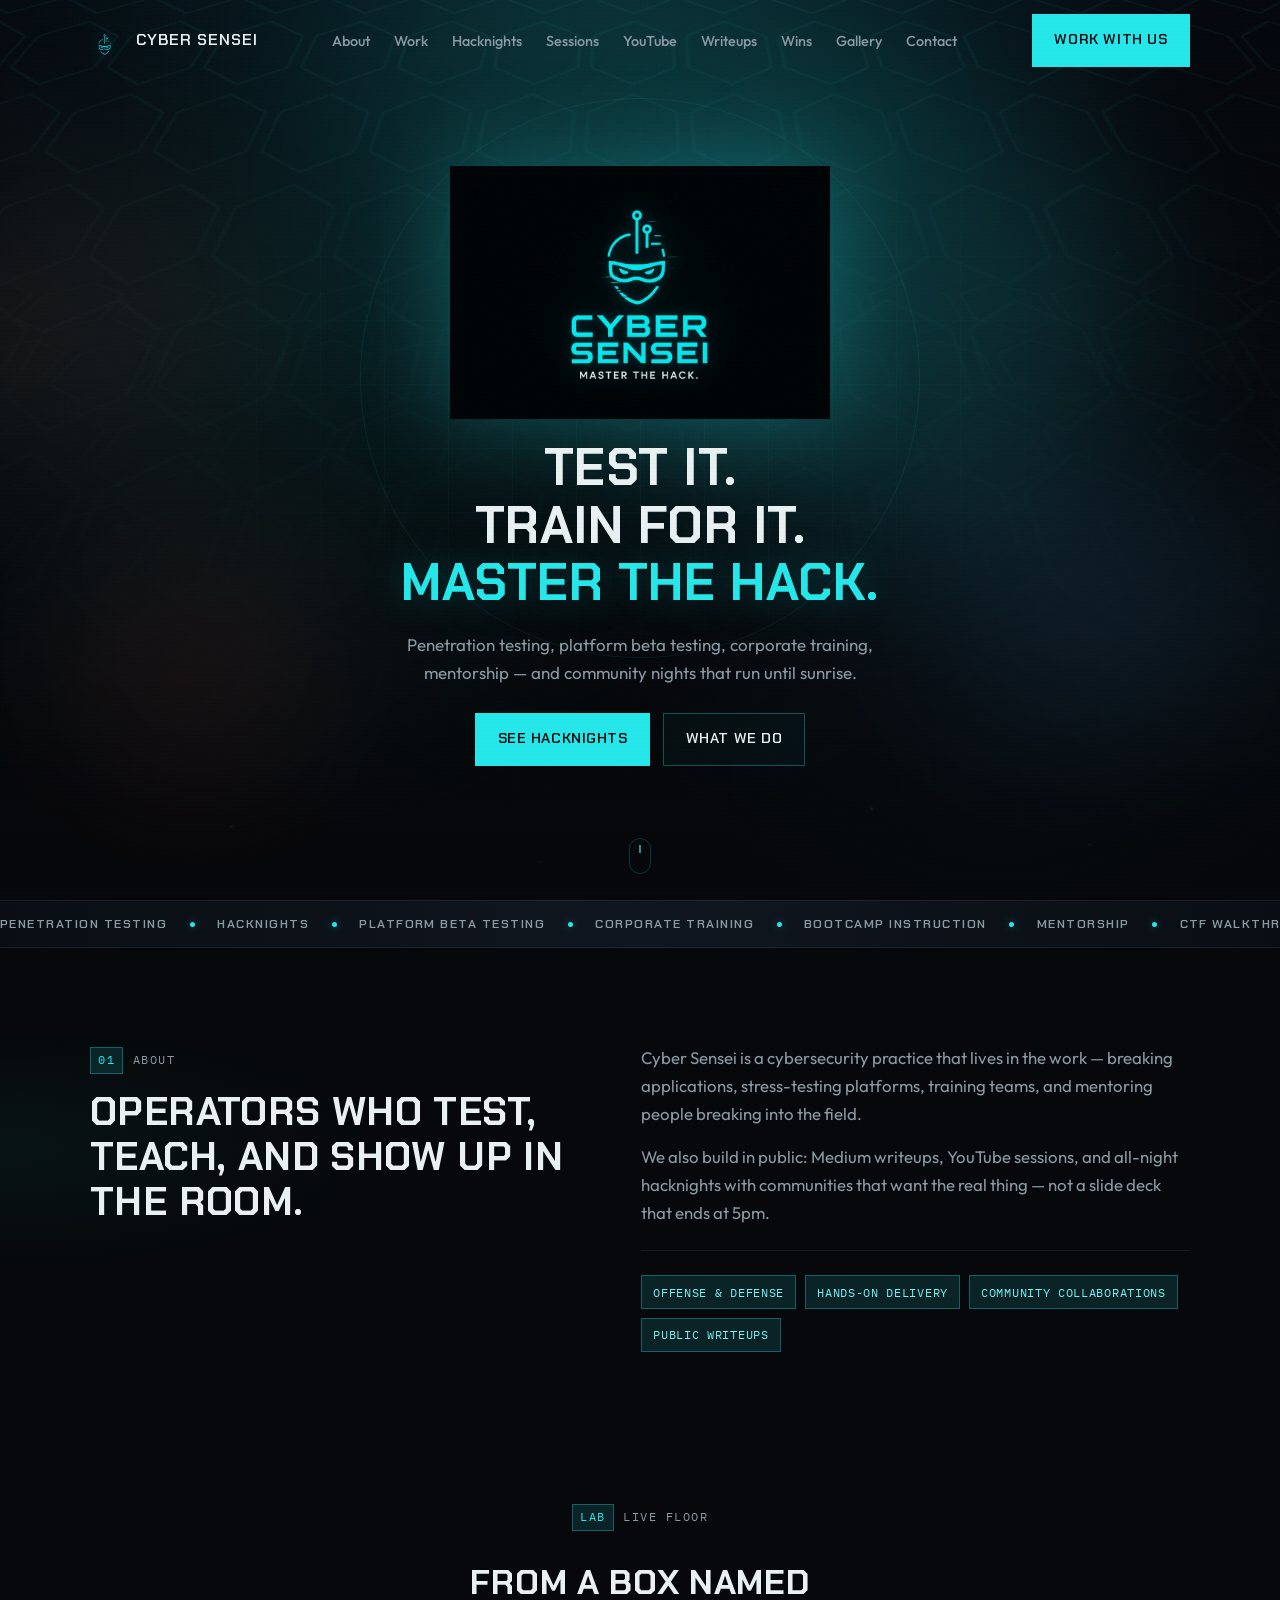
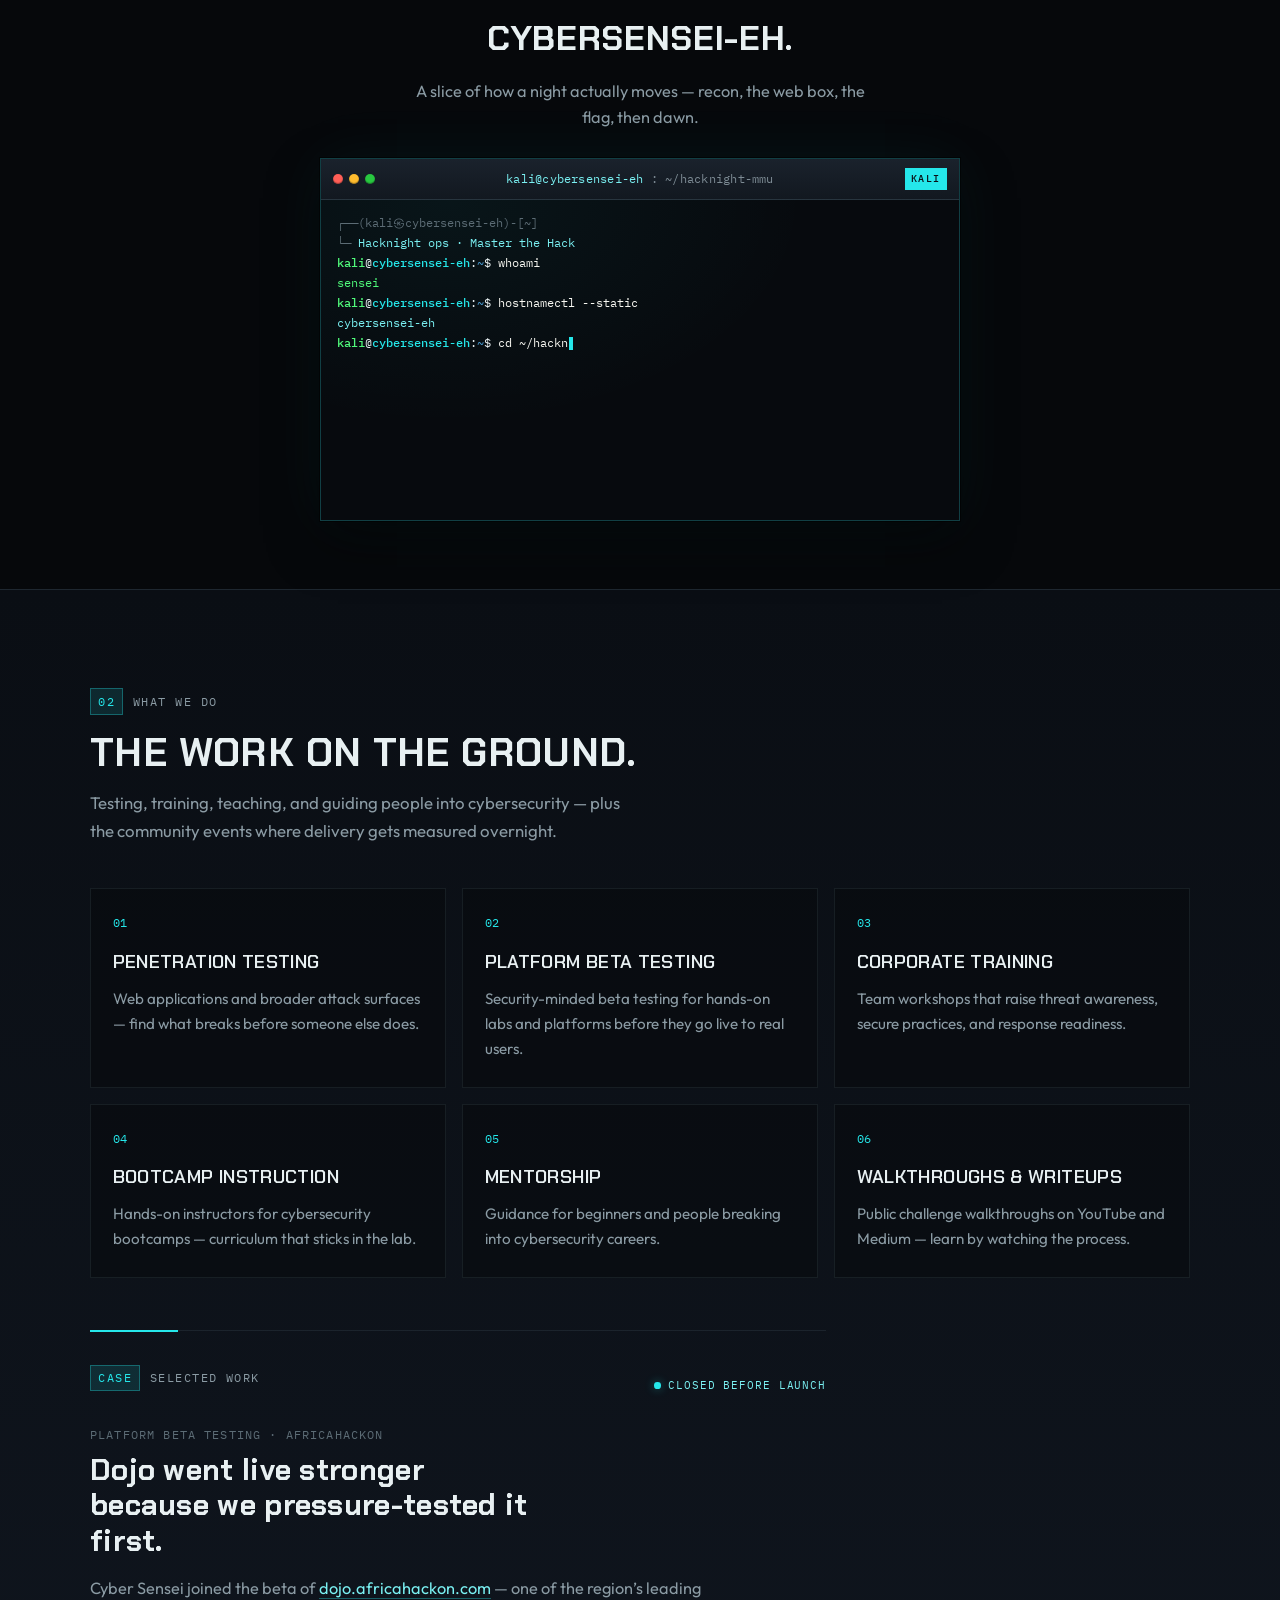
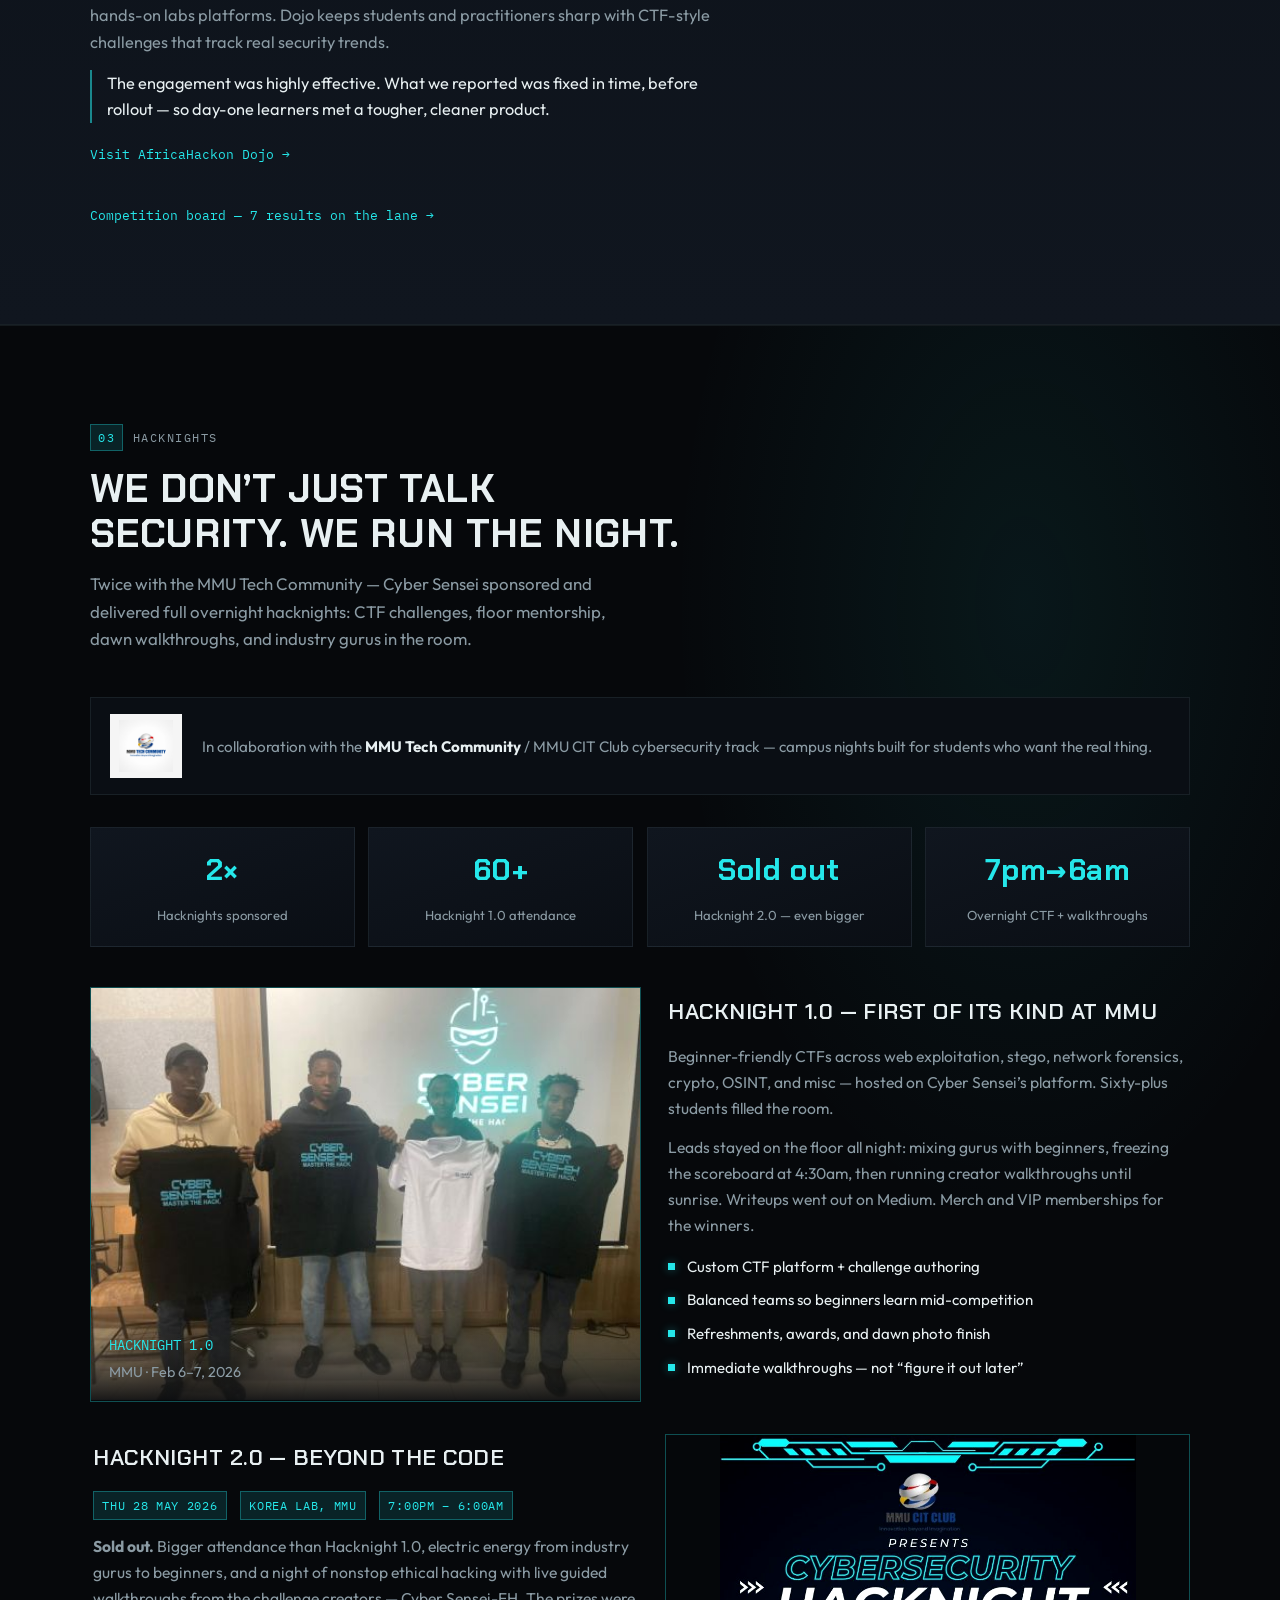
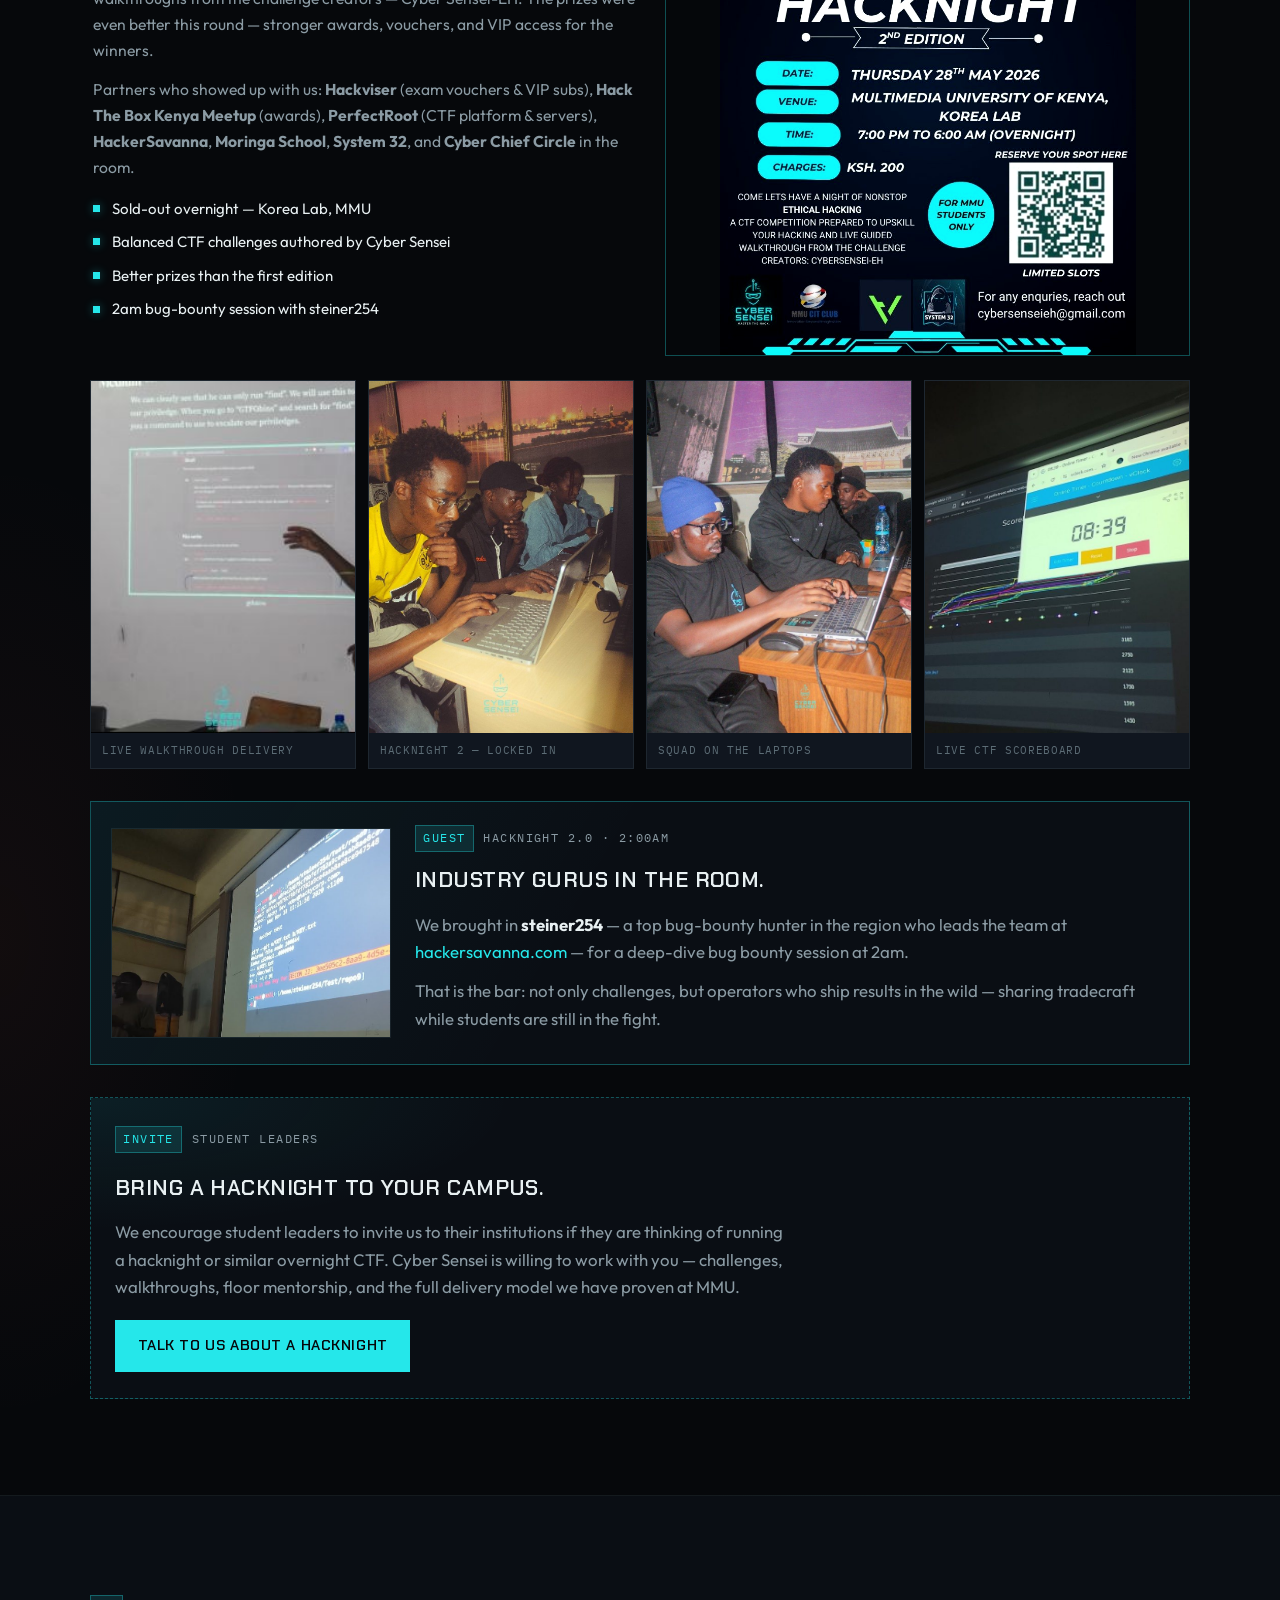
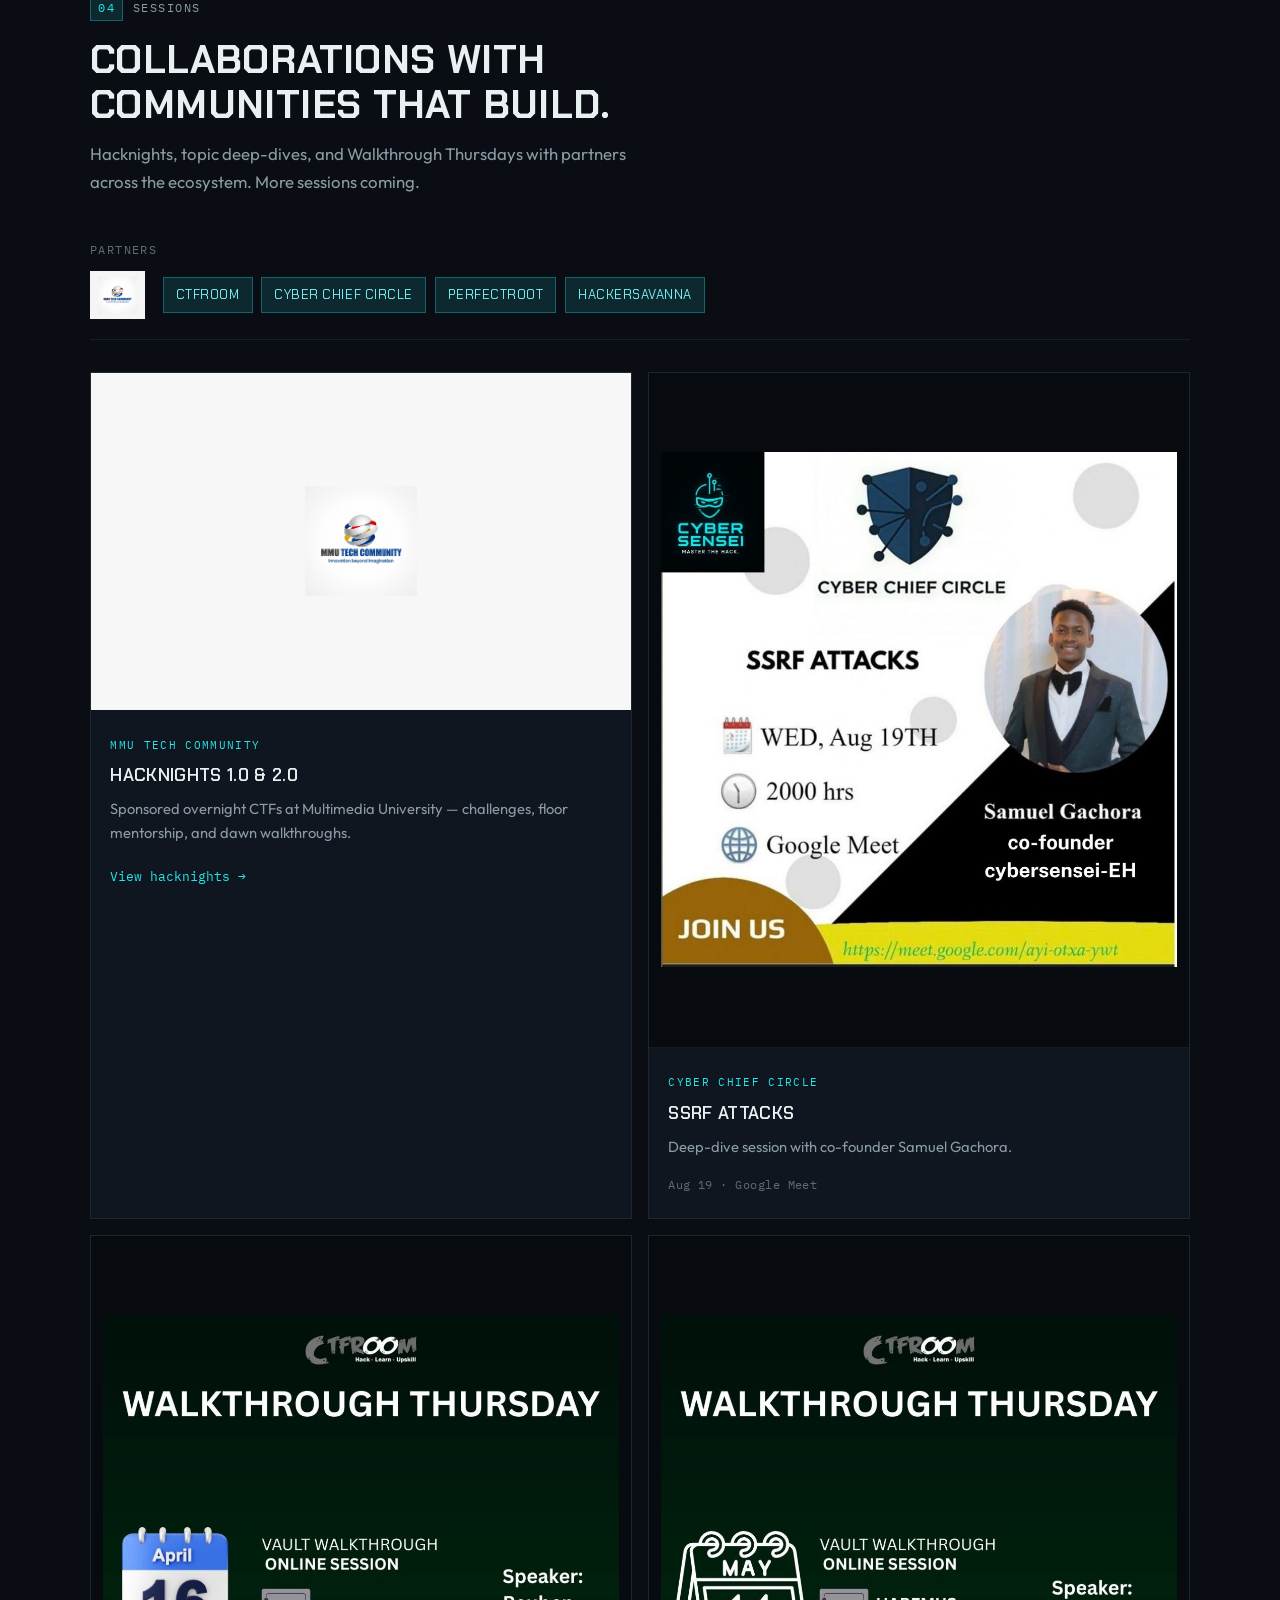
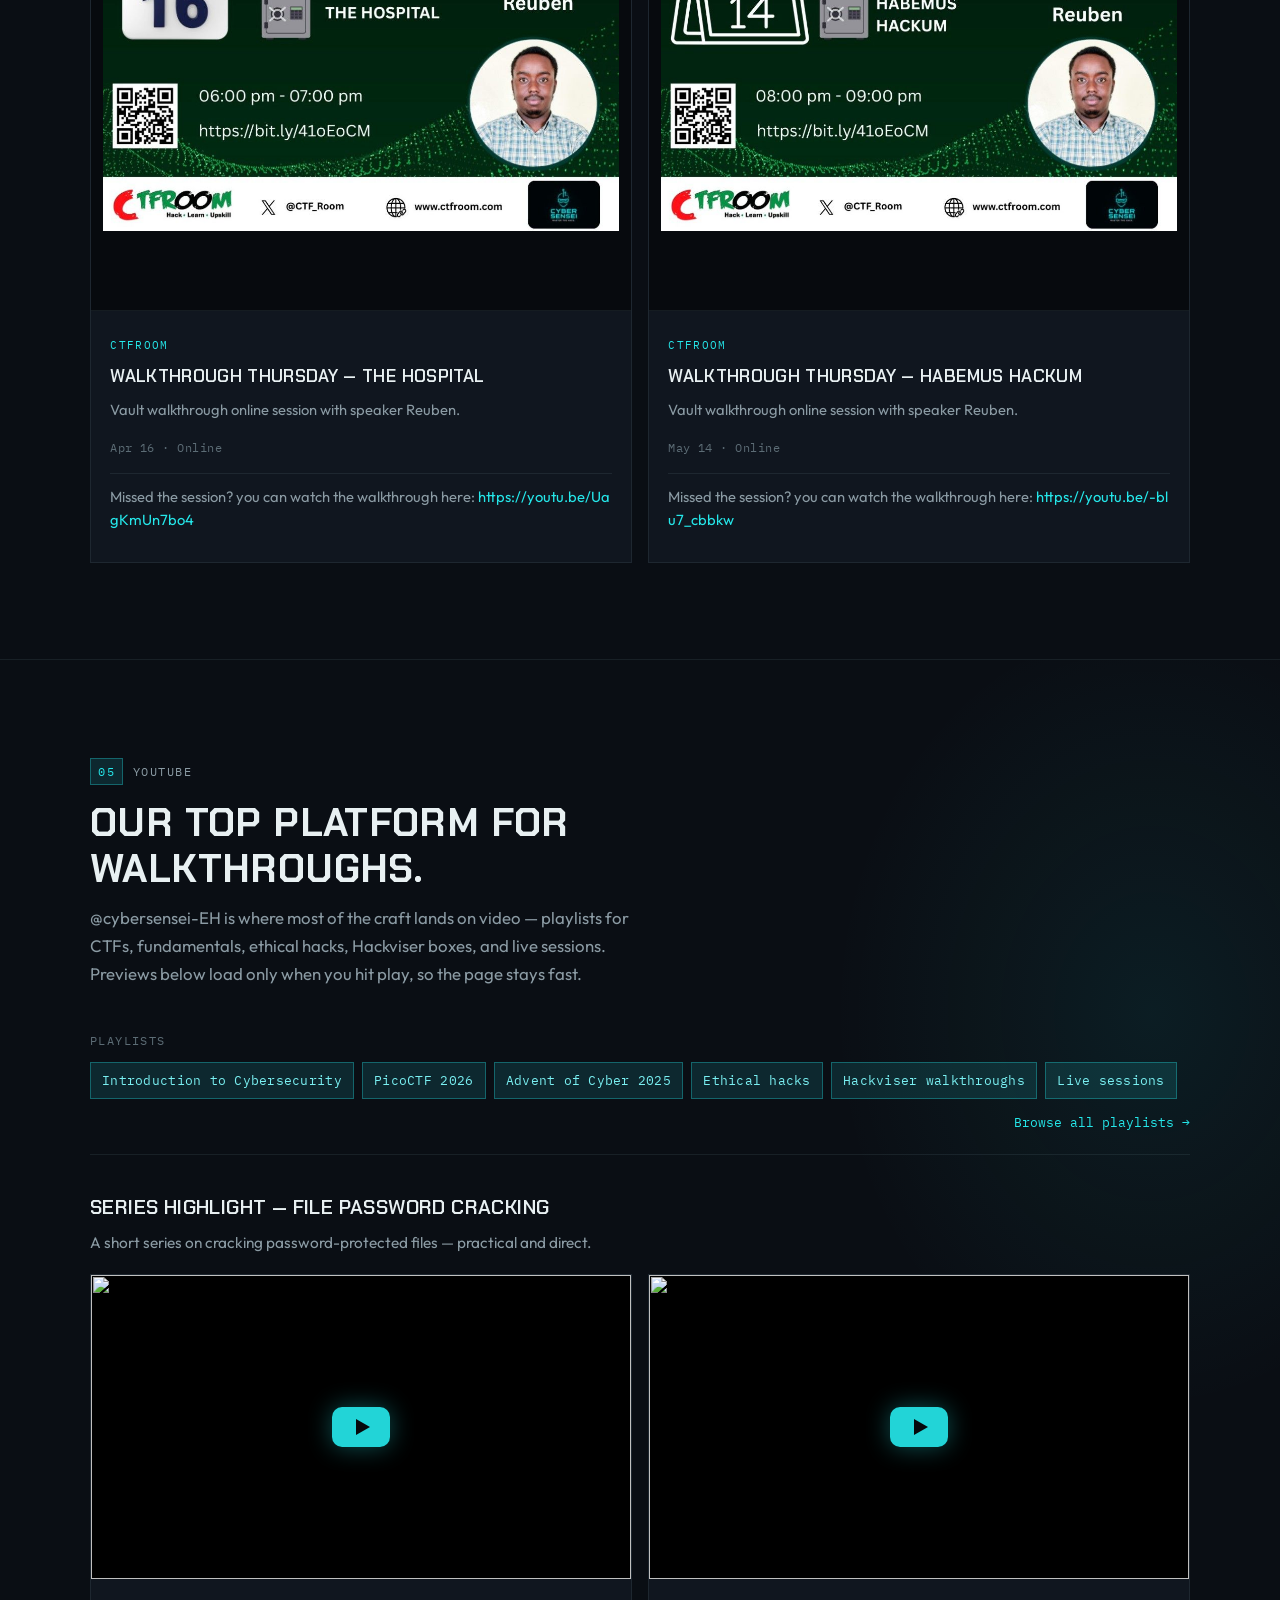
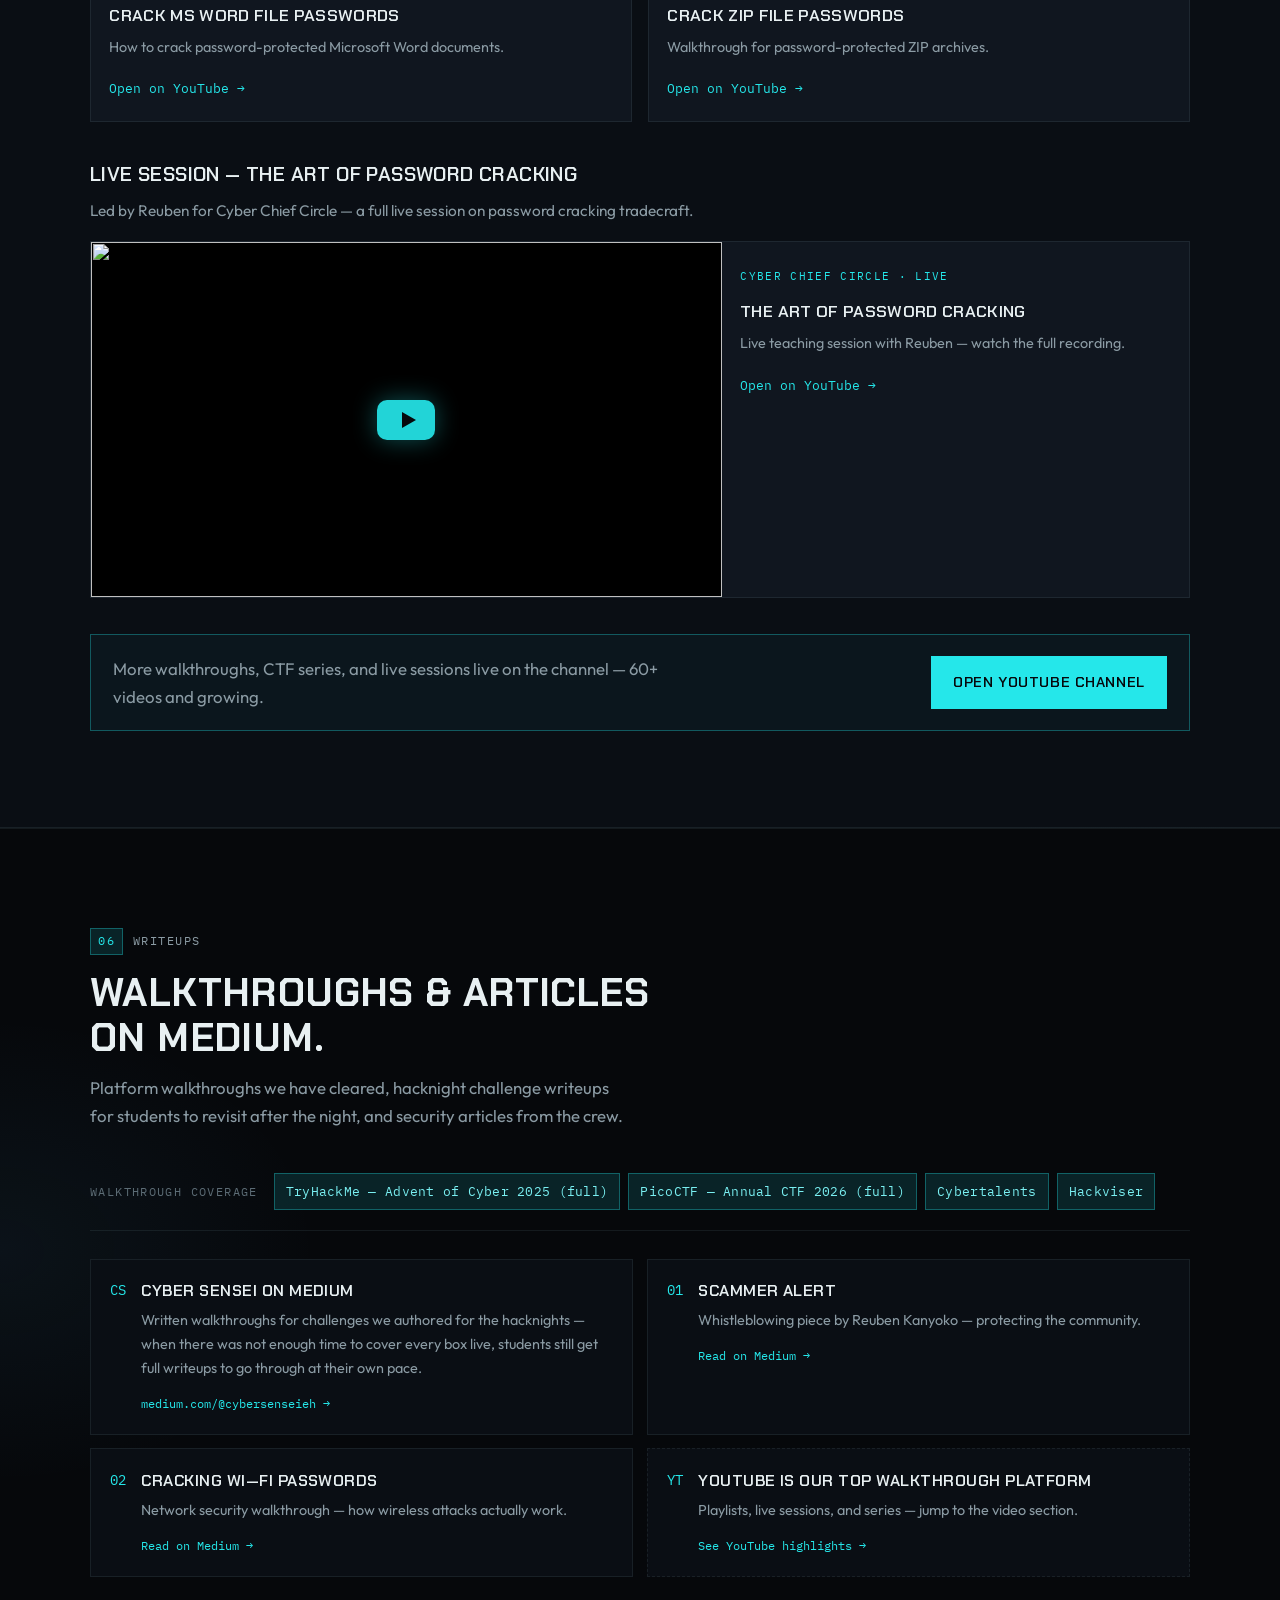
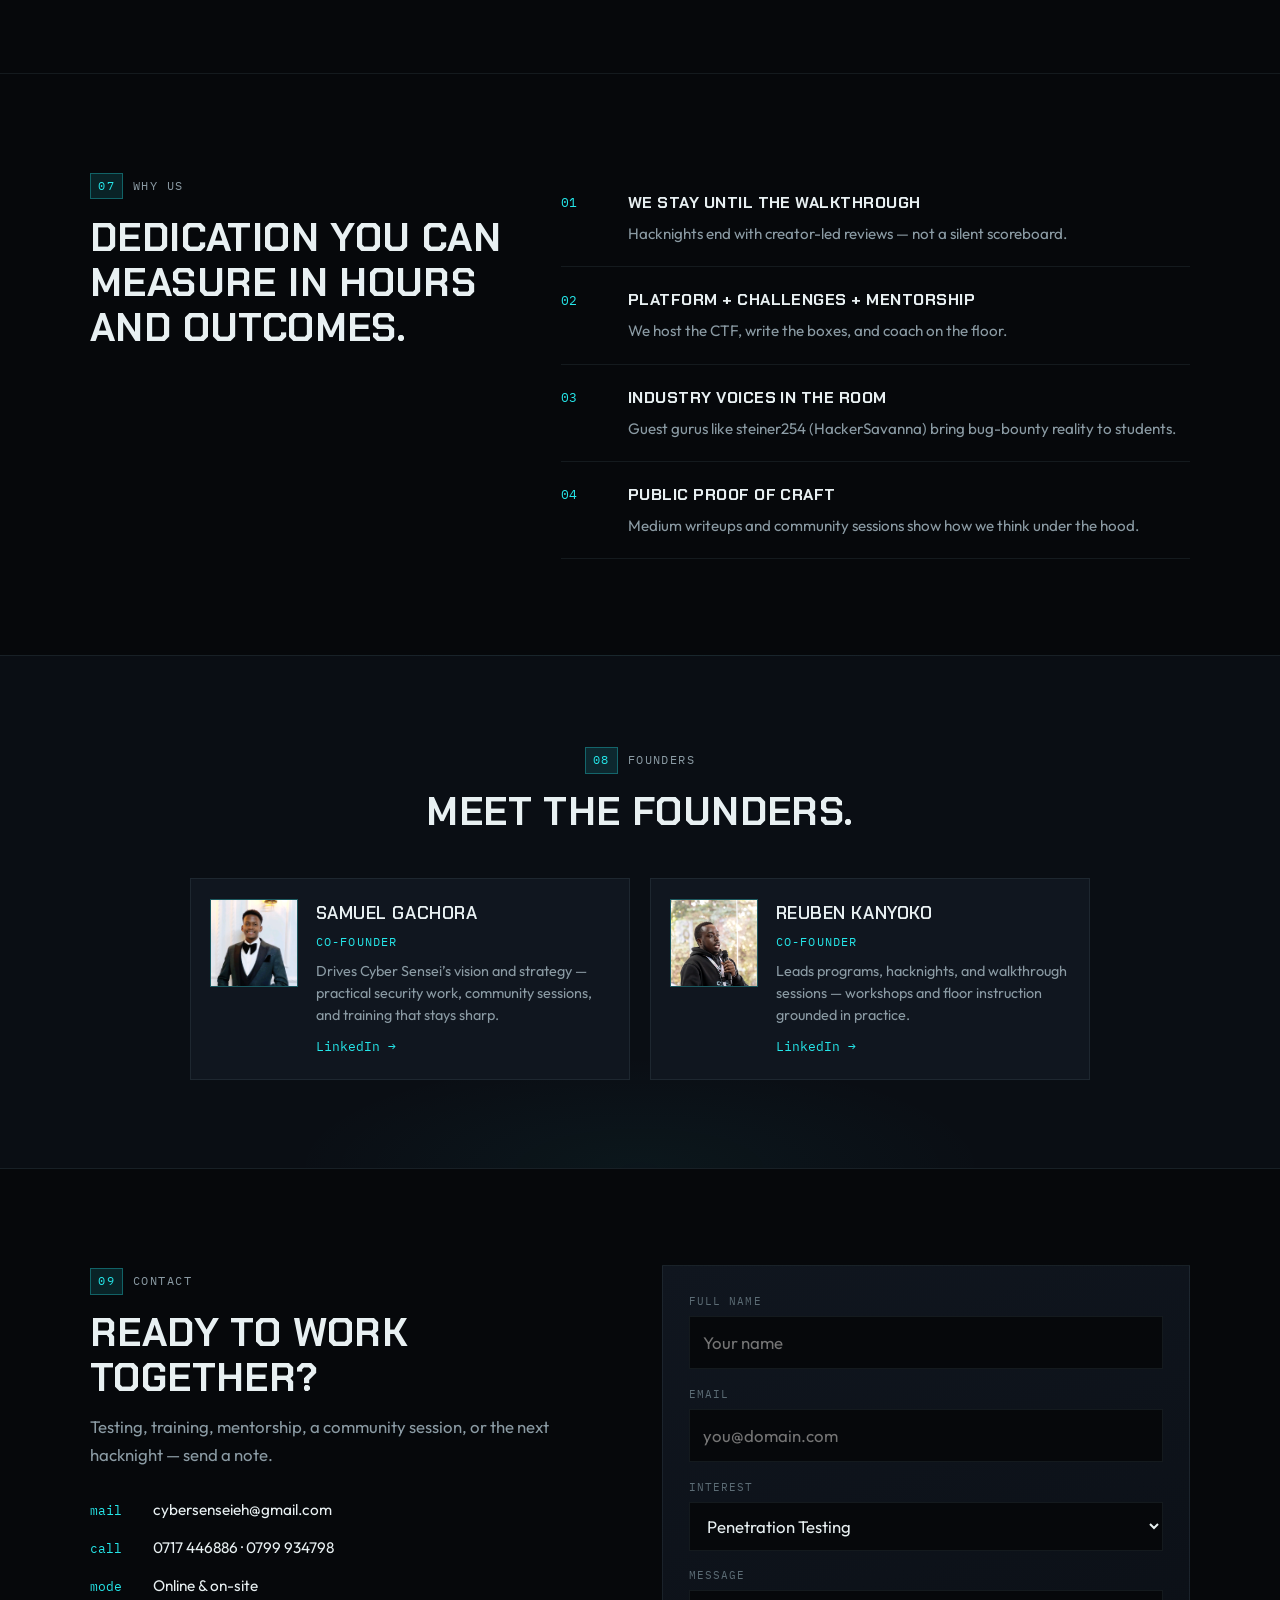
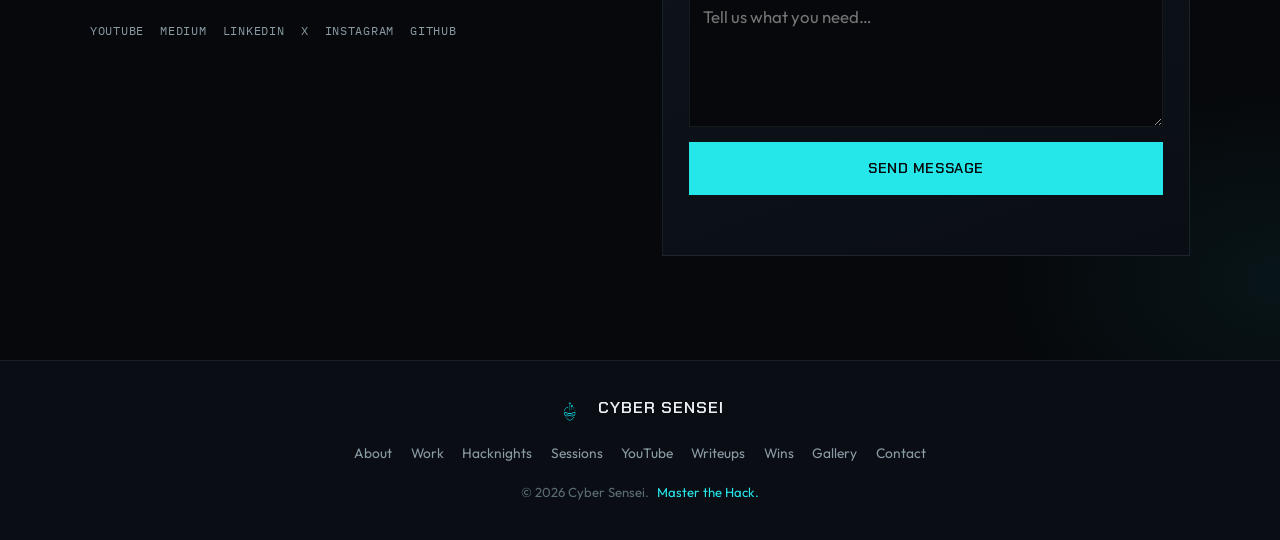
==== index.html @ 5b865dd4 "Add a scroll-lane Wins page for competition results. Ship seven CTF podiums as a vertical board with" ====
<!DOCTYPE html>
<html lang="en">
<head>
  <meta charset="UTF-8">
  <meta name="viewport" content="width=device-width, initial-scale=1.0">
  <title>Cyber Sensei | Master the Hack</title>
  <meta name="description" content="Cyber Sensei — penetration testing, platform beta testing, corporate training, mentorship, community hacknights, and public walkthroughs.">
  <link rel="icon" type="image/svg+xml" href="assets/favicon.svg">
  <link rel="preconnect" href="https://fonts.googleapis.com">
  <link rel="preconnect" href="https://fonts.gstatic.com" crossorigin>
  <link href="https://fonts.googleapis.com/css2?family=Chakra+Petch:wght@500;600;700&family=IBM+Plex+Mono:wght@400;500&family=Outfit:wght@400;500;600;700&display=swap" rel="stylesheet">
  <link rel="stylesheet" href="css/styles.css?v=wins-1">
</head>
<body>

  <div class="scanlines" aria-hidden="true"></div>
  <div class="page-glow" aria-hidden="true"></div>
  <div class="atmosphere" aria-hidden="true">
    <div class="hex-mesh"></div>
    <div class="hex-mesh hex-mesh--soft"></div>
    <span class="glow-blob glow-blob--cyan"></span>
    <span class="glow-blob glow-blob--warm"></span>
    <span class="glow-blob glow-blob--steel"></span>
    <span class="hex-ring hex-ring--1"></span>
    <span class="hex-ring hex-ring--2"></span>
    <span class="hex-ring hex-ring--3"></span>
    <span class="spark spark--1"></span>
    <span class="spark spark--2"></span>
    <span class="spark spark--3"></span>
    <span class="spark spark--4"></span>
  </div>

  <header class="site-header" id="siteHeader">
    <div class="shell header-inner">
      <a href="#home" class="brand">
        <img src="assets/logo-mark.png" alt="" class="brand-mark" width="40" height="40">
        <span class="brand-word">Cyber Sensei</span>
      </a>

      <nav class="main-nav" id="mainNav" aria-label="Primary">
        <ul>
          <li><a href="#about">About</a></li>
          <li><a href="#work">Work</a></li>
          <li><a href="#hacknights">Hacknights</a></li>
          <li><a href="#sessions">Sessions</a></li>
          <li><a href="#youtube">YouTube</a></li>
          <li><a href="#writeups">Writeups</a></li>
          <li><a href="wins.html">Wins</a></li>
          <li><a href="gallery.html">Gallery</a></li>
          <li><a href="#contact">Contact</a></li>
        </ul>
      </nav>

      <div class="header-actions">
        <a href="#contact" class="btn btn-solid">Work With Us</a>
        <button class="nav-toggle" id="navToggle" aria-label="Open menu" aria-expanded="false">
          <span></span><span></span>
        </button>
      </div>
    </div>
  </header>

  <main>

    <!-- HERO -->
    <section class="hero" id="home">
      <div class="hero-atmosphere" aria-hidden="true">
        <div class="hero-mesh"></div>
        <div class="hero-grid"></div>
        <div class="hero-orb hero-orb--cyan"></div>
        <div class="hero-orb hero-orb--red"></div>
        <div class="hero-orb hero-orb--blue"></div>
        <div class="hero-ring"></div>
      </div>

      <div class="shell hero-stage">
        <img src="assets/logo.png" alt="Cyber Sensei" class="hero-logo" width="520" height="280">

        <h1 class="hero-headline">
          Test it.<br>
          Train for it.<br>
          <em>Master the hack.</em>
        </h1>

        <p class="hero-lede">
          Penetration testing, platform beta testing, corporate training, mentorship —
          and community nights that run until sunrise.
        </p>

        <div class="hero-cta">
          <a href="#hacknights" class="btn btn-solid">See Hacknights</a>
          <a href="#work" class="btn btn-ghost">What We Do</a>
        </div>
      </div>

      <a href="#about" class="scroll-hint" aria-label="Scroll to about">
        <span class="scroll-hint-line"></span>
      </a>
    </section>

    <div class="ticker" aria-hidden="true">
      <div class="ticker-track">
        <span>Penetration Testing</span><i></i>
        <span>Hacknights</span><i></i>
        <span>Platform Beta Testing</span><i></i>
        <span>Corporate Training</span><i></i>
        <span>Bootcamp Instruction</span><i></i>
        <span>Mentorship</span><i></i>
        <span>CTF Walkthroughs</span><i></i>
        <span>Community Sessions</span><i></i>
        <span>Penetration Testing</span><i></i>
        <span>Hacknights</span><i></i>
        <span>Platform Beta Testing</span><i></i>
        <span>Corporate Training</span><i></i>
        <span>Bootcamp Instruction</span><i></i>
        <span>Mentorship</span><i></i>
        <span>CTF Walkthroughs</span><i></i>
        <span>Community Sessions</span><i></i>
      </div>
    </div>

    <!-- ABOUT -->
    <section class="about" id="about">
      <div class="shell about-layout">
        <div class="about-intro" data-reveal>
          <p class="eyebrow"><span class="eyebrow-code">01</span> About</p>
          <h2>Operators who test, teach, and show up in the room.</h2>
        </div>
        <div class="about-body" data-reveal>
          <p>
            Cyber Sensei is a cybersecurity practice that lives in the work —
            breaking applications, stress-testing platforms, training teams, and
            mentoring people breaking into the field.
          </p>
          <p>
            We also build in public: Medium writeups, YouTube sessions, and
            all-night hacknights with communities that want the real thing —
            not a slide deck that ends at 5pm.
          </p>
          <ul class="about-pills">
            <li>Offense &amp; defense</li>
            <li>Hands-on delivery</li>
            <li>Community collaborations</li>
            <li>Public writeups</li>
          </ul>
        </div>
      </div>
    </section>

    <!-- LAB TERMINAL -->
    <section class="lab-term" id="lab" aria-label="Simulated Kali lab session">
      <div class="shell lab-term-shell" data-reveal>
        <p class="eyebrow"><span class="eyebrow-code">lab</span> Live floor</p>
        <h2 class="lab-term-title">From a box named cybersensei-eh.</h2>
        <p class="lab-term-lede">
          A slice of how a night actually moves — recon, the web box, the flag, then dawn.
        </p>

        <div class="kali-window" id="kaliWindow">
          <div class="kali-titlebar">
            <div class="kali-traffic" aria-hidden="true">
              <span class="kali-dot kali-dot--close"></span>
              <span class="kali-dot kali-dot--min"></span>
              <span class="kali-dot kali-dot--max"></span>
            </div>
            <div class="kali-title">
              <span class="kali-host">kali@cybersensei-eh</span>
              <span class="kali-path">: ~/hacknight-mmu</span>
            </div>
            <div class="kali-badge" aria-hidden="true">KALI</div>
          </div>
          <div class="kali-screen" id="kaliScreen" role="log" aria-live="polite" aria-relevant="additions">
            <noscript>
              <pre class="kali-static">kali@cybersensei-eh:~$ whoami
sensei
kali@cybersensei-eh:~$ echo "Master the Hack."
Master the Hack.</pre>
            </noscript>
          </div>
        </div>
      </div>
    </section>

    <!-- WHAT WE DO -->
    <section class="work" id="work">
      <div class="shell">
        <header class="section-head" data-reveal>
          <p class="eyebrow"><span class="eyebrow-code">02</span> What we do</p>
          <h2>The work on the ground.</h2>
          <p class="section-lede">
            Testing, training, teaching, and guiding people into cybersecurity —
            plus the community events where delivery gets measured overnight.
          </p>
        </header>

        <div class="work-grid">
          <article class="work-item" data-reveal>
            <span class="work-index">01</span>
            <h3>Penetration testing</h3>
            <p>Web applications and broader attack surfaces — find what breaks before someone else does.</p>
          </article>
          <article class="work-item" data-reveal>
            <span class="work-index">02</span>
            <h3>Platform beta testing</h3>
            <p>Security-minded beta testing for hands-on labs and platforms before they go live to real users.</p>
          </article>
          <article class="work-item" data-reveal>
            <span class="work-index">03</span>
            <h3>Corporate training</h3>
            <p>Team workshops that raise threat awareness, secure practices, and response readiness.</p>
          </article>
          <article class="work-item" data-reveal>
            <span class="work-index">04</span>
            <h3>Bootcamp instruction</h3>
            <p>Hands-on instructors for cybersecurity bootcamps — curriculum that sticks in the lab.</p>
          </article>
          <article class="work-item" data-reveal>
            <span class="work-index">05</span>
            <h3>Mentorship</h3>
            <p>Guidance for beginners and people breaking into cybersecurity careers.</p>
          </article>
          <article class="work-item" data-reveal>
            <span class="work-index">06</span>
            <h3>Walkthroughs &amp; writeups</h3>
            <p>Public challenge walkthroughs on YouTube and Medium — learn by watching the process.</p>
          </article>
        </div>

        <aside class="work-proof" data-reveal aria-labelledby="work-proof-title">
          <div class="work-proof-top">
            <p class="eyebrow"><span class="eyebrow-code">case</span> Selected work</p>
            <p class="work-proof-status">
              <span class="work-proof-dot" aria-hidden="true"></span>
              Closed before launch
            </p>
          </div>

          <p class="work-proof-kicker">Platform beta testing · AfricaHackon</p>
          <h3 id="work-proof-title">Dojo went live stronger because we pressure-tested it first.</h3>

          <div class="work-proof-body">
            <p>
              Cyber Sensei joined the beta of
              <a href="https://dojo.africahackon.com" target="_blank" rel="noopener noreferrer">dojo.africahackon.com</a>
              — one of the region’s leading hands-on labs platforms. Dojo keeps
              students and practitioners sharp with CTF-style challenges that track
              real security trends.
            </p>
            <p class="work-proof-outcome">
              The engagement was highly effective. What we reported was fixed in time,
              before rollout — so day-one learners met a tougher, cleaner product.
            </p>
          </div>

          <a
            class="text-link"
            href="https://dojo.africahackon.com"
            target="_blank"
            rel="noopener noreferrer"
          >Visit AfricaHackon Dojo →</a>
        </aside>

        <p class="work-wins-jump" data-reveal>
          <a class="text-link" href="wins.html">Competition board — 7 results on the lane →</a>
        </p>
      </div>
    </section>

    <!-- HACKNIGHTS -->
    <section class="hacknights" id="hacknights">
      <div class="shell">
        <header class="section-head" data-reveal>
          <p class="eyebrow"><span class="eyebrow-code">03</span> Hacknights</p>
          <h2>We don’t just talk security. We run the night.</h2>
          <p class="section-lede">
            Twice with the MMU Tech Community — Cyber Sensei sponsored and delivered
            full overnight hacknights: CTF challenges, floor mentorship, dawn walkthroughs,
            and industry gurus in the room.
          </p>
        </header>

        <div class="hn-collab" data-reveal>
          <img src="assets/partners/mmu-tech.png" alt="MMU Tech Community" class="hn-collab-logo" width="160" height="80">
          <p>
            In collaboration with the <strong>MMU Tech Community</strong> /
            MMU CIT Club cybersecurity track — campus nights built for students
            who want the real thing.
          </p>
        </div>

        <div class="hn-stats" data-reveal>
          <div class="hn-stat">
            <strong>2×</strong>
            <span>Hacknights sponsored</span>
          </div>
          <div class="hn-stat">
            <strong>60+</strong>
            <span>Hacknight 1.0 attendance</span>
          </div>
          <div class="hn-stat">
            <strong>Sold out</strong>
            <span>Hacknight 2.0 — even bigger</span>
          </div>
          <div class="hn-stat">
            <strong>7pm→6am</strong>
            <span>Overnight CTF + walkthroughs</span>
          </div>
        </div>

        <!-- Hacknight 1 -->
        <div class="hn-feature" data-reveal>
          <div class="hn-feature-media">
            <img src="assets/hacknight/merch-winners.jpg" alt="Hacknight winners with Cyber Sensei merch" loading="lazy" class="img-focus-top">
            <div class="hn-feature-overlay">
              <span class="mono">HACKNIGHT 1.0</span>
              <p>MMU · Feb 6–7, 2026</p>
            </div>
          </div>
          <div class="hn-feature-copy">
            <h3>Hacknight 1.0 — first of its kind at MMU</h3>
            <p>
              Beginner-friendly CTFs across web exploitation, stego, network forensics,
              crypto, OSINT, and misc — hosted on Cyber Sensei’s platform. Sixty-plus
              students filled the room.
            </p>
            <p>
              Leads stayed on the floor all night: mixing gurus with beginners,
              freezing the scoreboard at 4:30am, then running creator walkthroughs
              until sunrise. Writeups went out on Medium. Merch and VIP memberships
              for the winners.
            </p>
            <ul class="hn-checklist">
              <li>Custom CTF platform + challenge authoring</li>
              <li>Balanced teams so beginners learn mid-competition</li>
              <li>Refreshments, awards, and dawn photo finish</li>
              <li>Immediate walkthroughs — not “figure it out later”</li>
            </ul>
          </div>
        </div>

        <!-- Hacknight 2 -->
        <div class="hn-feature hn-feature--flip" data-reveal>
          <div class="hn-feature-media hn-feature-media--poster">
            <img src="assets/events/hacknight2-poster.jpg" alt="Cybersecurity Hacknight 2nd Edition poster" loading="lazy" class="img-contain">
          </div>
          <div class="hn-feature-copy">
            <h3>Hacknight 2.0 — Beyond the Code</h3>
            <p class="hn-meta-line">
              <span>Thu 28 May 2026</span>
              <span>Korea Lab, MMU</span>
              <span>7:00pm – 6:00am</span>
            </p>
            <p>
              <strong>Sold out.</strong> Bigger attendance than Hacknight 1.0, electric
              energy from industry gurus to beginners, and a night of nonstop ethical
              hacking with live guided walkthroughs from the challenge creators —
              Cyber Sensei-EH. The prizes were even better this round — stronger awards,
              vouchers, and VIP access for the winners.
            </p>
            <p>
              Partners who showed up with us: <strong>Hackviser</strong> (exam vouchers
              &amp; VIP subs), <strong>Hack The Box Kenya Meetup</strong> (awards),
              <strong>PerfectRoot</strong> (CTF platform &amp; servers),
              <strong>HackerSavanna</strong>, <strong>Moringa School</strong>,
              <strong>System 32</strong>, and <strong>Cyber Chief Circle</strong> in the room.
            </p>
            <ul class="hn-checklist">
              <li>Sold-out overnight — Korea Lab, MMU</li>
              <li>Balanced CTF challenges authored by Cyber Sensei</li>
              <li>Better prizes than the first edition</li>
              <li>2am bug-bounty session with steiner254</li>
            </ul>
          </div>
        </div>

        <div class="hn-gallery" data-reveal>
          <figure>
            <img src="assets/hacknight/teaching-session.jpg" alt="Live walkthrough delivery" loading="lazy" class="img-focus-top">
            <figcaption>Live walkthrough delivery</figcaption>
          </figure>
          <figure>
            <img src="assets/hacknight/hn2-focus.jpg" alt="Students focused during Hacknight 2" loading="lazy" class="img-focus-top">
            <figcaption>Hacknight 2 — locked in</figcaption>
          </figure>
          <figure>
            <img src="assets/hacknight/hn2-crew-laptops.jpg" alt="Squad hacking during Hacknight 2" loading="lazy" class="img-focus-top">
            <figcaption>Squad on the laptops</figcaption>
          </figure>
          <figure>
            <img src="assets/hacknight/hn2-scoreboard.jpg" alt="Hacknight MMU CTF live scoreboard" loading="lazy" class="img-focus-center">
            <figcaption>Live CTF scoreboard</figcaption>
          </figure>
        </div>

        <article class="hn-guest" data-reveal>
          <div class="hn-guest-media">
            <img src="assets/hacknight/hn2-steiner-terminal.jpg" alt="steiner254 live bug bounty session at Hacknight 2" loading="lazy" class="img-focus-top">
          </div>
          <div class="hn-guest-copy">
            <p class="eyebrow"><span class="eyebrow-code">GUEST</span> Hacknight 2.0 · 2:00am</p>
            <h3>Industry gurus in the room.</h3>
            <p>
              We brought in <strong>steiner254</strong> — a top bug-bounty hunter in the
              region who leads the team at
              <a href="https://hackersavanna.com" target="_blank" rel="noopener noreferrer">hackersavanna.com</a> —
              for a deep-dive bug bounty session at 2am.
            </p>
            <p>
              That is the bar: not only challenges, but operators who ship results in
              the wild — sharing tradecraft while students are still in the fight.
            </p>
          </div>
        </article>

        <aside class="hn-invite" data-reveal>
          <p class="eyebrow"><span class="eyebrow-code">INVITE</span> Student leaders</p>
          <h3>Bring a hacknight to your campus.</h3>
          <p>
            We encourage student leaders to invite us to their institutions if they are
            thinking of running a hacknight or similar overnight CTF. Cyber Sensei is
            willing to work with you — challenges, walkthroughs, floor mentorship, and
            the full delivery model we have proven at MMU.
          </p>
          <a href="#contact" class="btn btn-solid">Talk to us about a hacknight</a>
        </aside>
      </div>
    </section>

    <!-- SESSIONS / COLLABORATIONS -->
    <section class="sessions" id="sessions">
      <div class="shell">
        <header class="section-head" data-reveal>
          <p class="eyebrow"><span class="eyebrow-code">04</span> Sessions</p>
          <h2>Collaborations with communities that build.</h2>
          <p class="section-lede">
            Hacknights, topic deep-dives, and Walkthrough Thursdays with partners
            across the ecosystem. More sessions coming.
          </p>
        </header>

        <div class="partners" data-reveal>
          <span class="partners-label">Partners</span>
          <div class="partners-row">
            <img src="assets/partners/mmu-tech.png" alt="MMU Tech Community" class="partner-logo" width="120" height="60">
            <ul class="partners-list">
              <li>CTFROOM</li>
              <li>Cyber Chief Circle</li>
              <li>PerfectRoot</li>
              <li>HackerSavanna</li>
            </ul>
          </div>
        </div>

        <div class="session-grid">
          <article class="session-card session-card--mmu" data-reveal>
            <div class="session-card-media session-card-media--logo">
              <img src="assets/partners/mmu-tech.png" alt="MMU Tech Community logo" loading="lazy" class="img-contain">
            </div>
            <div class="session-card-body">
              <span class="session-partner">MMU Tech Community</span>
              <h3>Hacknights 1.0 &amp; 2.0</h3>
              <p>
                Sponsored overnight CTFs at Multimedia University — challenges,
                floor mentorship, and dawn walkthroughs.
              </p>
              <a href="#hacknights" class="text-link">View hacknights →</a>
            </div>
          </article>

          <article class="session-card" data-reveal>
            <div class="session-card-media session-card-media--poster">
              <img src="assets/events/cyber-chief-ssrf.jpg" alt="Cyber Chief Circle SSRF Attacks session" loading="lazy" class="img-contain">
            </div>
            <div class="session-card-body">
              <span class="session-partner">Cyber Chief Circle</span>
              <h3>SSRF Attacks</h3>
              <p>Deep-dive session with co-founder Samuel Gachora.</p>
              <span class="session-meta">Aug 19 · Google Meet</span>
            </div>
          </article>

          <article class="session-card" data-reveal>
            <div class="session-card-media session-card-media--poster">
              <img src="assets/events/ctfroom-hospital.jpg" alt="CTFROOM Walkthrough Thursday — The Hospital" loading="lazy" class="img-contain">
            </div>
            <div class="session-card-body">
              <span class="session-partner">CTFROOM</span>
              <h3>Walkthrough Thursday — The Hospital</h3>
              <p>Vault walkthrough online session with speaker Reuben.</p>
              <span class="session-meta">Apr 16 · Online</span>
              <p class="session-recording">
                Missed the session? you can watch the walkthrough here:
                <a href="https://youtu.be/UagKmUn7bo4" target="_blank" rel="noopener noreferrer">https://youtu.be/UagKmUn7bo4</a>
              </p>
            </div>
          </article>

          <article class="session-card" data-reveal>
            <div class="session-card-media session-card-media--poster">
              <img src="assets/events/ctfroom-habemus.jpg" alt="CTFROOM Walkthrough Thursday — Habemus Hackum" loading="lazy" class="img-contain">
            </div>
            <div class="session-card-body">
              <span class="session-partner">CTFROOM</span>
              <h3>Walkthrough Thursday — Habemus Hackum</h3>
              <p>Vault walkthrough online session with speaker Reuben.</p>
              <span class="session-meta">May 14 · Online</span>
              <p class="session-recording">
                Missed the session? you can watch the walkthrough here:
                <a href="https://youtu.be/-blu7_cbbkw" target="_blank" rel="noopener noreferrer">https://youtu.be/-blu7_cbbkw</a>
              </p>
            </div>
          </article>
        </div>
      </div>
    </section>

    <!-- YOUTUBE -->
    <section class="youtube" id="youtube">
      <div class="shell">
        <header class="section-head" data-reveal>
          <p class="eyebrow"><span class="eyebrow-code">05</span> YouTube</p>
          <h2>Our top platform for walkthroughs.</h2>
          <p class="section-lede">
            @cybersensei-EH is where most of the craft lands on video — playlists for
            CTFs, fundamentals, ethical hacks, Hackviser boxes, and live sessions.
            Previews below load only when you hit play, so the page stays fast.
          </p>
        </header>

        <div class="yt-playlists" data-reveal>
          <span class="platforms-label">Playlists</span>
          <ul class="platforms-list">
            <li>Introduction to Cybersecurity</li>
            <li>PicoCTF 2026</li>
            <li>Advent of Cyber 2025</li>
            <li>Ethical hacks</li>
            <li>Hackviser walkthroughs</li>
            <li>Live sessions</li>
          </ul>
          <a
            class="text-link"
            href="https://www.youtube.com/@cybersensei-EH/playlists"
            target="_blank"
            rel="noopener noreferrer"
          >Browse all playlists →</a>
        </div>

        <div class="yt-block" data-reveal>
          <div class="yt-block-head">
            <h3>Series highlight — File password cracking</h3>
            <p>A short series on cracking password-protected files — practical and direct.</p>
          </div>
          <div class="yt-grid">
            <article class="yt-card">
              <button
                class="yt-lite"
                type="button"
                data-youtube-id="UB5RFbyEYLM"
                aria-label="Play: Crack password-protected Microsoft Word files"
              >
                <img
                  src="https://i.ytimg.com/vi/UB5RFbyEYLM/hqdefault.jpg"
                  alt=""
                  loading="lazy"
                  width="480"
                  height="360"
                >
                <span class="yt-play" aria-hidden="true"></span>
              </button>
              <div class="yt-card-body">
                <h4>Crack MS Word file passwords</h4>
                <p>How to crack password-protected Microsoft Word documents.</p>
                <a href="https://youtu.be/UB5RFbyEYLM" target="_blank" rel="noopener noreferrer" class="text-link">Open on YouTube →</a>
              </div>
            </article>

            <article class="yt-card">
              <button
                class="yt-lite"
                type="button"
                data-youtube-id="1i8pJdpX-V4"
                aria-label="Play: Crack password-protected ZIP files"
              >
                <img
                  src="https://i.ytimg.com/vi/1i8pJdpX-V4/hqdefault.jpg"
                  alt=""
                  loading="lazy"
                  width="480"
                  height="360"
                >
                <span class="yt-play" aria-hidden="true"></span>
              </button>
              <div class="yt-card-body">
                <h4>Crack ZIP file passwords</h4>
                <p>Walkthrough for password-protected ZIP archives.</p>
                <a href="https://youtu.be/1i8pJdpX-V4" target="_blank" rel="noopener noreferrer" class="text-link">Open on YouTube →</a>
              </div>
            </article>
          </div>
        </div>

        <div class="yt-block yt-block--feature" data-reveal>
          <div class="yt-block-head">
            <h3>Live session — The Art of Password Cracking</h3>
            <p>
              Led by Reuben for Cyber Chief Circle — a full live session on password
              cracking tradecraft.
            </p>
          </div>
          <article class="yt-card yt-card--wide">
            <button
              class="yt-lite"
              type="button"
              data-youtube-id="q7dEu8C4dwE"
              aria-label="Play: The Art of Password Cracking — live session"
            >
              <img
                src="https://i.ytimg.com/vi/q7dEu8C4dwE/hqdefault.jpg"
                alt=""
                loading="lazy"
                width="480"
                height="360"
              >
              <span class="yt-play" aria-hidden="true"></span>
            </button>
            <div class="yt-card-body">
              <span class="session-partner">Cyber Chief Circle · Live</span>
              <h4>The Art of Password Cracking</h4>
              <p>Live teaching session with Reuben — watch the full recording.</p>
              <a href="https://youtu.be/q7dEu8C4dwE" target="_blank" rel="noopener noreferrer" class="text-link">Open on YouTube →</a>
            </div>
          </article>
        </div>

        <div class="yt-cta" data-reveal>
          <p>
            More walkthroughs, CTF series, and live sessions live on the channel —
            60+ videos and growing.
          </p>
          <a
            href="https://www.youtube.com/@cybersensei-EH"
            class="btn btn-solid"
            target="_blank"
            rel="noopener noreferrer"
          >Open YouTube channel</a>
        </div>
      </div>
    </section>

    <!-- WRITEUPS / MEDIUM -->
    <section class="writeups" id="writeups">
      <div class="shell">
        <header class="section-head" data-reveal>
          <p class="eyebrow"><span class="eyebrow-code">06</span> Writeups</p>
          <h2>Walkthroughs &amp; articles on Medium.</h2>
          <p class="section-lede">
            Platform walkthroughs we have cleared, hacknight challenge writeups for
            students to revisit after the night, and security articles from the crew.
          </p>
        </header>

        <div class="platforms" data-reveal>
          <span class="platforms-label">Walkthrough coverage</span>
          <ul class="platforms-list">
            <li>TryHackMe — Advent of Cyber 2025 (full)</li>
            <li>PicoCTF — Annual CTF 2026 (full)</li>
            <li>Cybertalents</li>
            <li>Hackviser</li>
          </ul>
        </div>

        <div class="writeups-grid" data-reveal>
          <a class="writeup-card" href="https://medium.com/@cybersenseieh" target="_blank" rel="noopener noreferrer">
            <span class="mono">CS</span>
            <div>
              <h4>Cyber Sensei on Medium</h4>
              <p>
                Written walkthroughs for challenges we authored for the hacknights —
                when there was not enough time to cover every box live, students still
                get full writeups to go through at their own pace.
              </p>
              <span class="writeup-link">medium.com/@cybersenseieh →</span>
            </div>
          </a>

          <a class="writeup-card" href="https://medium.com/@itskanyoko/scammer-alert-698570601c22" target="_blank" rel="noopener noreferrer">
            <span class="mono">01</span>
            <div>
              <h4>Scammer Alert</h4>
              <p>Whistleblowing piece by Reuben Kanyoko — protecting the community.</p>
              <span class="writeup-link">Read on Medium →</span>
            </div>
          </a>

          <a class="writeup-card" href="https://medium.com/@itskanyoko/network-security-cracking-wifi-password-6815639e65ac" target="_blank" rel="noopener noreferrer">
            <span class="mono">02</span>
            <div>
              <h4>Cracking Wi‑Fi Passwords</h4>
              <p>Network security walkthrough — how wireless attacks actually work.</p>
              <span class="writeup-link">Read on Medium →</span>
            </div>
          </a>

          <a class="writeup-card writeup-card--note" href="#youtube">
            <span class="mono">YT</span>
            <div>
              <h4>YouTube is our top walkthrough platform</h4>
              <p>Playlists, live sessions, and series — jump to the video section.</p>
              <span class="writeup-link">See YouTube highlights →</span>
            </div>
          </a>
        </div>
      </div>
    </section>

    <!-- WHY -->
    <section class="why" id="why">
      <div class="shell why-layout">
        <div class="why-intro" data-reveal>
          <p class="eyebrow"><span class="eyebrow-code">07</span> Why us</p>
          <h2>Dedication you can measure in hours and outcomes.</h2>
        </div>
        <ol class="why-list">
          <li data-reveal>
            <strong>We stay until the walkthrough</strong>
            <span>Hacknights end with creator-led reviews — not a silent scoreboard.</span>
          </li>
          <li data-reveal>
            <strong>Platform + challenges + mentorship</strong>
            <span>We host the CTF, write the boxes, and coach on the floor.</span>
          </li>
          <li data-reveal>
            <strong>Industry voices in the room</strong>
            <span>Guest gurus like steiner254 (HackerSavanna) bring bug-bounty reality to students.</span>
          </li>
          <li data-reveal>
            <strong>Public proof of craft</strong>
            <span>Medium writeups and community sessions show how we think under the hood.</span>
          </li>
        </ol>
      </div>
    </section>

    <!-- FOUNDERS -->
    <section class="founders" id="founders">
      <div class="shell">
        <header class="section-head section-head--center" data-reveal>
          <p class="eyebrow"><span class="eyebrow-code">08</span> Founders</p>
          <h2>Meet the founders.</h2>
        </header>

        <div class="founders-row">
          <article class="founder" data-reveal>
            <img class="founder-photo" src="assets/founder-samuel.jpg" alt="Samuel Gachora" loading="lazy" width="112" height="112">
            <div class="founder-copy">
              <h3>Samuel Gachora</h3>
              <p class="founder-role">Co-Founder</p>
              <p>
                Drives Cyber Sensei’s vision and strategy — practical security work,
                community sessions, and training that stays sharp.
              </p>
              <a href="https://www.linkedin.com/in/samuel-gachora-5426922b9/" class="text-link" target="_blank" rel="noopener noreferrer">LinkedIn →</a>
            </div>
          </article>

          <article class="founder" data-reveal>
            <img class="founder-photo" src="assets/founder-reuben.jpg" alt="Reuben Kanyoko" loading="lazy" width="112" height="112">
            <div class="founder-copy">
              <h3>Reuben Kanyoko</h3>
              <p class="founder-role">Co-Founder</p>
              <p>
                Leads programs, hacknights, and walkthrough sessions — workshops and
                floor instruction grounded in practice.
              </p>
              <a href="https://www.linkedin.com/in/reuben-kanyoko-wahome/" class="text-link" target="_blank" rel="noopener noreferrer">LinkedIn →</a>
            </div>
          </article>
        </div>
      </div>
    </section>

    <!-- CONTACT -->
    <section class="contact" id="contact">
      <div class="shell contact-layout">
        <div class="contact-copy" data-reveal>
          <p class="eyebrow"><span class="eyebrow-code">09</span> Contact</p>
          <h2>Ready to work together?</h2>
          <p class="section-lede">
            Testing, training, mentorship, a community session, or the next hacknight —
            send a note.
          </p>

          <ul class="contact-meta">
            <li>
              <span class="mono">mail</span>
              <a href="mailto:cybersenseieh@gmail.com">cybersenseieh@gmail.com</a>
            </li>
            <li>
              <span class="mono">call</span>
              <span>
                <a href="tel:+254717446886">0717 446886</a>
                ·
                <a href="tel:+254799934798">0799 934798</a>
              </span>
            </li>
            <li>
              <span class="mono">mode</span>
              <span>Online &amp; on-site</span>
            </li>
          </ul>

          <div class="social-row">
            <a href="https://www.youtube.com/@cybersensei-EH" target="_blank" rel="noopener noreferrer">YouTube</a>
            <a href="https://medium.com/@cybersenseieh" target="_blank" rel="noopener noreferrer">Medium</a>
            <a href="https://www.linkedin.com/company/cybersensei-eh/" target="_blank" rel="noopener noreferrer">LinkedIn</a>
            <a href="https://x.com/cyber_sensei_EH" target="_blank" rel="noopener noreferrer">X</a>
            <a href="https://www.instagram.com/cybersensei_eh/" target="_blank" rel="noopener noreferrer">Instagram</a>
            <a href="https://github.com/cybersensei-EH" target="_blank" rel="noopener noreferrer">GitHub</a>
          </div>
        </div>

        <form class="contact-form" id="contactForm" data-reveal>
          <label>
            <span>Full name</span>
            <input type="text" name="name" placeholder="Your name" required autocomplete="name">
          </label>
          <label>
            <span>Email</span>
            <input type="email" name="email" placeholder="you@domain.com" required autocomplete="email">
          </label>
          <label>
            <span>Interest</span>
            <select name="interest">
              <option>Penetration Testing</option>
              <option>Platform Beta Testing</option>
              <option>Corporate Training</option>
              <option>Bootcamp Instruction</option>
              <option>Mentorship</option>
              <option>Hacknight / Community Session</option>
              <option>Writeups / Collaboration</option>
              <option>Other</option>
            </select>
          </label>
          <label>
            <span>Message</span>
            <textarea name="message" rows="4" placeholder="Tell us what you need…" required></textarea>
          </label>
          <button type="submit" class="btn btn-solid btn-block">Send message</button>
          <p class="form-note" id="formNote" role="status"></p>
        </form>
      </div>
    </section>

  </main>

  <footer class="site-footer">
    <div class="shell footer-inner">
      <a href="#home" class="footer-brand">
        <img src="assets/logo-mark.png" alt="" width="36" height="36">
        <span>Cyber Sensei</span>
      </a>
      <nav class="footer-nav" aria-label="Footer">
        <a href="#about">About</a>
        <a href="#work">Work</a>
        <a href="#hacknights">Hacknights</a>
        <a href="#sessions">Sessions</a>
        <a href="#youtube">YouTube</a>
        <a href="#writeups">Writeups</a>
        <a href="wins.html">Wins</a>
        <a href="gallery.html">Gallery</a>
        <a href="#contact">Contact</a>
      </nav>
      <p class="footer-copy">
        © <span id="year"></span> Cyber Sensei.
        <span class="footer-tag">Master the Hack.</span>
      </p>
    </div>
  </footer>

  <button class="to-top" id="toTop" aria-label="Back to top">↑</button>
  <script src="js/script.js?v=wins-1"></script>
</body>
</html>
---- css/styles.css ----
/* Cyber Sensei — Redesign v2
   Brand cyan from logo. Cleaner atmosphere. Compact founders.
   ============================================================ */

:root {
  --ink: #06080b;
  --ink-2: #0a0e14;
  --ink-3: #10161f;
  --ink-4: #161e29;
  --line: rgba(170, 210, 220, 0.09);
  --line-strong: rgba(37, 231, 234, 0.32);

  --cyan: #25e7ea;
  --cyan-soft: #7af0f2;
  --cyan-dim: rgba(37, 231, 234, 0.12);
  --cyan-glow: rgba(37, 231, 234, 0.4);

  --signal: #e85a4a;
  --signal-dim: rgba(232, 90, 74, 0.1);
  --steel: #4a9fd8;
  --steel-dim: rgba(74, 159, 216, 0.1);

  --text: #e8f0f2;
  --muted: #8b9ba4;
  --faint: #5c6c75;

  --shell: 1100px;
  --ease: cubic-bezier(0.22, 0.85, 0.28, 1);

  --font-display: "Chakra Petch", sans-serif;
  --font-body: "Outfit", sans-serif;
  --font-mono: "IBM Plex Mono", monospace;
}

*, *::before, *::after { box-sizing: border-box; }
html { scroll-behavior: smooth; }
body, h1, h2, h3, h4, p, ul, ol, figure { margin: 0; }
ul, ol { padding: 0; list-style: none; }
a { color: inherit; text-decoration: none; }
img { max-width: 100%; display: block; }
button, input, textarea, select { font: inherit; color: inherit; }
button { cursor: pointer; border: 0; background: none; }

body {
  background: var(--ink);
  color: var(--text);
  font-family: var(--font-body);
  font-size: 1.05rem;
  line-height: 1.65;
  -webkit-font-smoothing: antialiased;
  overflow-x: hidden;
}

::selection {
  background: var(--cyan);
  color: var(--ink);
}

.shell {
  width: min(100% - 2.5rem, var(--shell));
  margin-inline: auto;
}

.mono {
  font-family: var(--font-mono);
  font-size: 0.85em;
  color: var(--cyan);
}

/* Fixed overlays */
.scanlines {
  pointer-events: none;
  position: fixed;
  inset: 0;
  z-index: 1000;
  opacity: 0.03;
  background: repeating-linear-gradient(
    to bottom,
    transparent 0,
    transparent 3px,
    rgba(0, 0, 0, 0.4) 4px
  );
}

.page-glow {
  pointer-events: none;
  position: fixed;
  inset: 0;
  z-index: -2;
  background:
    radial-gradient(ellipse 90% 55% at 50% -5%, rgba(37, 231, 234, 0.09), transparent 55%),
    radial-gradient(ellipse 45% 35% at 0% 40%, rgba(232, 90, 74, 0.06), transparent 55%),
    radial-gradient(ellipse 40% 40% at 100% 70%, rgba(74, 159, 216, 0.07), transparent 50%),
    linear-gradient(180deg, #060910 0%, #07090c 40%, #05070a 100%);
}

/* Atmosphere inspired by summit / savanna / cyberpro energy —
   hex terrain, dual glows, floating rings — in Cyber Sensei cyan */
.atmosphere {
  pointer-events: none;
  position: fixed;
  inset: 0;
  z-index: -1;
  overflow: hidden;
}

.hex-mesh {
  position: absolute;
  inset: -10% -5% auto;
  height: 72vh;
  opacity: 0.28;
  background-image: url("data:image/svg+xml,%3Csvg xmlns='http://www.w3.org/2000/svg' width='56' height='64' viewBox='0 0 56 64'%3E%3Cpath fill='none' stroke='%2325e7ea' stroke-opacity='0.45' stroke-width='1' d='M28 2 L52 16 V44 L28 58 L4 44 V16 Z'/%3E%3C/svg%3E");
  background-size: 56px 64px;
  transform: perspective(900px) rotateX(58deg) scale(1.35);
  transform-origin: center top;
  mask-image: linear-gradient(to bottom, black 10%, transparent 85%);
  -webkit-mask-image: linear-gradient(to bottom, black 10%, transparent 85%);
  animation: mesh-pulse 14s ease-in-out infinite;
}

.hex-mesh--soft {
  opacity: 0.12;
  top: 28%;
  height: 55vh;
  transform: perspective(900px) rotateX(62deg) scale(1.5) translateY(8%);
  animation-duration: 20s;
  animation-delay: -4s;
  filter: blur(0.4px);
}

@keyframes mesh-pulse {
  0%, 100% { opacity: 0.22; }
  50% { opacity: 0.34; }
}

.glow-blob {
  position: absolute;
  border-radius: 50%;
  filter: blur(90px);
  animation: blob-drift 24s ease-in-out infinite;
}

.glow-blob--cyan {
  width: min(48vw, 520px);
  height: min(48vw, 520px);
  background: #25e7ea;
  top: -8%;
  left: 28%;
  opacity: 0.14;
}

.glow-blob--warm {
  width: 320px;
  height: 320px;
  background: #e85a4a;
  top: 18%;
  left: -6%;
  opacity: 0.1;
  animation-duration: 28s;
  animation-delay: -6s;
}

.glow-blob--steel {
  width: 280px;
  height: 280px;
  background: #4a9fd8;
  bottom: 12%;
  right: -4%;
  opacity: 0.12;
  animation-duration: 26s;
  animation-delay: -11s;
}

@keyframes blob-drift {
  0%, 100% { transform: translate(0, 0) scale(1); }
  50% { transform: translate(18px, -28px) scale(1.08); }
}

.hex-ring {
  position: absolute;
  width: 160px;
  height: 160px;
  border: 1px solid rgba(37, 231, 234, 0.22);
  clip-path: polygon(50% 0%, 93% 25%, 93% 75%, 50% 100%, 7% 75%, 7% 25%);
  background: transparent;
  box-shadow: inset 0 0 24px rgba(37, 231, 234, 0.06);
  animation: ring-float 18s ease-in-out infinite;
}

.hex-ring::after {
  content: "";
  position: absolute;
  inset: 14px;
  clip-path: polygon(50% 0%, 93% 25%, 93% 75%, 50% 100%, 7% 75%, 7% 25%);
  border: 1px solid rgba(37, 231, 234, 0.12);
}

.hex-ring--1 { top: 28%; right: 8%; width: 120px; height: 120px; }
.hex-ring--2 { top: 58%; left: 6%; width: 90px; height: 90px; animation-delay: -5s; animation-duration: 22s; border-color: rgba(74, 159, 216, 0.25); }
.hex-ring--3 { bottom: 18%; right: 22%; width: 70px; height: 70px; animation-delay: -9s; opacity: 0.7; }

@keyframes ring-float {
  0%, 100% { transform: translateY(0) rotate(0deg); opacity: 0.55; }
  50% { transform: translateY(-22px) rotate(8deg); opacity: 0.9; }
}

.spark {
  position: absolute;
  width: 3px;
  height: 3px;
  border-radius: 50%;
  background: #25e7ea;
  box-shadow: 0 0 10px rgba(37, 231, 234, 0.8);
  animation: spark-rise 12s linear infinite;
}

.spark--1 { left: 18%; bottom: 8%; animation-delay: 0s; }
.spark--2 { left: 42%; bottom: 4%; animation-delay: -3s; animation-duration: 15s; }
.spark--3 { left: 68%; bottom: 10%; animation-delay: -7s; animation-duration: 13s; }
.spark--4 { left: 85%; bottom: 6%; animation-delay: -10s; animation-duration: 16s; }

@keyframes spark-rise {
  0% { transform: translateY(0) scale(1); opacity: 0; }
  15% { opacity: 0.9; }
  100% { transform: translateY(-70vh) scale(0.4); opacity: 0; }
}

/* legacy aliases if any remain */
.float-field { display: none; }

/* ---------- Header ---------- */
.site-header {
  position: fixed;
  inset: 0 0 auto;
  z-index: 100;
  padding: 0.85rem 0;
  transition: background 0.3s var(--ease), border-color 0.3s, backdrop-filter 0.3s;
  border-bottom: 1px solid transparent;
}

.site-header.is-scrolled {
  background: rgba(6, 8, 11, 0.88);
  backdrop-filter: blur(16px);
  border-bottom-color: var(--line);
}

.header-inner {
  display: flex;
  align-items: center;
  justify-content: space-between;
  gap: 1.5rem;
}

.brand {
  display: inline-flex;
  align-items: center;
  gap: 0.65rem;
}

.brand-mark {
  width: 36px;
  height: 36px;
  object-fit: contain;
  filter: drop-shadow(0 0 8px rgba(37, 231, 234, 0.35));
}

.brand-word {
  font-family: var(--font-display);
  font-weight: 600;
  font-size: 1rem;
  letter-spacing: 0.06em;
  text-transform: uppercase;
}

.main-nav ul {
  display: flex;
  gap: 1.5rem;
}

.main-nav a {
  font-size: 0.9rem;
  font-weight: 500;
  color: var(--muted);
  transition: color 0.2s;
}

.main-nav a:hover { color: var(--text); }

.header-actions {
  display: flex;
  align-items: center;
  gap: 0.75rem;
}

.nav-toggle {
  display: none;
  width: 42px;
  height: 42px;
  flex-direction: column;
  justify-content: center;
  align-items: center;
  gap: 6px;
}

.nav-toggle span {
  display: block;
  width: 22px;
  height: 2px;
  background: var(--text);
  transition: transform 0.25s var(--ease);
}

.nav-toggle[aria-expanded="true"] span:first-child {
  transform: translateY(4px) rotate(45deg);
}
.nav-toggle[aria-expanded="true"] span:last-child {
  transform: translateY(-4px) rotate(-45deg);
}

/* ---------- Buttons ---------- */
.btn {
  display: inline-flex;
  align-items: center;
  justify-content: center;
  gap: 0.5rem;
  padding: 0.85rem 1.35rem;
  font-family: var(--font-display);
  font-weight: 600;
  font-size: 0.9rem;
  letter-spacing: 0.04em;
  text-transform: uppercase;
  border: 1px solid transparent;
  transition: transform 0.2s var(--ease), background 0.2s, border-color 0.2s, box-shadow 0.2s;
}

.btn:hover { transform: translateY(-1px); }
.btn:active { transform: translateY(0); }

.btn-solid {
  background: var(--cyan);
  color: var(--ink);
}

.btn-solid:hover {
  box-shadow: 0 0 32px -6px var(--cyan-glow);
}

.btn-ghost {
  border-color: var(--line-strong);
  color: var(--text);
  background: rgba(37, 231, 234, 0.03);
}

.btn-ghost:hover {
  background: var(--cyan-dim);
  border-color: var(--cyan);
}

.btn-block { width: 100%; }

.text-link {
  display: inline-block;
  margin-top: 0.55rem;
  font-family: var(--font-mono);
  font-size: 0.84rem;
  color: var(--cyan);
  border-bottom: 1px solid transparent;
  transition: border-color 0.2s;
}

.text-link:hover { border-bottom-color: var(--cyan); }

/* ---------- Hero ---------- */
.hero {
  position: relative;
  min-height: 100svh;
  display: grid;
  place-items: center;
  padding: 7rem 0 5rem;
  overflow: hidden;
  background:
    linear-gradient(180deg, rgba(6, 8, 11, 0.2) 0%, var(--ink) 100%);
}

.hero-atmosphere {
  position: absolute;
  inset: 0;
  pointer-events: none;
}

.hero-mesh {
  position: absolute;
  inset: -20%;
  background:
    radial-gradient(circle at 30% 40%, rgba(37, 231, 234, 0.08), transparent 35%),
    radial-gradient(circle at 70% 55%, rgba(74, 159, 216, 0.06), transparent 30%),
    radial-gradient(circle at 50% 20%, rgba(37, 231, 234, 0.05), transparent 40%);
  animation: mesh-shift 18s ease-in-out infinite alternate;
}

@keyframes mesh-shift {
  from { transform: translate(0, 0) scale(1); }
  to { transform: translate(-2%, 3%) scale(1.05); }
}

.hero-grid {
  position: absolute;
  inset: 0;
  background-image:
    linear-gradient(rgba(37, 231, 234, 0.045) 1px, transparent 1px),
    linear-gradient(90deg, rgba(37, 231, 234, 0.045) 1px, transparent 1px);
  background-size: 64px 64px;
  mask-image: radial-gradient(ellipse 65% 55% at 50% 42%, black 15%, transparent 72%);
  animation: grid-drift 32s linear infinite;
}

@keyframes grid-drift {
  from { background-position: 0 0; }
  to { background-position: 64px 64px; }
}

.hero-orb {
  position: absolute;
  border-radius: 50%;
  filter: blur(90px);
}

.hero-orb--cyan {
  width: min(46vw, 480px);
  height: min(46vw, 480px);
  background: var(--cyan);
  top: 6%;
  left: 50%;
  opacity: 0.14;
  animation: orb-breathe 9s ease-in-out infinite;
}

.hero-orb--red {
  width: 240px;
  height: 240px;
  background: var(--signal);
  bottom: 14%;
  left: 6%;
  opacity: 0.1;
  animation: orb-float 11s ease-in-out infinite 1s;
}

.hero-orb--blue {
  width: 220px;
  height: 220px;
  background: var(--steel);
  bottom: 20%;
  right: 8%;
  opacity: 0.12;
  animation: orb-float 10s ease-in-out infinite 2s;
}

.hero-ring {
  position: absolute;
  top: 42%;
  left: 50%;
  width: min(70vw, 560px);
  height: min(70vw, 560px);
  transform: translate(-50%, -50%);
  border: 1px solid rgba(37, 231, 234, 0.08);
  border-radius: 50%;
  animation: ring-pulse 6s ease-in-out infinite;
}

@keyframes orb-breathe {
  0%, 100% { transform: translateX(-50%) scale(1); opacity: 0.12; }
  50% { transform: translateX(-50%) scale(1.1); opacity: 0.2; }
}

@keyframes orb-float {
  0%, 100% { transform: translateY(0); }
  50% { transform: translateY(-16px); }
}

@keyframes ring-pulse {
  0%, 100% { opacity: 0.4; transform: translate(-50%, -50%) scale(1); }
  50% { opacity: 0.8; transform: translate(-50%, -50%) scale(1.04); }
}

.hero-stage {
  position: relative;
  z-index: 1;
  text-align: center;
  display: flex;
  flex-direction: column;
  align-items: center;
  gap: 1.25rem;
  max-width: 720px;
}

.hero-logo {
  width: min(72vw, 380px);
  height: auto;
  filter: drop-shadow(0 0 48px rgba(37, 231, 234, 0.28));
  animation: logo-in 1s var(--ease) both;
}

@keyframes logo-in {
  from { opacity: 0; transform: translateY(14px) scale(0.97); }
  to { opacity: 1; transform: translateY(0) scale(1); }
}

.hero-headline {
  font-family: var(--font-display);
  font-weight: 700;
  font-size: clamp(1.9rem, 5.2vw, 3.2rem);
  line-height: 1.12;
  letter-spacing: 0.01em;
  text-transform: uppercase;
  animation: fade-up 0.85s var(--ease) 0.12s both;
}

.hero-headline em {
  font-style: normal;
  color: var(--cyan);
  text-shadow: 0 0 40px rgba(37, 231, 234, 0.25);
}

.hero-lede {
  max-width: 32rem;
  color: var(--muted);
  font-size: 1.06rem;
  animation: fade-up 0.85s var(--ease) 0.24s both;
}

.hero-cta {
  display: flex;
  flex-wrap: wrap;
  gap: 0.8rem;
  justify-content: center;
  margin-top: 0.35rem;
  animation: fade-up 0.85s var(--ease) 0.36s both;
}

@keyframes fade-up {
  from { opacity: 0; transform: translateY(14px); }
  to { opacity: 1; transform: translateY(0); }
}

.scroll-hint {
  position: absolute;
  bottom: 1.6rem;
  left: 50%;
  transform: translateX(-50%);
  width: 22px;
  height: 36px;
  display: grid;
  place-items: start center;
  padding-top: 6px;
  border: 1px solid var(--line-strong);
  border-radius: 999px;
  opacity: 0.65;
}

.scroll-hint-line {
  width: 2px;
  height: 8px;
  background: var(--cyan);
  animation: scroll-pulse 1.6s ease-in-out infinite;
}

@keyframes scroll-pulse {
  0% { transform: translateY(0); opacity: 1; }
  100% { transform: translateY(12px); opacity: 0; }
}

/* ---------- Ticker ---------- */
.ticker {
  border-block: 1px solid var(--line);
  background: linear-gradient(90deg, var(--ink-2), var(--ink-3), var(--ink-2));
  overflow: hidden;
  padding: 0.8rem 0;
}

.ticker-track {
  display: flex;
  align-items: center;
  gap: 1.4rem;
  width: max-content;
  font-family: var(--font-display);
  font-size: 0.78rem;
  font-weight: 600;
  letter-spacing: 0.12em;
  text-transform: uppercase;
  color: var(--muted);
  animation: ticker 42s linear infinite;
}

.ticker-track i {
  display: inline-block;
  width: 5px;
  height: 5px;
  background: var(--cyan);
  border-radius: 50%;
  box-shadow: 0 0 8px var(--cyan-glow);
}

@keyframes ticker {
  from { transform: translateX(0); }
  to { transform: translateX(-50%); }
}

/* ---------- Shared ---------- */
.eyebrow {
  display: inline-flex;
  align-items: center;
  gap: 0.6rem;
  font-family: var(--font-mono);
  font-size: 0.76rem;
  letter-spacing: 0.12em;
  text-transform: uppercase;
  color: var(--muted);
  margin-bottom: 0.95rem;
}

.eyebrow-code {
  color: var(--cyan);
  padding: 0.15rem 0.45rem;
  border: 1px solid var(--line-strong);
  background: var(--cyan-dim);
}

.section-head {
  max-width: 38rem;
  margin-bottom: 2.75rem;
}

.section-head--center {
  margin-inline: auto;
  text-align: center;
}

.section-head h2,
.about-intro h2,
.why-intro h2,
.contact-copy h2 {
  font-family: var(--font-display);
  font-weight: 700;
  font-size: clamp(1.7rem, 3.4vw, 2.45rem);
  line-height: 1.15;
  letter-spacing: 0.01em;
  text-transform: uppercase;
}

.section-lede {
  margin-top: 0.85rem;
  color: var(--muted);
  max-width: 34rem;
}

.section-head--center .section-lede {
  margin-inline: auto;
}

/* ---------- About ---------- */
.about {
  padding: 6rem 0;
  background:
    radial-gradient(ellipse 55% 45% at 0% 40%, rgba(37, 231, 234, 0.05), transparent 55%),
    var(--ink);
}

.about-layout {
  display: grid;
  grid-template-columns: 1fr 1.1fr;
  gap: 3.25rem;
  align-items: start;
}

.about-body p {
  color: var(--muted);
  margin-bottom: 1rem;
}

.about-pills {
  display: flex;
  flex-wrap: wrap;
  gap: 0.55rem;
  margin-top: 1.5rem;
  padding-top: 1.5rem;
  border-top: 1px solid var(--line);
}

.about-pills li {
  font-family: var(--font-mono);
  font-size: 0.72rem;
  letter-spacing: 0.06em;
  text-transform: uppercase;
  color: var(--cyan-soft);
  padding: 0.4rem 0.7rem;
  border: 1px solid var(--line-strong);
  background: var(--cyan-dim);
}

/* ---------- Work grid ---------- */
.work {
  padding: 6rem 0;
  background:
    linear-gradient(180deg, var(--ink-2) 0%, var(--ink-3) 100%);
  border-block: 1px solid var(--line);
}

.work-grid {
  display: grid;
  grid-template-columns: repeat(3, 1fr);
  gap: 1rem;
}

.work-item {
  padding: 1.5rem 1.35rem 1.6rem;
  border: 1px solid var(--line);
  background: rgba(6, 8, 11, 0.45);
  position: relative;
  transition: border-color 0.25s, transform 0.25s var(--ease), background 0.25s;
}

.work-item::after {
  content: "";
  position: absolute;
  inset: 0 auto 0 0;
  width: 2px;
  background: linear-gradient(180deg, var(--cyan), transparent);
  opacity: 0;
  transition: opacity 0.25s;
}

.work-item:hover {
  transform: translateY(-3px);
  border-color: var(--line-strong);
  background: var(--ink-4);
}

.work-item:hover::after { opacity: 1; }

.work-index {
  font-family: var(--font-mono);
  font-size: 0.75rem;
  color: var(--cyan);
  display: block;
  margin-bottom: 0.85rem;
}

.work-item h3 {
  font-family: var(--font-display);
  font-size: 1.15rem;
  font-weight: 600;
  letter-spacing: 0.02em;
  text-transform: uppercase;
  margin-bottom: 0.55rem;
}

.work-item p {
  color: var(--muted);
  font-size: 0.95rem;
}

/* Featured engagement under services — editorial strip, not a card */
.work-proof {
  margin-top: 3.25rem;
  padding-top: 2.1rem;
  border-top: 1px solid var(--line);
  position: relative;
  max-width: 46rem;
}

.work-proof::before {
  content: "";
  position: absolute;
  top: -1px;
  left: 0;
  width: 5.5rem;
  height: 2px;
  background: var(--cyan);
}

.work-proof-top {
  display: flex;
  flex-wrap: wrap;
  align-items: center;
  justify-content: space-between;
  gap: 0.65rem 1.25rem;
  margin-bottom: 1.15rem;
}

.work-proof-status {
  display: inline-flex;
  align-items: center;
  gap: 0.45rem;
  font-family: var(--font-mono);
  font-size: 0.7rem;
  letter-spacing: 0.08em;
  text-transform: uppercase;
  color: var(--cyan-soft);
}

.work-proof-dot {
  width: 0.42rem;
  height: 0.42rem;
  border-radius: 50%;
  background: var(--cyan);
  box-shadow: 0 0 10px var(--cyan-glow);
  flex-shrink: 0;
}

.work-proof-kicker {
  font-family: var(--font-mono);
  font-size: 0.72rem;
  letter-spacing: 0.1em;
  text-transform: uppercase;
  color: var(--faint);
  margin-bottom: 0.55rem;
}

.work-proof h3 {
  font-family: var(--font-display);
  font-weight: 700;
  font-size: clamp(1.35rem, 2.8vw, 1.85rem);
  letter-spacing: 0.01em;
  line-height: 1.2;
  text-transform: none;
  margin-bottom: 1rem;
  max-width: 22ch;
}

.work-proof-body {
  display: grid;
  gap: 0.85rem;
  max-width: 40rem;
}

.work-proof-body p {
  color: var(--muted);
  font-size: 1.02rem;
  line-height: 1.65;
}

.work-proof-body a {
  color: var(--cyan-soft);
  border-bottom: 1px solid rgba(37, 231, 234, 0.35);
  transition: color 0.2s, border-color 0.2s;
}

.work-proof-body a:hover {
  color: var(--cyan);
  border-bottom-color: var(--cyan);
}

.work-proof-outcome {
  color: var(--text) !important;
  padding-left: 0.95rem;
  border-left: 2px solid rgba(37, 231, 234, 0.55);
}

.work-proof > .text-link {
  margin-top: 1.25rem;
}

@media (max-width: 640px) {
  .work-proof {
    margin-top: 2.5rem;
    padding-top: 1.6rem;
  }

  .work-proof h3 {
    max-width: none;
  }
}

/* ---------- Hacknights ---------- */
.hacknights {
  padding: 6rem 0;
  background:
    radial-gradient(ellipse 55% 45% at 80% 10%, rgba(37, 231, 234, 0.07), transparent 50%),
    radial-gradient(ellipse 40% 35% at 0% 80%, rgba(232, 90, 74, 0.05), transparent 50%),
    var(--ink);
  border-block: 1px solid var(--line);
}

.hn-stats {
  display: grid;
  grid-template-columns: repeat(4, 1fr);
  gap: 0.85rem;
  margin-bottom: 2.5rem;
}

.hn-collab {
  display: flex;
  align-items: center;
  gap: 1.25rem;
  margin-bottom: 2rem;
  padding: 1rem 1.2rem;
  border: 1px solid var(--line);
  background: var(--ink-2);
}

.hn-collab-logo {
  width: auto;
  height: 64px;
  object-fit: contain;
  flex-shrink: 0;
  background: #f5f5f5;
  padding: 0.35rem 0.55rem;
}

.hn-collab p {
  margin: 0;
  color: var(--muted);
  font-size: 0.95rem;
}

.hn-collab strong { color: var(--text); }

.hn-meta-line {
  display: flex;
  flex-wrap: wrap;
  gap: 0.5rem 0.85rem;
  margin-bottom: 0.9rem !important;
}

.hn-meta-line span {
  font-family: var(--font-mono);
  font-size: 0.72rem;
  letter-spacing: 0.06em;
  text-transform: uppercase;
  color: var(--cyan);
  padding: 0.25rem 0.5rem;
  border: 1px solid var(--line-strong);
  background: var(--cyan-dim);
}

.hn-feature--flip { margin-top: 2rem; }

@media (min-width: 961px) {
  .hn-feature--flip .hn-feature-copy { order: 1; }
  .hn-feature--flip .hn-feature-media { order: 2; }
}

.hn-feature-media--poster {
  min-height: 380px;
  background: #05070a;
  display: grid;
  place-items: center;
}

.hn-feature-media--poster img {
  width: 100%;
  height: 100%;
  max-height: 520px;
}

.img-contain {
  object-fit: contain !important;
  object-position: center center !important;
}

.img-focus-top {
  object-fit: cover !important;
  object-position: center top !important;
}

.img-focus-center {
  object-fit: cover !important;
  object-position: center center !important;
}

.hn-stat {
  padding: 1.15rem 1rem;
  border: 1px solid var(--line);
  background: linear-gradient(160deg, var(--ink-3), var(--ink-2));
  text-align: center;
}

.hn-stat strong {
  display: block;
  font-family: var(--font-display);
  font-size: clamp(1.35rem, 3vw, 1.85rem);
  color: var(--cyan);
  letter-spacing: 0.02em;
  margin-bottom: 0.3rem;
}

.hn-stat span {
  font-size: 0.82rem;
  color: var(--muted);
}

.hn-feature {
  display: grid;
  grid-template-columns: 1.05fr 1fr;
  gap: 1.5rem;
  align-items: stretch;
  margin-bottom: 1.5rem;
}

.hn-feature-media {
  position: relative;
  overflow: hidden;
  border: 1px solid var(--line-strong);
  min-height: 320px;
}

.hn-feature-media img {
  width: 100%;
  height: 100%;
  object-fit: cover;
  object-position: center top;
  filter: contrast(1.05) saturate(0.95);
}

.hn-feature-overlay {
  position: absolute;
  left: 0;
  right: 0;
  bottom: 0;
  padding: 1rem 1.1rem;
  background: linear-gradient(transparent, rgba(6, 8, 11, 0.92));
}

.hn-feature-overlay p {
  color: var(--muted);
  font-size: 0.9rem;
  margin-top: 0.2rem;
}

.hn-feature-copy {
  padding: 0.4rem 0.2rem;
}

.hn-feature-copy h3 {
  font-family: var(--font-display);
  font-size: 1.4rem;
  font-weight: 600;
  letter-spacing: 0.02em;
  text-transform: uppercase;
  margin-bottom: 0.85rem;
}

.hn-feature-copy p {
  color: var(--muted);
  margin-bottom: 0.85rem;
  font-size: 0.98rem;
}

.hn-checklist {
  margin-top: 1rem;
  display: flex;
  flex-direction: column;
  gap: 0.55rem;
}

.hn-checklist li {
  position: relative;
  padding-left: 1.15rem;
  font-size: 0.94rem;
}

.hn-checklist li::before {
  content: "";
  position: absolute;
  left: 0;
  top: 0.55em;
  width: 7px;
  height: 7px;
  background: var(--cyan);
  box-shadow: 0 0 10px var(--cyan-glow);
}

.hn-gallery {
  display: grid;
  grid-template-columns: repeat(4, 1fr);
  gap: 0.75rem;
  margin-bottom: 2rem;
}

.hn-gallery figure {
  border: 1px solid var(--line);
  overflow: hidden;
  background: var(--ink-3);
  transition: border-color 0.25s, transform 0.25s var(--ease);
}

.hn-gallery figure:hover {
  border-color: var(--line-strong);
  transform: translateY(-2px);
}

.hn-gallery img {
  width: 100%;
  aspect-ratio: 3 / 4;
  object-fit: cover;
  object-position: center center;
}

.hn-gallery figcaption {
  padding: 0.55rem 0.7rem;
  font-family: var(--font-mono);
  font-size: 0.68rem;
  letter-spacing: 0.06em;
  text-transform: uppercase;
  color: var(--faint);
}

.hn-guest {
  display: grid;
  grid-template-columns: 280px 1fr;
  gap: 1.5rem;
  align-items: center;
  padding: 1.25rem;
  border: 1px solid var(--line-strong);
  background:
    linear-gradient(120deg, rgba(37, 231, 234, 0.06), transparent 45%),
    var(--ink-2);
}

.hn-guest-media {
  overflow: hidden;
  border: 1px solid var(--line);
  aspect-ratio: 4 / 3;
}

.hn-guest-media img {
  width: 100%;
  height: 100%;
  object-fit: cover;
  object-position: center top;
}

.hn-guest-copy a {
  color: var(--cyan);
  border-bottom: 1px solid transparent;
}

.hn-guest-copy a:hover { border-bottom-color: var(--cyan); }

.hn-invite {
  margin-top: 2rem;
  padding: 1.6rem 1.5rem;
  border: 1px dashed var(--line-strong);
  background:
    radial-gradient(ellipse 70% 80% at 0% 0%, rgba(37, 231, 234, 0.08), transparent 55%),
    var(--ink-2);
}

.hn-invite h3 {
  font-family: var(--font-display);
  font-size: 1.35rem;
  font-weight: 600;
  letter-spacing: 0.02em;
  text-transform: uppercase;
  margin-bottom: 0.7rem;
}

.hn-invite p {
  color: var(--muted);
  max-width: 42rem;
  margin-bottom: 1.15rem;
}

.session-recording {
  margin-top: 0.85rem;
  padding-top: 0.75rem;
  border-top: 1px solid var(--line);
  font-size: 0.88rem;
  color: var(--muted);
  line-height: 1.5;
}

.session-recording a {
  display: inline;
  color: var(--cyan);
  word-break: break-all;
  border-bottom: 1px solid transparent;
}

.session-recording a:hover { border-bottom-color: var(--cyan); }

.hn-guest-copy h3 {
  font-family: var(--font-display);
  font-size: 1.35rem;
  font-weight: 600;
  letter-spacing: 0.02em;
  text-transform: uppercase;
  margin-bottom: 0.75rem;
}

.hn-guest-copy p {
  color: var(--muted);
  margin-bottom: 0.7rem;
}

.hn-guest-copy strong { color: var(--text); }

.hn-guest-note {
  font-family: var(--font-mono);
  font-size: 0.8rem;
  color: var(--cyan) !important;
}

/* ---------- Sessions ---------- */
.sessions {
  padding: 6rem 0;
  background: var(--ink-2);
}

.partners {
  display: flex;
  flex-direction: column;
  gap: 0.75rem;
  margin-bottom: 2rem;
  padding-bottom: 1.25rem;
  border-bottom: 1px solid var(--line);
}

.partners-label {
  font-family: var(--font-mono);
  font-size: 0.72rem;
  letter-spacing: 0.12em;
  text-transform: uppercase;
  color: var(--faint);
}

.partners-list {
  display: flex;
  flex-wrap: wrap;
  gap: 0.55rem;
}

.partners-list li {
  font-family: var(--font-display);
  font-size: 0.82rem;
  letter-spacing: 0.04em;
  text-transform: uppercase;
  padding: 0.4rem 0.75rem;
  border: 1px solid var(--line-strong);
  background: var(--cyan-dim);
  color: var(--cyan-soft);
}

.partners-row {
  display: flex;
  flex-wrap: wrap;
  align-items: center;
  gap: 0.85rem 1.1rem;
}

.partner-logo {
  height: 48px;
  width: auto;
  object-fit: contain;
  background: #f5f5f5;
  padding: 0.3rem 0.5rem;
}

.session-grid {
  display: grid;
  grid-template-columns: repeat(2, 1fr);
  gap: 1rem;
}

.session-card {
  border: 1px solid var(--line);
  background: var(--ink-3);
  overflow: hidden;
  transition: border-color 0.25s, transform 0.25s var(--ease);
  display: flex;
  flex-direction: column;
}

.session-card:hover {
  border-color: var(--line-strong);
  transform: translateY(-3px);
}

.session-card-body {
  padding: 1.15rem 1.2rem 1.3rem;
  flex: 1;
}

.session-partner {
  display: inline-block;
  font-family: var(--font-mono);
  font-size: 0.7rem;
  letter-spacing: 0.12em;
  text-transform: uppercase;
  color: var(--cyan);
  margin-bottom: 0.45rem;
}

.session-card h3 {
  font-family: var(--font-display);
  font-size: 1.08rem;
  font-weight: 600;
  letter-spacing: 0.02em;
  text-transform: uppercase;
  margin-bottom: 0.45rem;
}

.session-card p {
  color: var(--muted);
  font-size: 0.92rem;
  margin-bottom: 0.65rem;
}

.session-meta {
  font-family: var(--font-mono);
  font-size: 0.72rem;
  color: var(--faint);
  letter-spacing: 0.04em;
}

.session-card-media {
  background: #070a0e;
  border-bottom: 1px solid var(--line);
  overflow: hidden;
}

.session-card-media--poster {
  aspect-ratio: 4 / 5;
  display: grid;
  place-items: center;
  padding: 0.75rem;
}

.session-card-media--poster img {
  width: 100%;
  height: 100%;
  object-fit: contain;
}

.session-card-media--logo {
  aspect-ratio: 16 / 10;
  display: grid;
  place-items: center;
  padding: 1.5rem;
  background: #f7f7f7;
}

.session-card-media--logo img {
  max-height: 110px;
  width: auto;
  object-fit: contain;
}

/* ---------- Writeups ---------- */
.writeups {
  padding: 6rem 0;
  background:
    radial-gradient(ellipse 45% 50% at 0% 50%, rgba(74, 159, 216, 0.07), transparent 55%),
    var(--ink);
  border-block: 1px solid var(--line);
}

.platforms {
  display: flex;
  flex-wrap: wrap;
  align-items: center;
  gap: 0.75rem 1rem;
  margin-bottom: 1.75rem;
  padding-bottom: 1.25rem;
  border-bottom: 1px solid var(--line);
}

.platforms-label {
  font-family: var(--font-mono);
  font-size: 0.72rem;
  letter-spacing: 0.12em;
  text-transform: uppercase;
  color: var(--faint);
}

.platforms-list {
  display: flex;
  flex-wrap: wrap;
  gap: 0.5rem;
}

.platforms-list li {
  font-size: 0.82rem;
  padding: 0.4rem 0.7rem;
  border: 1px solid var(--line-strong);
  background: var(--cyan-dim);
  color: var(--cyan-soft);
  font-family: var(--font-mono);
  letter-spacing: 0.02em;
}

.writeups-grid {
  display: grid;
  grid-template-columns: repeat(2, 1fr);
  gap: 0.85rem;
}

.writeup-card {
  display: grid;
  grid-template-columns: auto 1fr;
  gap: 0.95rem;
  padding: 1.15rem 1.2rem;
  border: 1px solid var(--line);
  background: var(--ink-2);
  transition: border-color 0.2s, transform 0.2s var(--ease), background 0.2s;
}

.writeup-card:hover {
  border-color: var(--line-strong);
  background: var(--ink-3);
  transform: translateY(-2px);
}

.writeup-card h4 {
  font-family: var(--font-display);
  font-size: 1rem;
  font-weight: 600;
  letter-spacing: 0.03em;
  text-transform: uppercase;
  margin-bottom: 0.3rem;
}

.writeup-card p {
  color: var(--muted);
  font-size: 0.9rem;
  margin-bottom: 0.45rem;
}

.writeup-link {
  font-family: var(--font-mono);
  font-size: 0.78rem;
  color: var(--cyan);
}

.writeup-card--note {
  border-style: dashed;
}

/* ---------- YouTube ---------- */
.youtube {
  padding: 6rem 0;
  background:
    radial-gradient(ellipse 50% 45% at 90% 20%, rgba(37, 231, 234, 0.07), transparent 50%),
    var(--ink-2);
  border-block: 1px solid var(--line);
}

.yt-playlists {
  display: flex;
  flex-wrap: wrap;
  align-items: center;
  gap: 0.75rem 1rem;
  margin-bottom: 2.25rem;
  padding-bottom: 1.25rem;
  border-bottom: 1px solid var(--line);
}

.yt-playlists .text-link { margin-top: 0; margin-left: auto; }

.yt-block { margin-bottom: 2.25rem; }

.yt-block-head {
  max-width: 40rem;
  margin-bottom: 1.15rem;
}

.yt-block-head h3 {
  font-family: var(--font-display);
  font-size: 1.25rem;
  font-weight: 600;
  letter-spacing: 0.02em;
  text-transform: uppercase;
  margin-bottom: 0.4rem;
}

.yt-block-head p {
  color: var(--muted);
  font-size: 0.96rem;
}

.yt-grid {
  display: grid;
  grid-template-columns: 1fr 1fr;
  gap: 1rem;
}

.yt-card {
  border: 1px solid var(--line);
  background: var(--ink-3);
  overflow: hidden;
  transition: border-color 0.25s, transform 0.25s var(--ease);
}

.yt-card:hover { border-color: var(--line-strong); transform: translateY(-2px); }

.yt-card--wide {
  display: grid;
  grid-template-columns: 1.35fr 1fr;
  align-items: stretch;
}

.yt-card-body {
  padding: 1.1rem 1.15rem 1.25rem;
}

.yt-card-body h4 {
  font-family: var(--font-display);
  font-size: 1.05rem;
  font-weight: 600;
  letter-spacing: 0.02em;
  text-transform: uppercase;
  margin: 0.35rem 0 0.4rem;
}

.yt-card-body p {
  color: var(--muted);
  font-size: 0.9rem;
  margin-bottom: 0.55rem;
}

.yt-lite {
  position: relative;
  display: block;
  width: 100%;
  aspect-ratio: 16 / 9;
  padding: 0;
  border: 0;
  background: #000;
  cursor: pointer;
  overflow: hidden;
}

.yt-lite img {
  width: 100%;
  height: 100%;
  object-fit: cover;
  transition: transform 0.35s var(--ease), opacity 0.25s;
}

.yt-lite:hover img { transform: scale(1.03); opacity: 0.9; }

.yt-lite.is-playing {
  cursor: default;
}

.yt-lite.is-playing img,
.yt-lite.is-playing .yt-play { display: none; }

.yt-lite iframe {
  position: absolute;
  inset: 0;
  width: 100%;
  height: 100%;
  border: 0;
}

.yt-play {
  position: absolute;
  inset: 50% auto auto 50%;
  width: 58px;
  height: 40px;
  margin: -20px 0 0 -29px;
  border-radius: 10px;
  background: rgba(37, 231, 234, 0.92);
  box-shadow: 0 0 24px rgba(37, 231, 234, 0.35);
}

.yt-play::before {
  content: "";
  position: absolute;
  top: 50%;
  left: 54%;
  transform: translate(-50%, -50%);
  border-style: solid;
  border-width: 8px 0 8px 14px;
  border-color: transparent transparent transparent #06080b;
}

.yt-cta {
  display: flex;
  flex-wrap: wrap;
  align-items: center;
  justify-content: space-between;
  gap: 1rem;
  padding: 1.25rem 1.35rem;
  border: 1px solid var(--line-strong);
  background: rgba(37, 231, 234, 0.04);
}

.yt-cta p {
  margin: 0;
  color: var(--muted);
  max-width: 36rem;
}

/* ---------- Gallery page ---------- */
.gallery-hero {
  padding: 8rem 0 2.5rem;
}

.gallery-hero h1 {
  font-family: var(--font-display);
  font-weight: 700;
  font-size: clamp(1.8rem, 4vw, 2.6rem);
  letter-spacing: 0.01em;
  text-transform: uppercase;
  line-height: 1.15;
  max-width: 20ch;
}

.gallery-grid-section {
  padding: 1rem 0 4rem;
}

.gallery-masonry {
  display: grid;
  grid-template-columns: repeat(3, 1fr);
  gap: 0.9rem;
  align-items: start;
}

.gallery-item {
  display: flex;
  flex-direction: column;
  border: 1px solid var(--line);
  background: var(--ink-3);
  overflow: hidden;
  margin: 0;
  transition: border-color 0.25s, transform 0.25s var(--ease);
}

.gallery-item:hover {
  border-color: var(--line-strong);
  transform: translateY(-2px);
}

/* Natural framing — never crop people or posters */
.gallery-item img,
.gallery-item .gallery-frame img {
  aspect-ratio: auto;
  object-fit: unset;
  object-position: center center;
}

.gallery-frame {
  position: relative;
  width: 100%;
  overflow: hidden;
  background: #05070a;
  line-height: 0;
}

.gallery-frame img {
  display: block;
  width: 100%;
  height: auto;
  max-width: 100%;
}

/* Soft letterbox only for posters that need padding */
.gallery-item--poster .gallery-frame {
  padding: 0.65rem;
  display: grid;
  place-items: center;
}

.gallery-item--poster .gallery-frame img {
  width: 100%;
  height: auto;
}

.gallery-item figcaption {
  padding: 0.55rem 0.7rem;
  font-family: var(--font-mono);
  font-size: 0.68rem;
  letter-spacing: 0.06em;
  text-transform: uppercase;
  color: var(--faint);
}

.gallery-back {
  padding: 0 0 4rem;
}

.gallery-back .shell {
  display: flex;
  flex-wrap: wrap;
  gap: 0.75rem;
}

/* ---------- Kali lab terminal ---------- */
.lab-term {
  padding: 3.5rem 0 4.25rem;
  position: relative;
}

.lab-term-shell {
  display: flex;
  flex-direction: column;
  align-items: center;
  text-align: center;
}

.lab-term-title {
  font-family: var(--font-display);
  font-weight: 700;
  font-size: clamp(1.55rem, 3.2vw, 2.15rem);
  letter-spacing: 0.02em;
  text-transform: uppercase;
  max-width: 18ch;
  margin: 0.55rem 0 0.7rem;
}

.lab-term-lede {
  color: var(--muted);
  max-width: 42ch;
  margin: 0 0 1.75rem;
  font-size: 1.02rem;
  line-height: 1.55;
}

.kali-window {
  width: min(100%, 640px);
  text-align: left;
  border: 1px solid rgba(37, 231, 234, 0.22);
  background: #0b0f14;
  box-shadow:
    0 0 0 1px rgba(0, 0, 0, 0.55),
    0 22px 50px rgba(0, 0, 0, 0.45),
    0 0 60px rgba(37, 231, 234, 0.06);
  overflow: hidden;
  transform: translateZ(0);
}

.kali-titlebar {
  display: grid;
  grid-template-columns: auto 1fr auto;
  align-items: center;
  gap: 0.75rem;
  padding: 0.55rem 0.75rem;
  background: linear-gradient(180deg, #1a222c 0%, #121820 100%);
  border-bottom: 1px solid rgba(170, 210, 220, 0.1);
  user-select: none;
}

.kali-traffic {
  display: flex;
  gap: 0.38rem;
}

.kali-dot {
  width: 10px;
  height: 10px;
  border-radius: 50%;
  box-shadow: inset 0 -1px 1px rgba(0, 0, 0, 0.35);
}

.kali-dot--close { background: #ff5f57; }
.kali-dot--min { background: #febc2e; }
.kali-dot--max { background: #28c840; }

.kali-title {
  font-family: var(--font-mono);
  font-size: 0.72rem;
  letter-spacing: 0.02em;
  color: #a8b4bc;
  white-space: nowrap;
  overflow: hidden;
  text-overflow: ellipsis;
  text-align: center;
}

.kali-host { color: var(--cyan-soft); }
.kali-path { color: #7d8b94; }

.kali-badge {
  font-family: var(--font-mono);
  font-size: 0.62rem;
  letter-spacing: 0.14em;
  color: #0a0e14;
  background: var(--cyan);
  padding: 0.18rem 0.4rem;
  font-weight: 500;
}

.kali-screen {
  height: 320px;
  padding: 0.85rem 1rem 1rem;
  overflow: hidden;
  font-family: var(--font-mono);
  font-size: 0.78rem;
  line-height: 1.55;
  color: #c8d4da;
  background:
    radial-gradient(ellipse at 20% 0%, rgba(37, 231, 234, 0.05), transparent 50%),
    #070a0e;
  scrollbar-width: none;
}

.kali-screen::-webkit-scrollbar { display: none; }

.kali-line {
  white-space: pre-wrap;
  word-break: break-word;
  margin: 0;
}

.kali-line + .kali-line { margin-top: 0.05rem; }

.kali-prompt-user { color: #50fa7b; font-weight: 500; }
.kali-prompt-host { color: var(--cyan); font-weight: 500; }
.kali-prompt-path { color: var(--steel); }
.kali-prompt-mark { color: #e8f0f2; }

.kali-cmd { color: #f8f8f2; }
.kali-out { color: #9aaeb8; }
.kali-out--ok { color: #50fa7b; }
.kali-out--warn { color: #f1fa8c; }
.kali-out--info { color: var(--cyan-soft); }
.kali-out--dim { color: #5c6c75; }
.kali-out--flag { color: #ffb86c; font-weight: 500; }

.kali-cursor {
  display: inline-block;
  width: 0.55ch;
  height: 1.05em;
  margin-left: 1px;
  vertical-align: text-bottom;
  background: var(--cyan);
  animation: kali-blink 1s step-end infinite;
}

@keyframes kali-blink {
  50% { opacity: 0; }
}

.kali-static {
  margin: 0;
  color: #9aaeb8;
  font-family: var(--font-mono);
  font-size: 0.78rem;
}

@media (max-width: 640px) {
  .kali-screen {
    height: 280px;
    font-size: 0.72rem;
    padding: 0.7rem 0.75rem;
  }

  .kali-badge { display: none; }
}

@media (prefers-reduced-motion: reduce) {
  .kali-cursor { animation: none; opacity: 1; }
}

/* ---------- Why ---------- */
.why {
  padding: 6rem 0;
  background: var(--ink);
}

.why-layout {
  display: grid;
  grid-template-columns: 0.85fr 1.25fr;
  gap: 2.75rem;
  align-items: start;
}

.why-list {
  counter-reset: why;
}

.why-list li {
  counter-increment: why;
  display: grid;
  grid-template-columns: 3.25rem 1fr;
  column-gap: 0.9rem;
  row-gap: 0.3rem;
  padding: 1.25rem 0;
  border-bottom: 1px solid var(--line);
}

.why-list li::before {
  content: counter(why, decimal-leading-zero);
  font-family: var(--font-mono);
  font-size: 0.82rem;
  color: var(--cyan);
  padding-top: 0.15rem;
  grid-row: 1 / span 2;
}

.why-list strong {
  font-family: var(--font-display);
  font-size: 1rem;
  letter-spacing: 0.03em;
  text-transform: uppercase;
  grid-column: 2;
}

.why-list span {
  grid-column: 2;
  color: var(--muted);
  font-size: 0.95rem;
}

/* ---------- Founders (compact) ---------- */
.founders {
  padding: 5.5rem 0;
  background:
    radial-gradient(ellipse 50% 40% at 50% 100%, rgba(37, 231, 234, 0.04), transparent 55%),
    var(--ink-2);
  border-block: 1px solid var(--line);
}

.founders-row {
  display: grid;
  grid-template-columns: 1fr 1fr;
  gap: 1.25rem;
  max-width: 900px;
  margin-inline: auto;
}

.founder {
  display: grid;
  grid-template-columns: 88px 1fr;
  gap: 1.1rem;
  align-items: start;
  padding: 1.25rem 1.2rem;
  border: 1px solid var(--line);
  background: var(--ink-3);
  transition: border-color 0.25s;
}

.founder:hover {
  border-color: var(--line-strong);
}

.founder-photo {
  width: 88px;
  height: 88px;
  object-fit: cover;
  border: 1px solid var(--line-strong);
  filter: grayscale(0.15) contrast(1.04);
}

.founder-copy h3 {
  font-family: var(--font-display);
  font-size: 1.1rem;
  font-weight: 600;
  letter-spacing: 0.03em;
  text-transform: uppercase;
}

.founder-role {
  font-family: var(--font-mono);
  font-size: 0.72rem;
  letter-spacing: 0.1em;
  text-transform: uppercase;
  color: var(--cyan);
  margin: 0.25rem 0 0.55rem;
}

.founder-copy p:not(.founder-role) {
  color: var(--muted);
  font-size: 0.9rem;
  line-height: 1.55;
}

/* ---------- Contact ---------- */
.contact {
  padding: 6rem 0 6.5rem;
  background:
    radial-gradient(ellipse 45% 50% at 100% 90%, rgba(37, 231, 234, 0.06), transparent 50%),
    var(--ink);
}

.contact-layout {
  display: grid;
  grid-template-columns: 1fr 1fr;
  gap: 2.75rem;
  align-items: start;
}

.contact-meta {
  margin: 1.75rem 0 1.35rem;
  display: flex;
  flex-direction: column;
  gap: 0.8rem;
}

.contact-meta li {
  display: grid;
  grid-template-columns: 3.25rem 1fr;
  gap: 0.7rem;
  align-items: baseline;
  font-size: 0.96rem;
}

.contact-meta a:hover { color: var(--cyan); }

.social-row {
  display: flex;
  flex-wrap: wrap;
  gap: 1rem;
}

.social-row a {
  font-family: var(--font-mono);
  font-size: 0.78rem;
  color: var(--muted);
  letter-spacing: 0.06em;
  text-transform: uppercase;
  transition: color 0.2s;
}

.social-row a:hover { color: var(--cyan); }

.contact-form {
  display: flex;
  flex-direction: column;
  gap: 0.95rem;
  padding: 1.6rem;
  border: 1px solid var(--line);
  background: linear-gradient(160deg, var(--ink-3), var(--ink-2));
}

.contact-form label {
  display: flex;
  flex-direction: column;
  gap: 0.35rem;
}

.contact-form label span {
  font-family: var(--font-mono);
  font-size: 0.7rem;
  letter-spacing: 0.1em;
  text-transform: uppercase;
  color: var(--faint);
}

.contact-form input,
.contact-form textarea,
.contact-form select {
  background: var(--ink);
  border: 1px solid var(--line);
  padding: 0.75rem 0.85rem;
  outline: none;
  transition: border-color 0.2s;
}

.contact-form input:focus,
.contact-form textarea:focus,
.contact-form select:focus {
  border-color: var(--cyan);
}

.contact-form textarea { resize: vertical; min-height: 100px; }

.form-note {
  min-height: 1.2rem;
  font-size: 0.88rem;
  color: var(--cyan);
}

/* ---------- Footer ---------- */
.site-footer {
  border-top: 1px solid var(--line);
  padding: 1.85rem 0 2.25rem;
  background: var(--ink-2);
}

.footer-inner {
  display: grid;
  gap: 1.1rem;
  justify-items: center;
  text-align: center;
}

.footer-brand {
  display: inline-flex;
  align-items: center;
  gap: 0.55rem;
  font-family: var(--font-display);
  font-weight: 600;
  letter-spacing: 0.06em;
  text-transform: uppercase;
}

.footer-brand img {
  width: 34px;
  height: 34px;
  object-fit: contain;
}

.footer-nav {
  display: flex;
  flex-wrap: wrap;
  gap: 1.15rem;
  justify-content: center;
}

.footer-nav a {
  font-size: 0.86rem;
  color: var(--muted);
}

.footer-nav a:hover { color: var(--text); }

.footer-copy {
  font-size: 0.82rem;
  color: var(--faint);
}

.footer-tag {
  color: var(--cyan);
  margin-left: 0.3rem;
}

/* ---------- Back to top ---------- */
.to-top {
  position: fixed;
  right: 1.15rem;
  bottom: 1.15rem;
  z-index: 90;
  width: 42px;
  height: 42px;
  border: 1px solid var(--line-strong);
  background: rgba(6, 8, 11, 0.9);
  color: var(--cyan);
  font-size: 1.05rem;
  opacity: 0;
  pointer-events: none;
  transition: opacity 0.25s, transform 0.2s;
}

.to-top.is-visible {
  opacity: 1;
  pointer-events: auto;
}

.to-top:hover {
  transform: translateY(-2px);
  background: var(--cyan-dim);
}

/* ---------- Reveal ---------- */
[data-reveal] {
  opacity: 0;
  transform: translateY(18px);
  transition: opacity 0.65s var(--ease), transform 0.65s var(--ease);
}

[data-reveal].is-in {
  opacity: 1;
  transform: translateY(0);
}

/* ---------- Responsive ---------- */
@media (max-width: 960px) {
  .about-layout,
  .hn-feature,
  .hn-guest,
  .why-layout,
  .contact-layout {
    grid-template-columns: 1fr;
  }

  .hn-stats {
    grid-template-columns: 1fr 1fr;
  }

  .hn-gallery {
    grid-template-columns: 1fr 1fr;
  }

  .session-grid,
  .writeups-grid,
  .yt-grid,
  .yt-card--wide {
    grid-template-columns: 1fr;
  }

  .gallery-masonry {
    grid-template-columns: 1fr 1fr;
  }

  .hn-collab {
    flex-direction: column;
    align-items: flex-start;
  }

  .work-grid {
    grid-template-columns: 1fr 1fr;
  }

  .founders-row {
    grid-template-columns: 1fr;
    max-width: 480px;
  }

  .main-nav {
    position: fixed;
    inset: 0 0 auto;
    top: 64px;
    background: rgba(6, 8, 11, 0.96);
    border-bottom: 1px solid var(--line);
    padding: 1.15rem 1.4rem 1.4rem;
    transform: translateY(-120%);
    opacity: 0;
    pointer-events: none;
    transition: transform 0.3s var(--ease), opacity 0.3s;
  }

  .main-nav.is-open {
    transform: translateY(0);
    opacity: 1;
    pointer-events: auto;
  }

  .main-nav ul {
    flex-direction: column;
    gap: 0.9rem;
  }

  .nav-toggle { display: flex; }
  .header-actions .btn-solid { display: none; }
  .hero { padding-top: 5.5rem; }
}

@media (max-width: 620px) {
  .shell { width: min(100% - 1.4rem, var(--shell)); }

  .work-grid,
  .hn-stats,
  .hn-gallery,
  .gallery-masonry { grid-template-columns: 1fr; }

  .founder {
    grid-template-columns: 72px 1fr;
    gap: 0.9rem;
  }

  .founder-photo {
    width: 72px;
    height: 72px;
  }

  .hero-cta {
    flex-direction: column;
    width: 100%;
  }

  .hero-cta .btn { width: 100%; }

  .brand-word { font-size: 0.88rem; }

  .hn-guest-media { max-width: 100%; }
}

.work-wins-jump {
  margin-top: 1.75rem;
}

/* ---------- Wins page ---------- */
.page-wins {
  overflow-x: clip;
}

.wins-rail {
  position: fixed;
  top: 50%;
  right: 1.1rem;
  z-index: 20;
  display: flex;
  flex-direction: column;
  align-items: flex-end;
  gap: 0.15rem;
  transform: translateY(-50%);
  pointer-events: none;
  opacity: 0;
  transition: opacity 0.35s var(--ease);
}

.page-wins.is-wins-scrolling .wins-rail {
  opacity: 1;
}

.wins-rail-label {
  font-family: var(--font-mono);
  font-size: 0.62rem;
  letter-spacing: 0.16em;
  text-transform: uppercase;
  color: var(--faint);
}

.wins-rail-count {
  font-family: var(--font-display);
  font-weight: 700;
  font-size: 1.65rem;
  color: var(--cyan);
  line-height: 1;
  letter-spacing: 0.04em;
}

.wins-rail-total {
  font-family: var(--font-mono);
  font-size: 0.72rem;
  color: var(--muted);
}

.wins-hero {
  padding: 8.5rem 0 3.5rem;
}

.wins-hero h1 {
  font-family: var(--font-display);
  font-weight: 700;
  font-size: clamp(2.2rem, 6vw, 3.6rem);
  letter-spacing: 0.02em;
  text-transform: uppercase;
  max-width: 12ch;
  margin: 0.55rem 0 0.9rem;
}

.wins-hero-meta {
  display: flex;
  flex-wrap: wrap;
  gap: 0.55rem 0.75rem;
  margin-top: 1.4rem;
  font-family: var(--font-mono);
  font-size: 0.72rem;
  letter-spacing: 0.08em;
  text-transform: uppercase;
  color: var(--faint);
}

.wins-lane {
  position: relative;
  padding-bottom: 2rem;
}

.wins-lane::before {
  content: "";
  position: absolute;
  left: max(1.25rem, calc(50% - 520px));
  top: 0;
  bottom: 0;
  width: 1px;
  background: linear-gradient(
    180deg,
    transparent,
    rgba(37, 231, 234, 0.35) 8%,
    rgba(37, 231, 234, 0.18) 92%,
    transparent
  );
}

.win {
  min-height: min(78vh, 640px);
  display: flex;
  align-items: center;
  padding: 2.5rem 0;
  position: relative;
}

.win::before {
  content: "";
  position: absolute;
  left: max(1.05rem, calc(50% - 520px - 0.2rem));
  top: 50%;
  width: 0.55rem;
  height: 0.55rem;
  border-radius: 50%;
  background: var(--ink);
  border: 2px solid var(--cyan);
  box-shadow: 0 0 16px var(--cyan-glow);
  transform: translateY(-50%);
  z-index: 1;
}

.win-inner {
  display: grid;
  grid-template-columns: minmax(7rem, 0.55fr) 1.45fr;
  gap: 1.5rem 2.5rem;
  align-items: end;
  width: 100%;
  padding-left: 1.75rem;
}

.win--flip .win-inner {
  grid-template-columns: 1.45fr minmax(7rem, 0.55fr);
}

.win--flip .win-place {
  order: 2;
  text-align: right;
}

.win--flip .win-copy {
  order: 1;
}

.win-place-mark {
  display: block;
  font-family: var(--font-display);
  font-weight: 700;
  font-size: clamp(4.5rem, 12vw, 7.5rem);
  line-height: 0.85;
  letter-spacing: -0.04em;
  color: transparent;
  -webkit-text-stroke: 1.5px rgba(37, 231, 234, 0.55);
  text-shadow: 0 0 40px rgba(37, 231, 234, 0.12);
}

.win.is-in .win-place-mark {
  color: rgba(37, 231, 234, 0.1);
  -webkit-text-stroke: 1.5px var(--cyan);
}

.win-place-label {
  display: inline-block;
  margin-top: 0.75rem;
  font-family: var(--font-mono);
  font-size: 0.7rem;
  letter-spacing: 0.12em;
  text-transform: uppercase;
  color: var(--cyan-soft);
}

.win-when {
  font-family: var(--font-mono);
  font-size: 0.72rem;
  letter-spacing: 0.1em;
  text-transform: uppercase;
  color: var(--faint);
  margin-bottom: 0.45rem;
}

.win-copy h2 {
  font-family: var(--font-display);
  font-weight: 700;
  font-size: clamp(1.45rem, 3vw, 2rem);
  letter-spacing: 0.02em;
  text-transform: uppercase;
  line-height: 1.15;
  margin-bottom: 0.55rem;
  max-width: 16ch;
}

.win-result {
  font-family: var(--font-mono);
  font-size: 0.92rem;
  color: var(--cyan-soft);
  margin-bottom: 0.85rem;
}

.win-result strong {
  color: var(--cyan);
  font-weight: 500;
}

.win-copy > p:not(.win-when):not(.win-result):not(.win-team) {
  color: var(--muted);
  font-size: 1.02rem;
  line-height: 1.65;
  max-width: 38ch;
}

.win-team {
  margin-top: 1rem;
  font-family: var(--font-mono);
  font-size: 0.7rem;
  letter-spacing: 0.08em;
  text-transform: uppercase;
  color: var(--faint);
}

.wins-close {
  padding: 4rem 0 5rem;
  border-top: 1px solid var(--line);
}

.wins-close h2 {
  font-family: var(--font-display);
  font-weight: 700;
  font-size: clamp(1.6rem, 3.2vw, 2.2rem);
  letter-spacing: 0.02em;
  text-transform: uppercase;
  margin: 0.5rem 0 0.75rem;
}

.wins-close-actions {
  display: flex;
  flex-wrap: wrap;
  gap: 0.75rem;
  margin-top: 1.5rem;
}

@media (max-width: 900px) {
  .wins-rail { display: none; }

  .wins-lane::before,
  .win::before {
    left: 1rem;
  }

  .win-inner,
  .win--flip .win-inner {
    grid-template-columns: 1fr;
    gap: 0.75rem;
    padding-left: 2rem;
  }

  .win--flip .win-place,
  .win--flip .win-copy {
    order: unset;
    text-align: left;
  }

  .win-place-mark {
    font-size: clamp(3.5rem, 18vw, 5rem);
  }

  .win {
    min-height: auto;
    padding: 2.75rem 0;
  }
}

@media (prefers-reduced-motion: reduce) {
  *, *::before, *::after {
    animation-duration: 0.01ms !important;
    animation-iteration-count: 1 !important;
    transition-duration: 0.01ms !important;
  }

  [data-reveal] {
    opacity: 1;
    transform: none;
  }

  .float-orb,
  .float-chip,
  .hex-mesh,
  .glow-blob,
  .hex-ring,
  .spark {
    animation: none !important;
  }

  .hex-mesh { opacity: 0.18; }

  .win-place-mark {
    color: rgba(37, 231, 234, 0.12);
  }
}
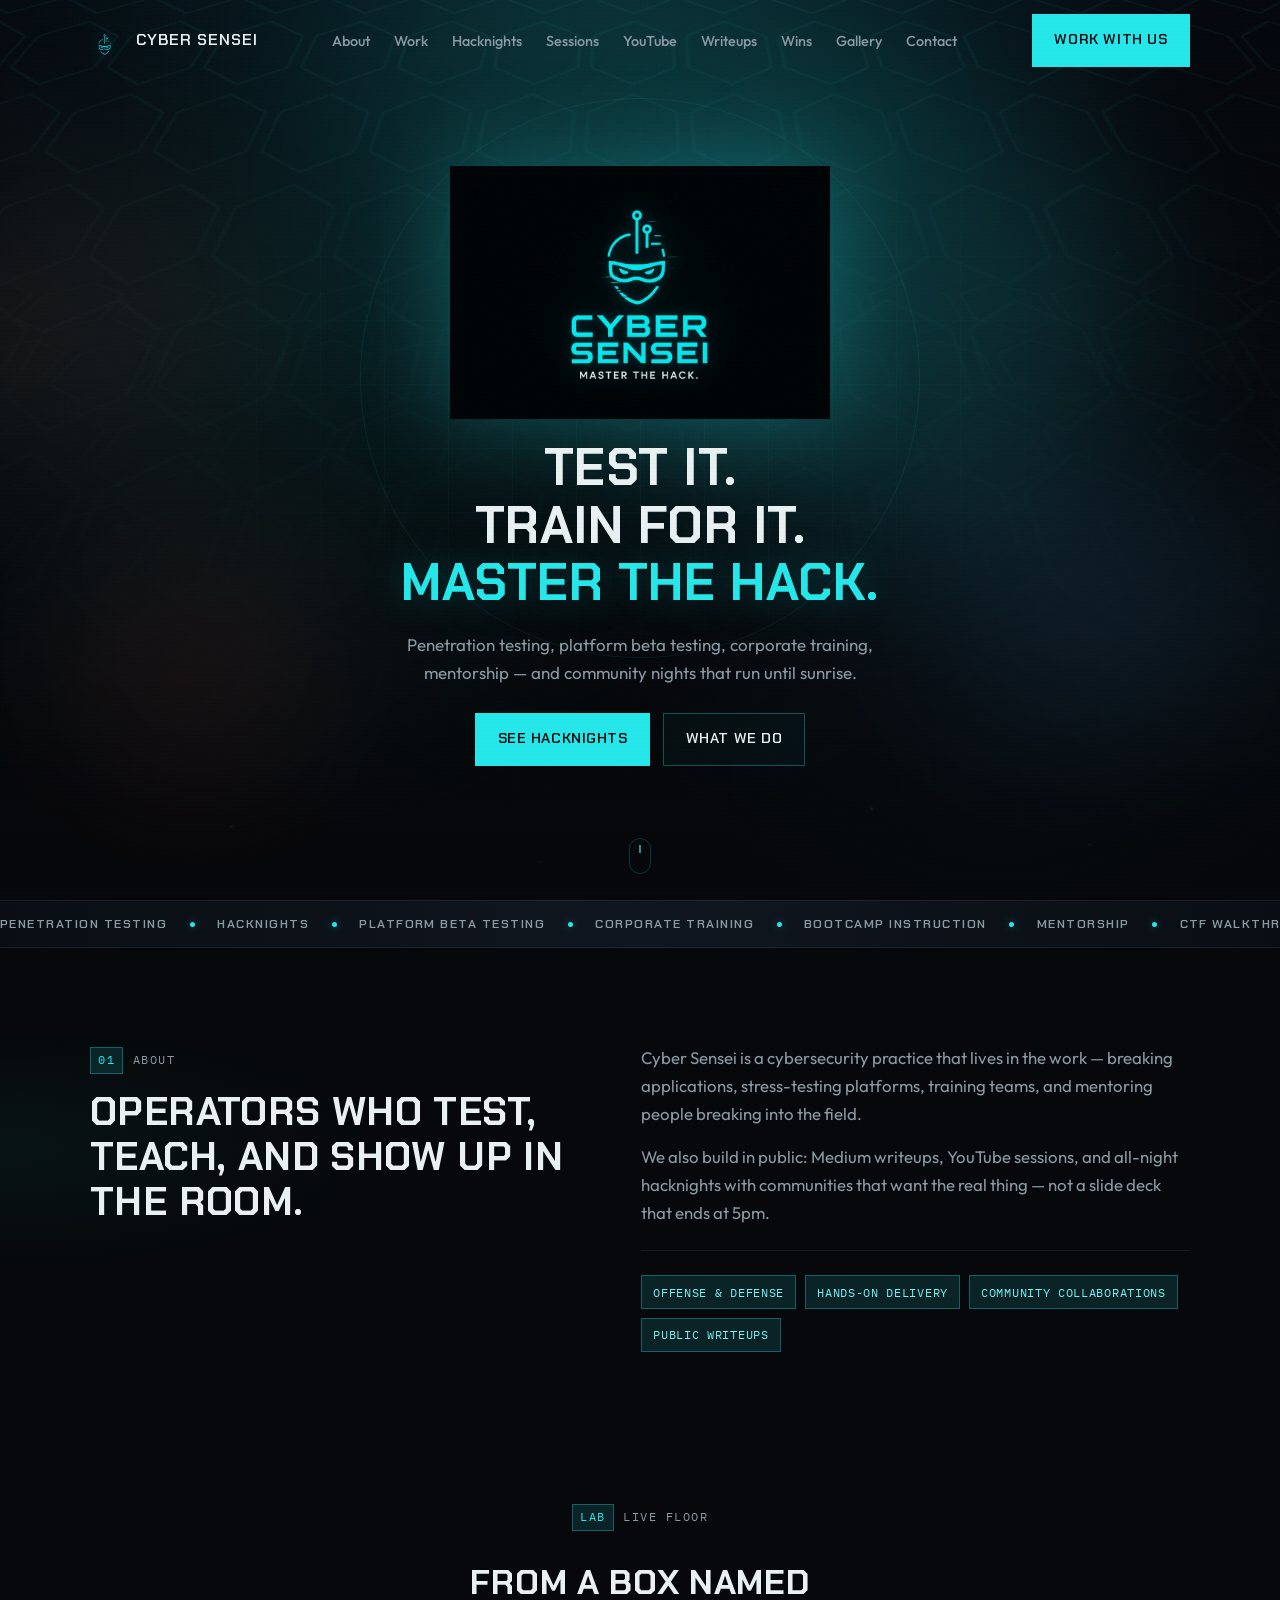
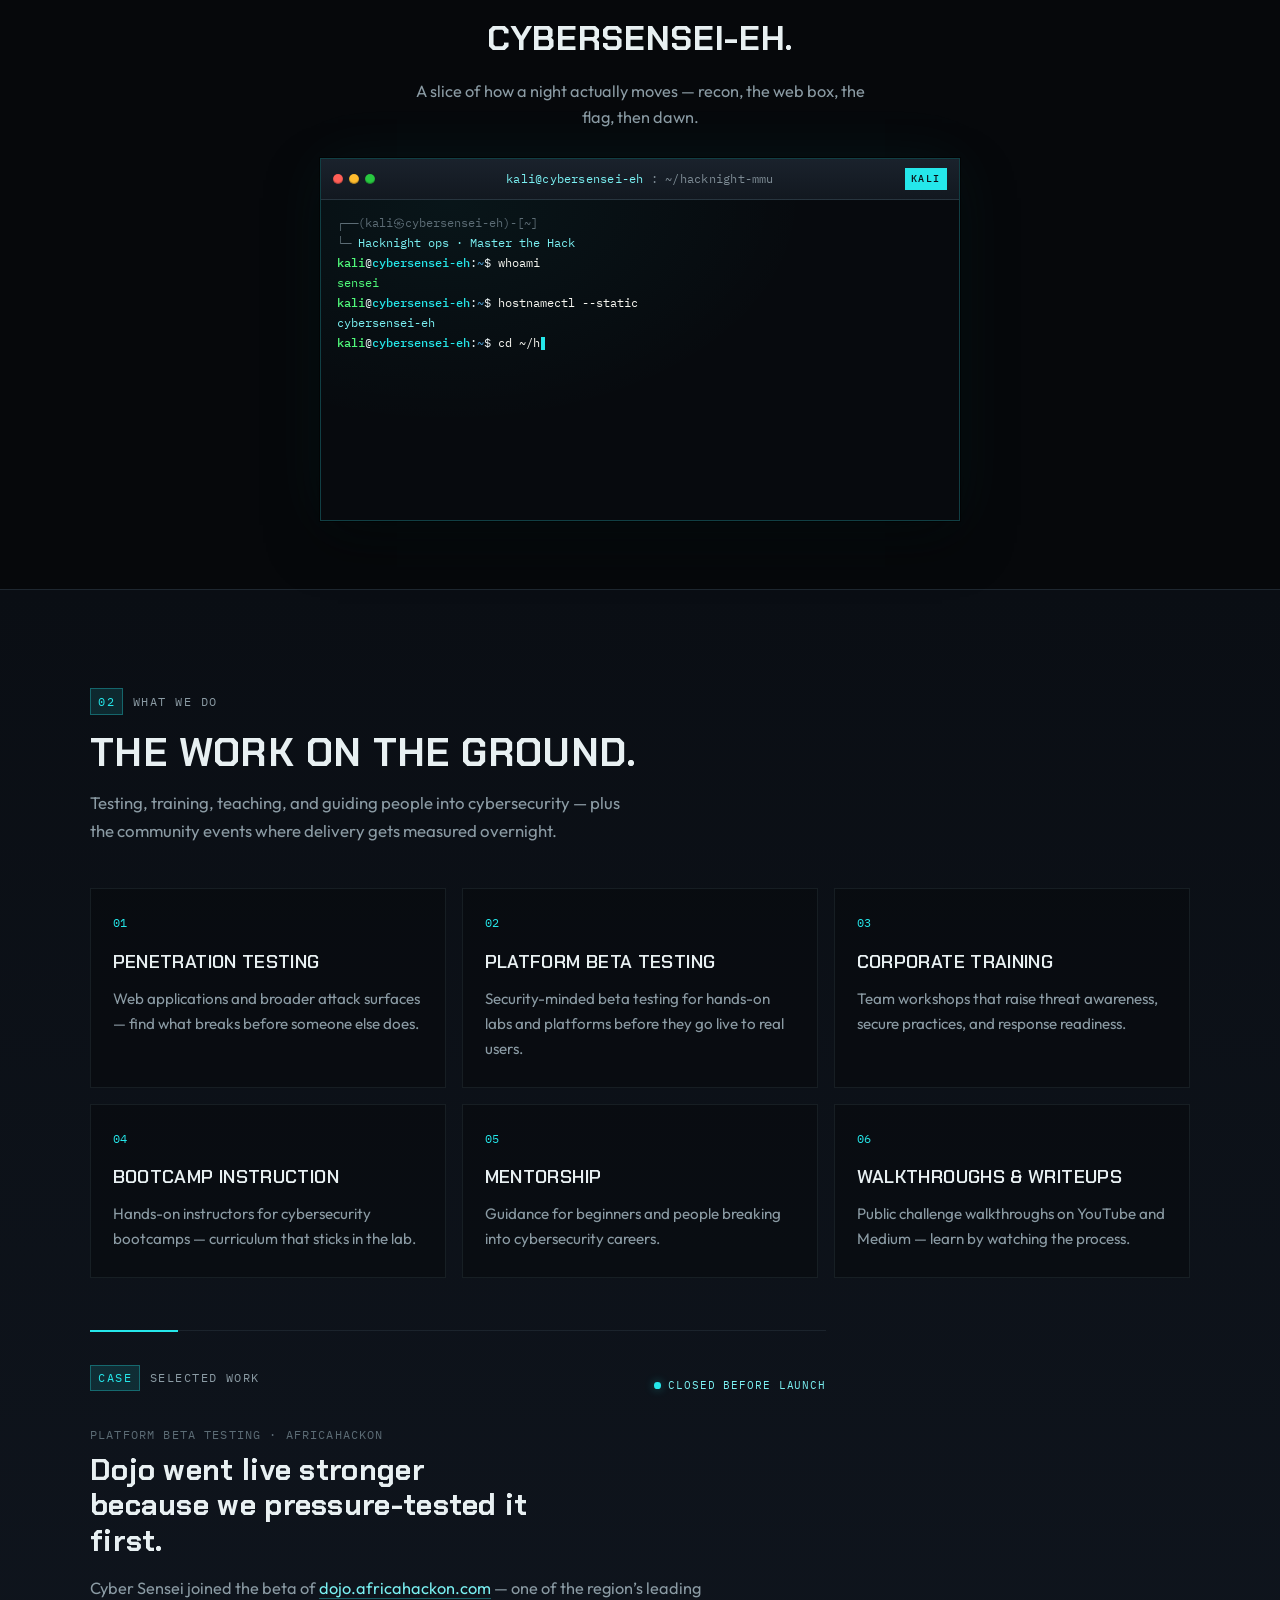
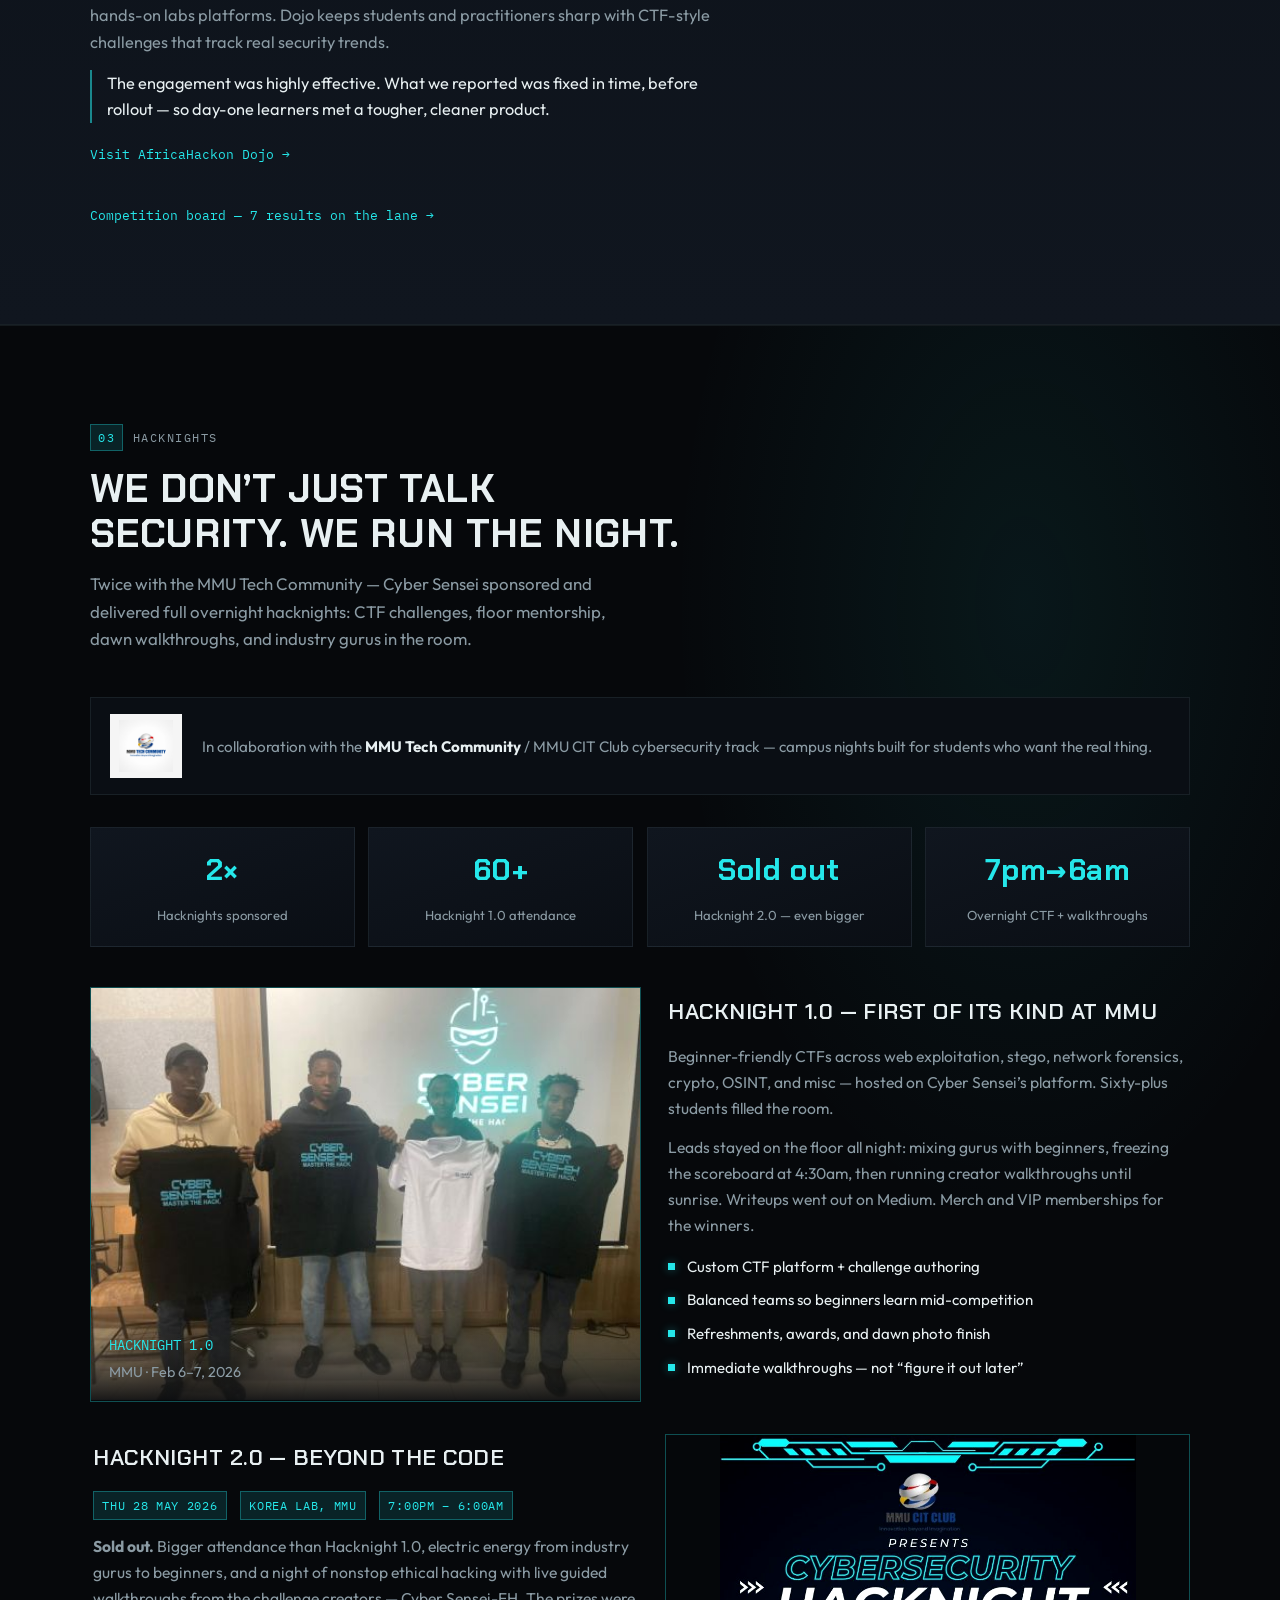
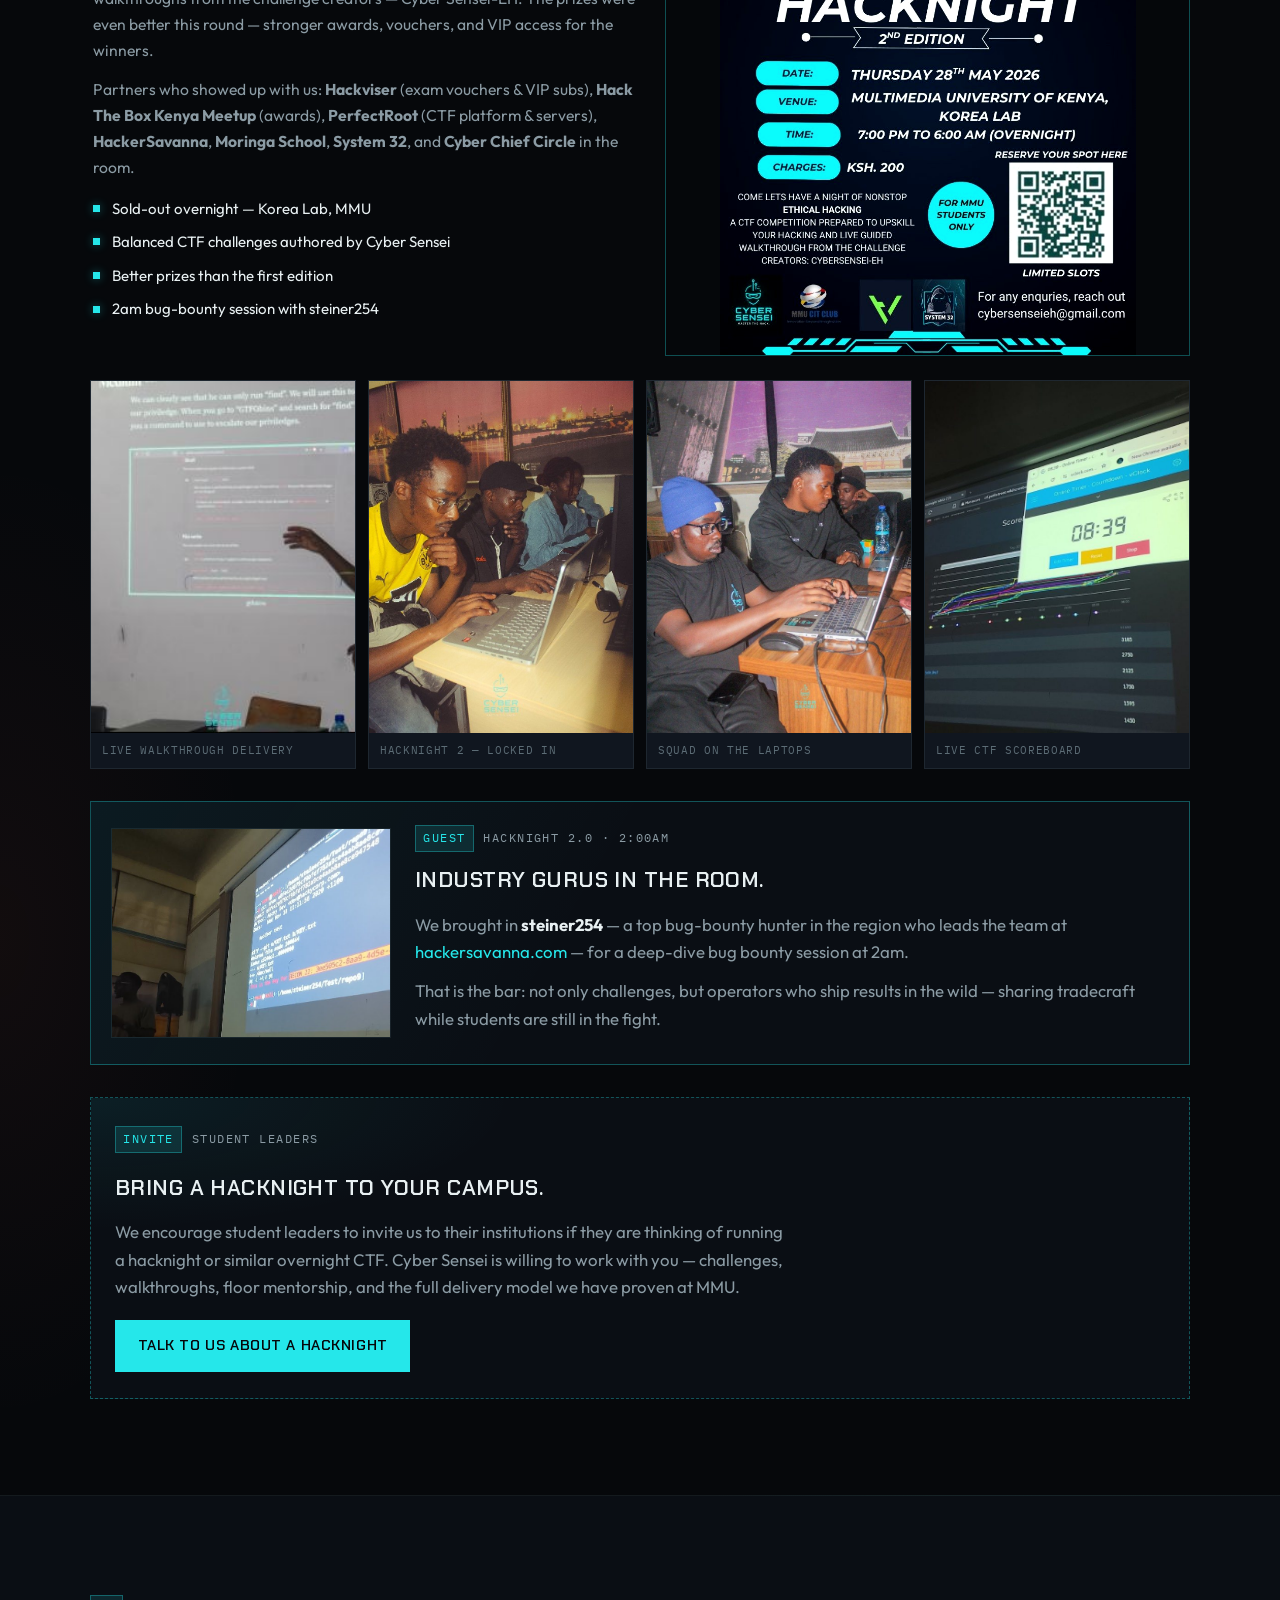
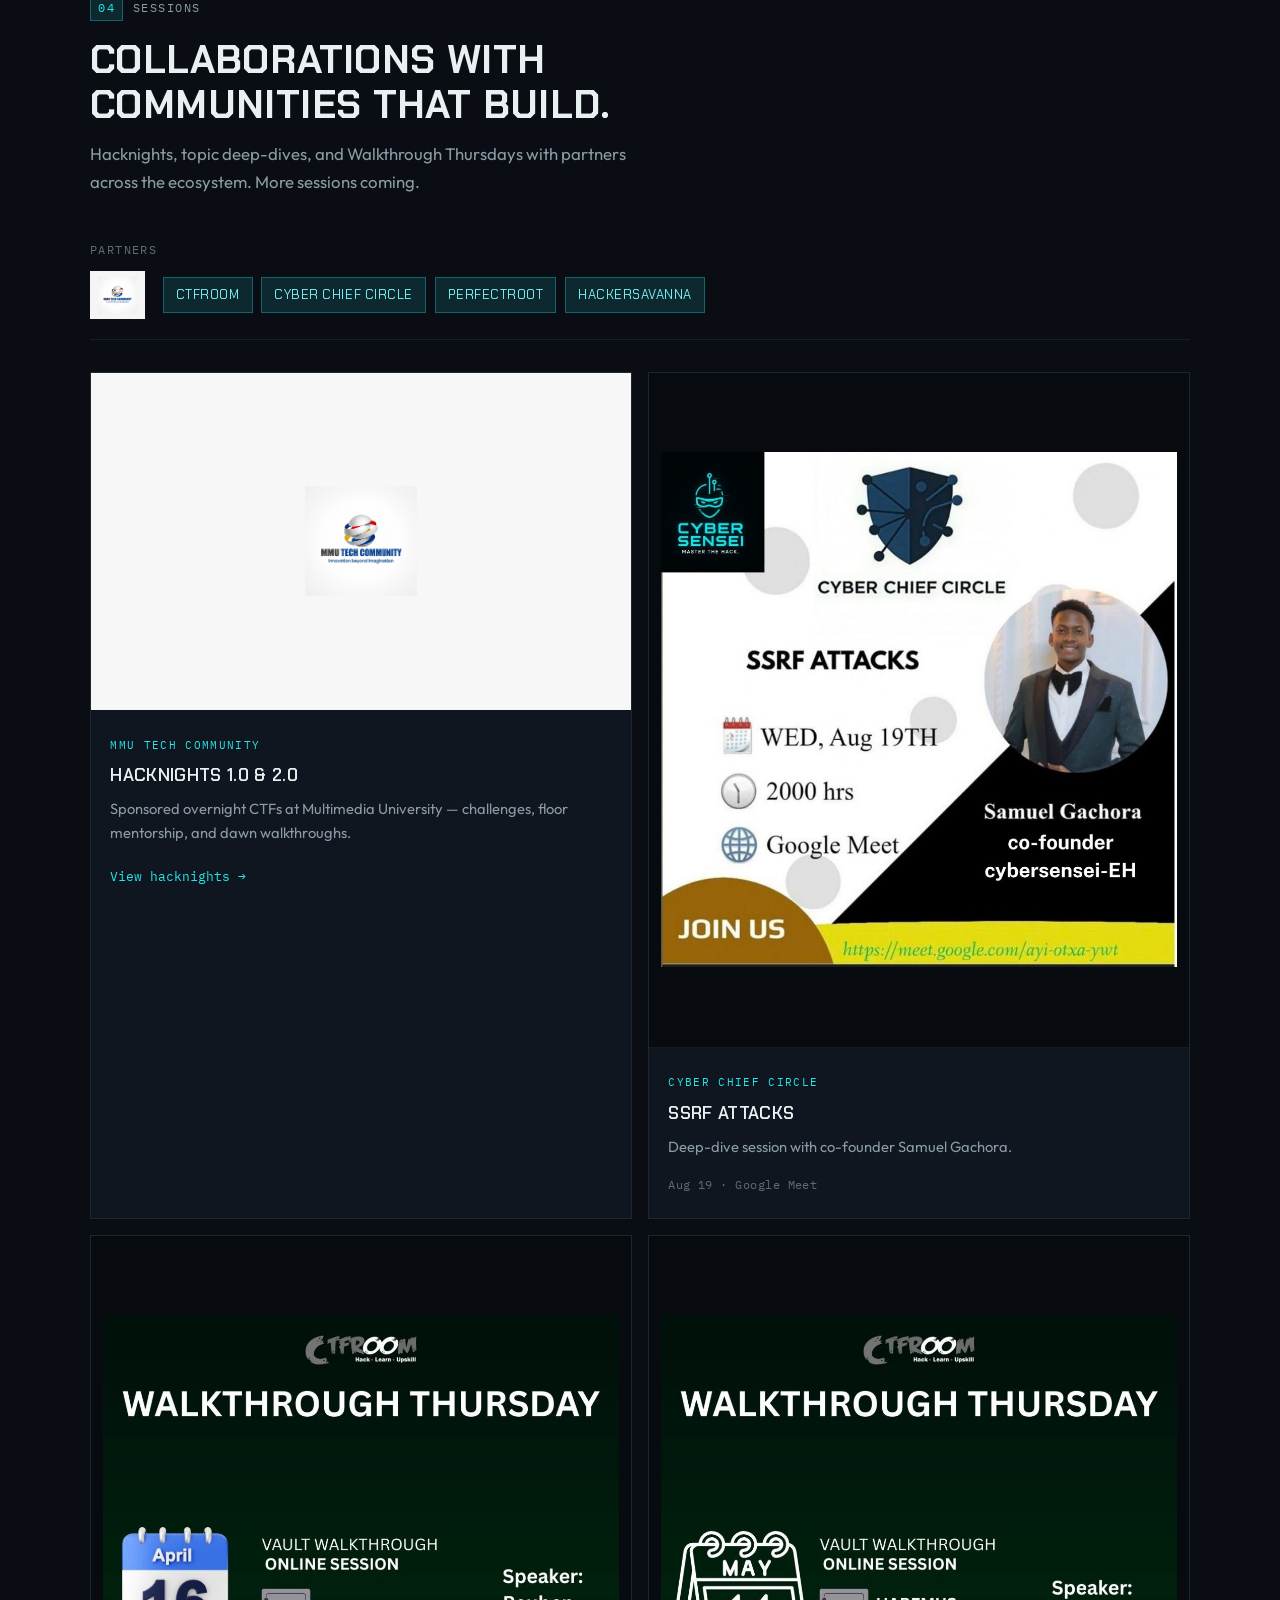
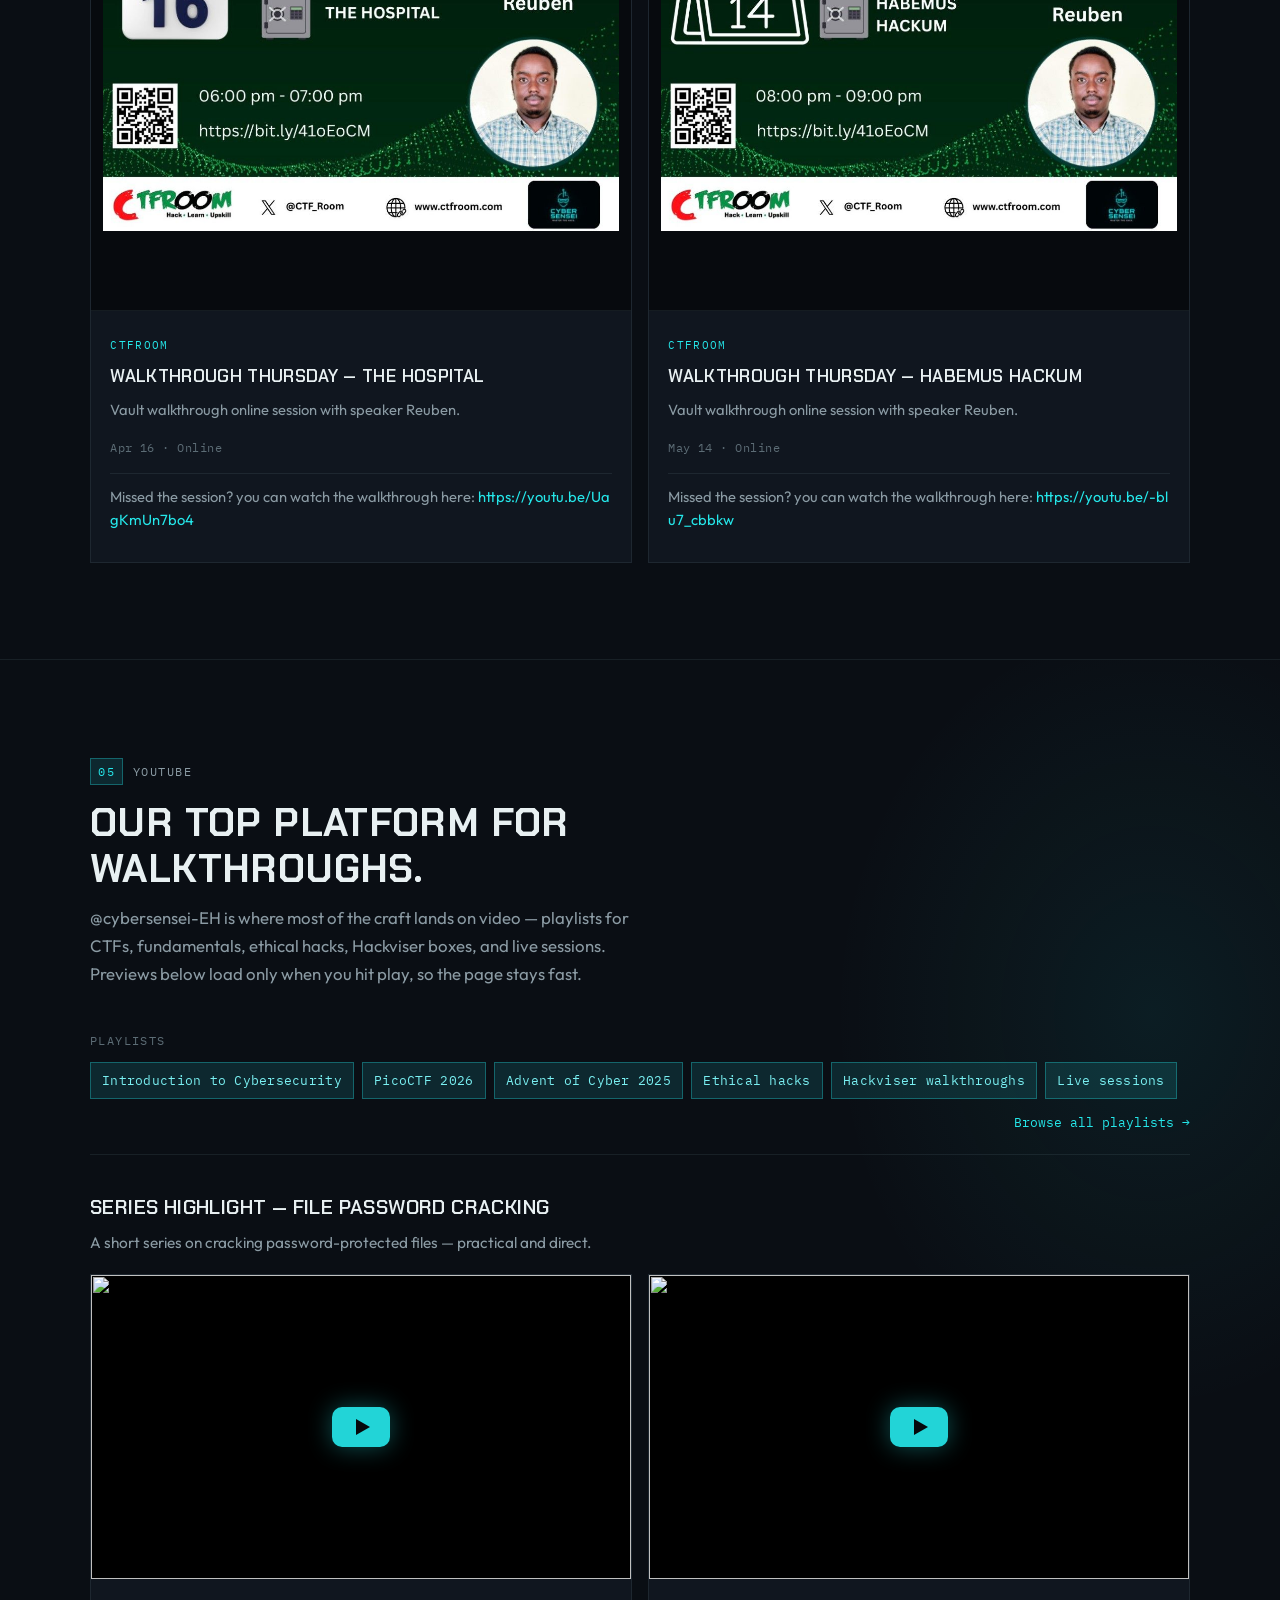
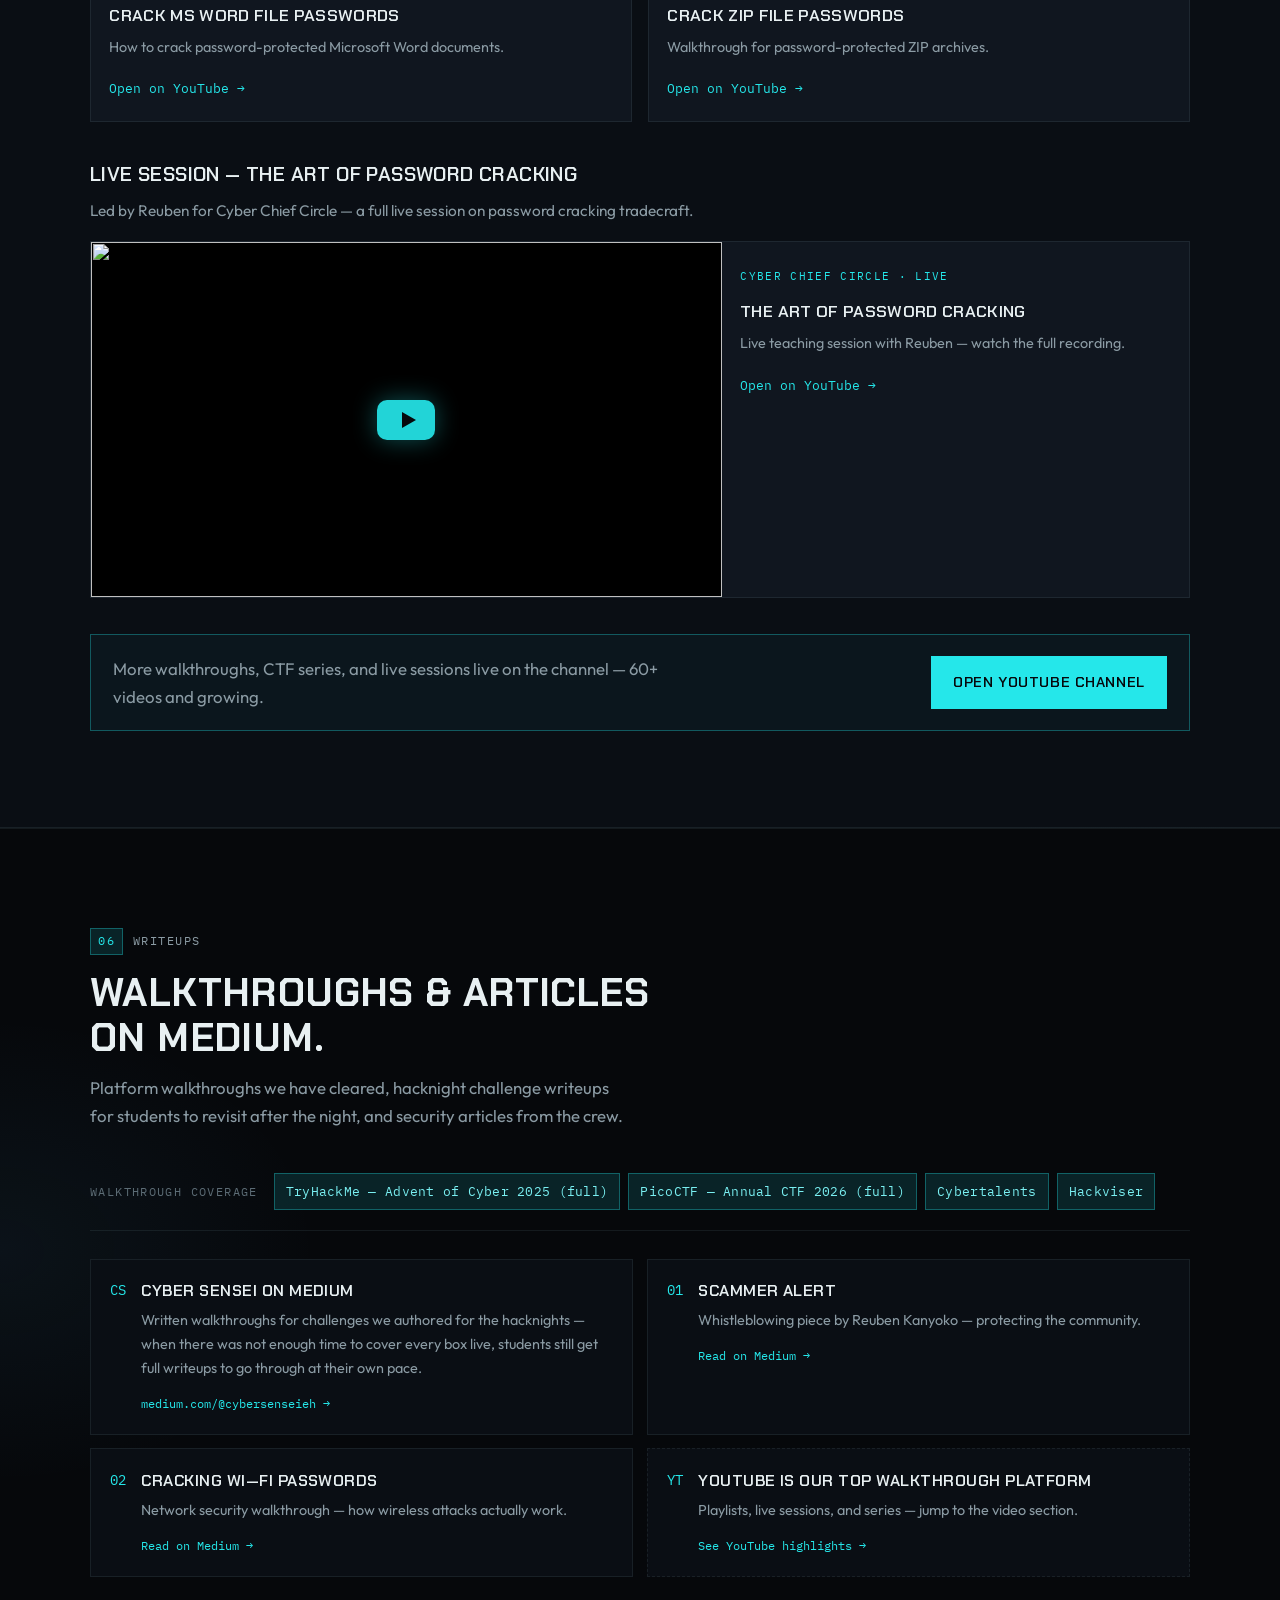
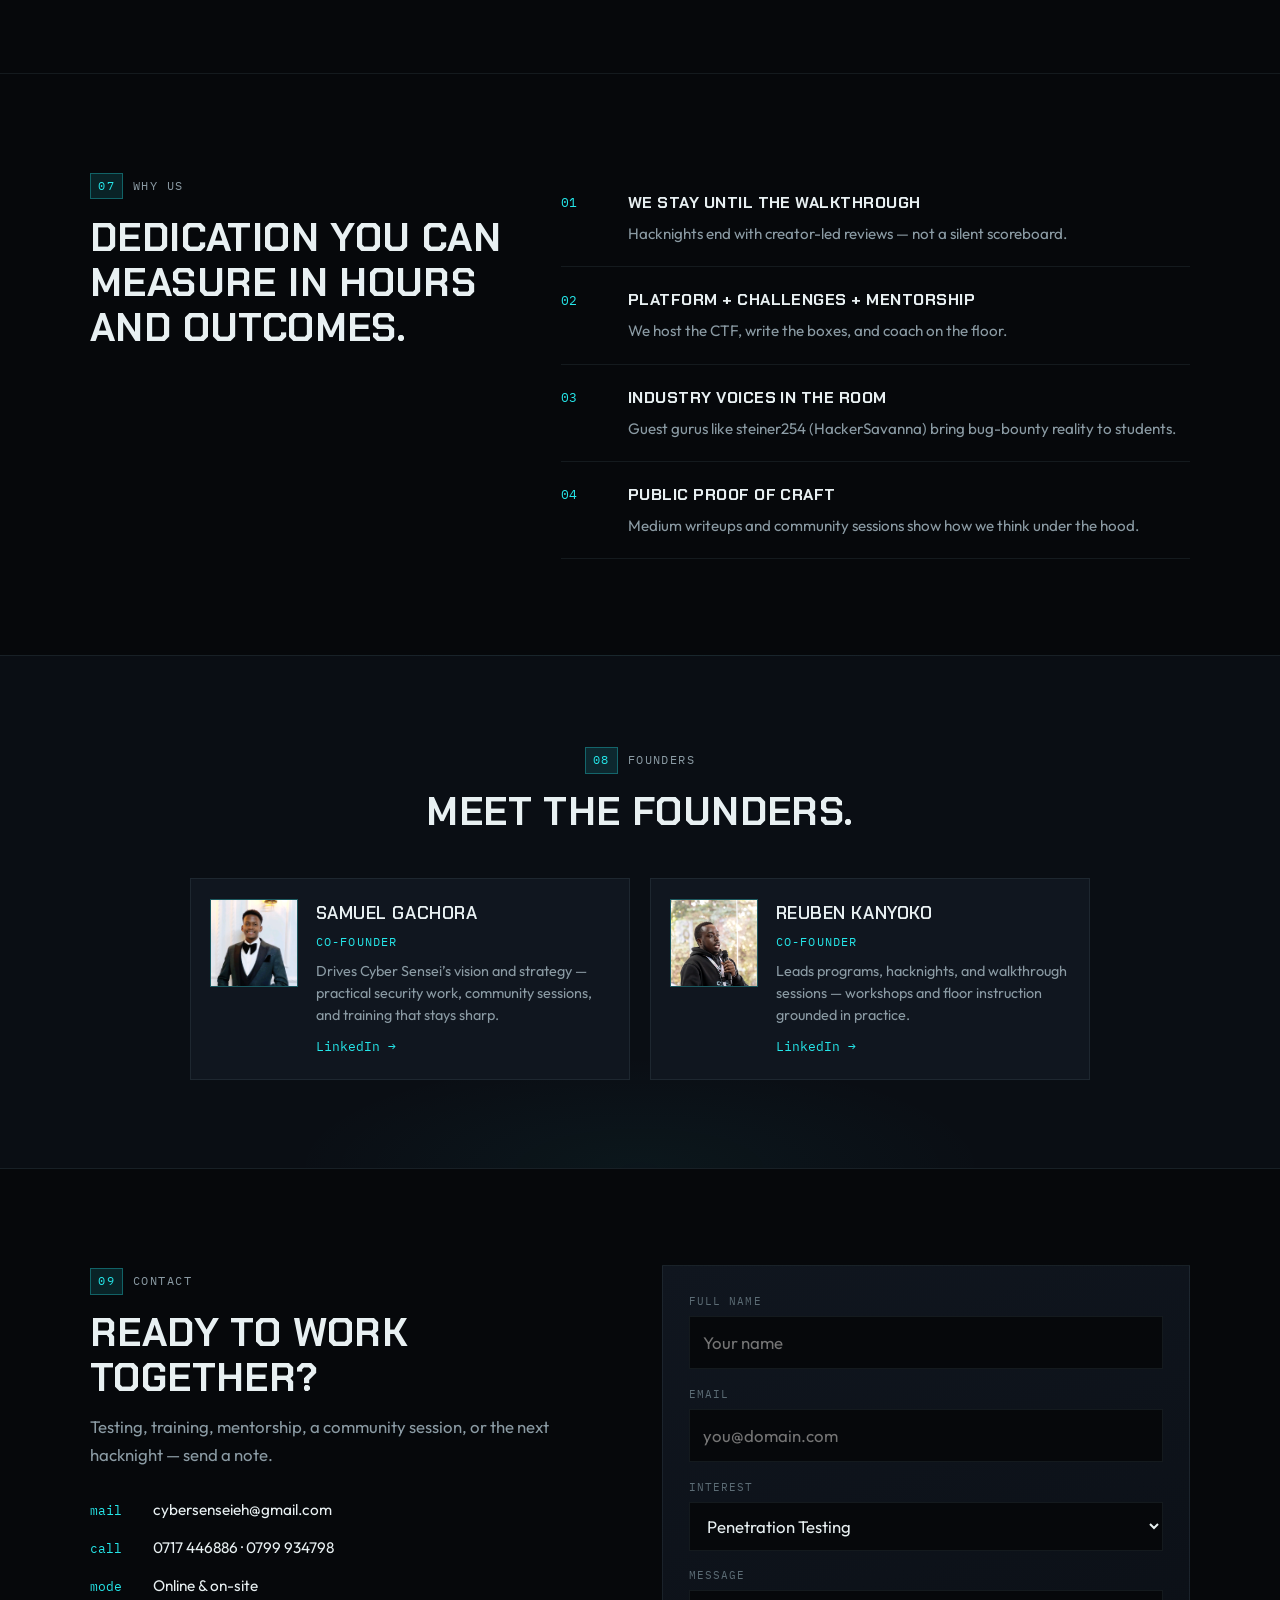
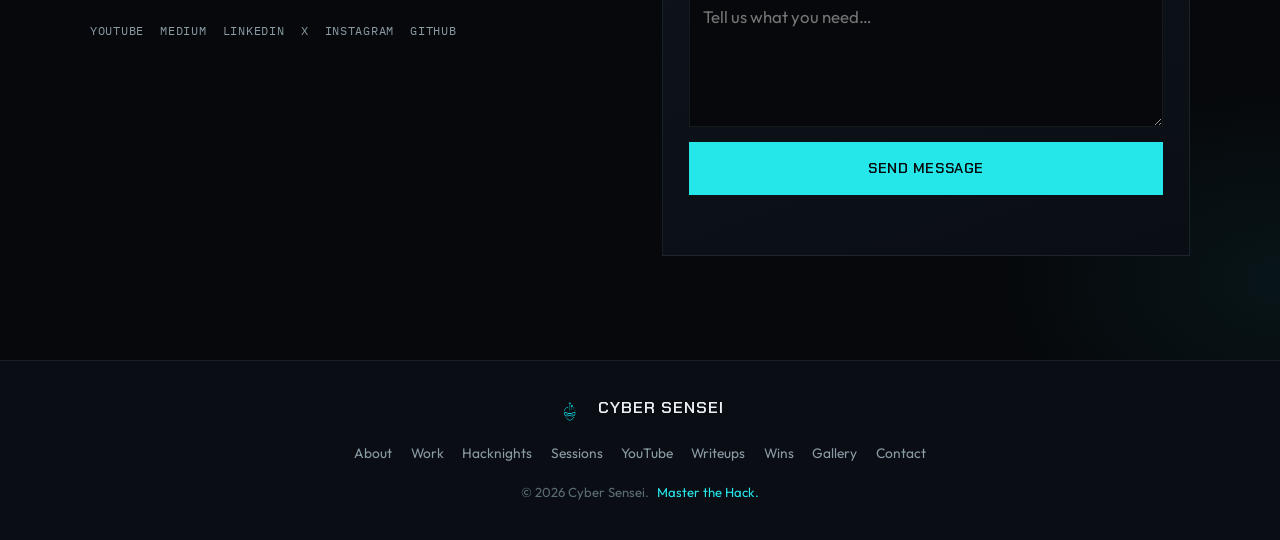
==== commit a5aa1c6b: "Rebuild Wins as a tight vertical dossier lane. Remove the wide split place-marks so each result read" ====
--- a/index.html
+++ b/index.html
@@ -9,7 +9,7 @@
   <link rel="preconnect" href="https://fonts.googleapis.com">
   <link rel="preconnect" href="https://fonts.gstatic.com" crossorigin>
   <link href="https://fonts.googleapis.com/css2?family=Chakra+Petch:wght@500;600;700&family=IBM+Plex+Mono:wght@400;500&family=Outfit:wght@400;500;600;700&display=swap" rel="stylesheet">
-  <link rel="stylesheet" href="css/styles.css?v=wins-1">
+  <link rel="stylesheet" href="css/styles.css?v=wins-2">
 </head>
 <body>
 
@@ -878,6 +878,6 @@
   </footer>
 
   <button class="to-top" id="toTop" aria-label="Back to top">↑</button>
-  <script src="js/script.js?v=wins-1"></script>
+  <script src="js/script.js?v=wins-2"></script>
 </body>
 </html>
--- a/css/styles.css
+++ b/css/styles.css
@@ -2268,56 +2268,18 @@
   overflow-x: clip;
 }
 
-.wins-rail {
-  position: fixed;
-  top: 50%;
-  right: 1.1rem;
-  z-index: 20;
-  display: flex;
-  flex-direction: column;
-  align-items: flex-end;
-  gap: 0.15rem;
-  transform: translateY(-50%);
-  pointer-events: none;
-  opacity: 0;
-  transition: opacity 0.35s var(--ease);
-}
-
-.page-wins.is-wins-scrolling .wins-rail {
-  opacity: 1;
-}
-
-.wins-rail-label {
-  font-family: var(--font-mono);
-  font-size: 0.62rem;
-  letter-spacing: 0.16em;
-  text-transform: uppercase;
-  color: var(--faint);
-}
-
-.wins-rail-count {
-  font-family: var(--font-display);
-  font-weight: 700;
-  font-size: 1.65rem;
-  color: var(--cyan);
-  line-height: 1;
-  letter-spacing: 0.04em;
-}
-
-.wins-rail-total {
-  font-family: var(--font-mono);
-  font-size: 0.72rem;
-  color: var(--muted);
+.wins-shell {
+  max-width: 720px;
 }
 
 .wins-hero {
-  padding: 8.5rem 0 3.5rem;
+  padding: 8.5rem 0 2.75rem;
 }
 
 .wins-hero h1 {
   font-family: var(--font-display);
   font-weight: 700;
-  font-size: clamp(2.2rem, 6vw, 3.6rem);
+  font-size: clamp(2.2rem, 6vw, 3.4rem);
   letter-spacing: 0.02em;
   text-transform: uppercase;
   max-width: 12ch;
@@ -2328,7 +2290,7 @@
   display: flex;
   flex-wrap: wrap;
   gap: 0.55rem 0.75rem;
-  margin-top: 1.4rem;
+  margin-top: 1.35rem;
   font-family: var(--font-mono);
   font-size: 0.72rem;
   letter-spacing: 0.08em;
@@ -2337,123 +2299,118 @@
 }
 
 .wins-lane {
+  padding: 0.5rem 0 1rem;
+}
+
+.wins-lane .wins-shell {
   position: relative;
-  padding-bottom: 2rem;
-}
-
-.wins-lane::before {
+  display: flex;
+  flex-direction: column;
+  gap: 0;
+}
+
+.wins-lane .wins-shell::before {
   content: "";
   position: absolute;
-  left: max(1.25rem, calc(50% - 520px));
-  top: 0;
-  bottom: 0;
+  left: 1.15rem;
+  top: 0.35rem;
+  bottom: 0.35rem;
   width: 1px;
   background: linear-gradient(
     180deg,
-    transparent,
-    rgba(37, 231, 234, 0.35) 8%,
-    rgba(37, 231, 234, 0.18) 92%,
-    transparent
+    rgba(37, 231, 234, 0.45),
+    rgba(37, 231, 234, 0.14) 50%,
+    rgba(37, 231, 234, 0.08)
   );
 }
 
 .win {
-  min-height: min(78vh, 640px);
-  display: flex;
+  position: relative;
+  display: grid;
+  grid-template-columns: 2.4rem 1fr;
+  gap: 0 1.15rem;
+  padding: 1.65rem 0 1.85rem;
+  border-bottom: 1px solid var(--line);
+}
+
+.win:last-child {
+  border-bottom: 0;
+}
+
+.win-index {
+  position: relative;
+  z-index: 1;
+  font-family: var(--font-mono);
+  font-size: 0.68rem;
+  letter-spacing: 0.08em;
+  color: var(--ink);
+  background: var(--cyan);
+  width: 2.3rem;
+  height: 2.3rem;
+  display: grid;
+  place-items: center;
+  margin-top: 0.15rem;
+  box-shadow: 0 0 18px rgba(37, 231, 234, 0.22);
+}
+
+.win-body {
+  min-width: 0;
+}
+
+.win-head {
+  display: flex;
+  flex-wrap: wrap;
   align-items: center;
-  padding: 2.5rem 0;
-  position: relative;
-}
-
-.win::before {
-  content: "";
-  position: absolute;
-  left: max(1.05rem, calc(50% - 520px - 0.2rem));
-  top: 50%;
-  width: 0.55rem;
-  height: 0.55rem;
-  border-radius: 50%;
-  background: var(--ink);
-  border: 2px solid var(--cyan);
-  box-shadow: 0 0 16px var(--cyan-glow);
-  transform: translateY(-50%);
-  z-index: 1;
-}
-
-.win-inner {
-  display: grid;
-  grid-template-columns: minmax(7rem, 0.55fr) 1.45fr;
-  gap: 1.5rem 2.5rem;
-  align-items: end;
-  width: 100%;
-  padding-left: 1.75rem;
-}
-
-.win--flip .win-inner {
-  grid-template-columns: 1.45fr minmax(7rem, 0.55fr);
-}
-
-.win--flip .win-place {
-  order: 2;
-  text-align: right;
-}
-
-.win--flip .win-copy {
-  order: 1;
-}
-
-.win-place-mark {
-  display: block;
+  justify-content: space-between;
+  gap: 0.4rem 1rem;
+  margin-bottom: 0.55rem;
+}
+
+.win-when {
+  font-family: var(--font-mono);
+  font-size: 0.7rem;
+  letter-spacing: 0.1em;
+  text-transform: uppercase;
+  color: var(--faint);
+}
+
+.win-place {
+  display: inline-flex;
+  align-items: center;
+  gap: 0.45rem;
+  font-family: var(--font-mono);
+  font-size: 0.7rem;
+  letter-spacing: 0.08em;
+  text-transform: uppercase;
+  color: var(--muted);
+}
+
+.win-place span {
+  display: inline-grid;
+  place-items: center;
+  min-width: 1.7rem;
+  height: 1.35rem;
+  padding: 0 0.3rem;
+  border: 1px solid rgba(37, 231, 234, 0.45);
+  color: var(--cyan);
+  font-weight: 500;
+}
+
+.win-body h2 {
   font-family: var(--font-display);
   font-weight: 700;
-  font-size: clamp(4.5rem, 12vw, 7.5rem);
-  line-height: 0.85;
-  letter-spacing: -0.04em;
-  color: transparent;
-  -webkit-text-stroke: 1.5px rgba(37, 231, 234, 0.55);
-  text-shadow: 0 0 40px rgba(37, 231, 234, 0.12);
-}
-
-.win.is-in .win-place-mark {
-  color: rgba(37, 231, 234, 0.1);
-  -webkit-text-stroke: 1.5px var(--cyan);
-}
-
-.win-place-label {
-  display: inline-block;
-  margin-top: 0.75rem;
-  font-family: var(--font-mono);
-  font-size: 0.7rem;
-  letter-spacing: 0.12em;
-  text-transform: uppercase;
+  font-size: clamp(1.25rem, 2.6vw, 1.7rem);
+  letter-spacing: 0.02em;
+  text-transform: uppercase;
+  line-height: 1.2;
+  margin-bottom: 0.45rem;
+}
+
+.win-result {
+  font-family: var(--font-mono);
+  font-size: 0.88rem;
   color: var(--cyan-soft);
-}
-
-.win-when {
-  font-family: var(--font-mono);
-  font-size: 0.72rem;
-  letter-spacing: 0.1em;
-  text-transform: uppercase;
-  color: var(--faint);
-  margin-bottom: 0.45rem;
-}
-
-.win-copy h2 {
-  font-family: var(--font-display);
-  font-weight: 700;
-  font-size: clamp(1.45rem, 3vw, 2rem);
-  letter-spacing: 0.02em;
-  text-transform: uppercase;
-  line-height: 1.15;
-  margin-bottom: 0.55rem;
-  max-width: 16ch;
-}
-
-.win-result {
-  font-family: var(--font-mono);
-  font-size: 0.92rem;
-  color: var(--cyan-soft);
-  margin-bottom: 0.85rem;
+  margin-bottom: 0.7rem;
 }
 
 .win-result strong {
@@ -2461,31 +2418,31 @@
   font-weight: 500;
 }
 
-.win-copy > p:not(.win-when):not(.win-result):not(.win-team) {
-  color: var(--muted);
-  font-size: 1.02rem;
+.win-blurb {
+  color: var(--muted);
+  font-size: 0.98rem;
   line-height: 1.65;
-  max-width: 38ch;
+  max-width: 52ch;
 }
 
 .win-team {
-  margin-top: 1rem;
-  font-family: var(--font-mono);
-  font-size: 0.7rem;
+  margin-top: 0.85rem;
+  font-family: var(--font-mono);
+  font-size: 0.68rem;
   letter-spacing: 0.08em;
   text-transform: uppercase;
   color: var(--faint);
 }
 
 .wins-close {
-  padding: 4rem 0 5rem;
+  padding: 3.5rem 0 5rem;
   border-top: 1px solid var(--line);
 }
 
 .wins-close h2 {
   font-family: var(--font-display);
   font-weight: 700;
-  font-size: clamp(1.6rem, 3.2vw, 2.2rem);
+  font-size: clamp(1.55rem, 3vw, 2.1rem);
   letter-spacing: 0.02em;
   text-transform: uppercase;
   margin: 0.5rem 0 0.75rem;
@@ -2498,34 +2455,26 @@
   margin-top: 1.5rem;
 }
 
-@media (max-width: 900px) {
-  .wins-rail { display: none; }
-
-  .wins-lane::before,
-  .win::before {
-    left: 1rem;
+@media (max-width: 640px) {
+  .wins-lane .wins-shell::before {
+    left: 0.95rem;
   }
 
-  .win-inner,
-  .win--flip .win-inner {
-    grid-template-columns: 1fr;
-    gap: 0.75rem;
-    padding-left: 2rem;
+  .win {
+    grid-template-columns: 2rem 1fr;
+    gap: 0 0.85rem;
+    padding: 1.4rem 0 1.55rem;
   }
 
-  .win--flip .win-place,
-  .win--flip .win-copy {
-    order: unset;
-    text-align: left;
+  .win-index {
+    width: 2rem;
+    height: 2rem;
+    font-size: 0.62rem;
   }
 
-  .win-place-mark {
-    font-size: clamp(3.5rem, 18vw, 5rem);
-  }
-
-  .win {
-    min-height: auto;
-    padding: 2.75rem 0;
+  .win-head {
+    flex-direction: column;
+    align-items: flex-start;
   }
 }
 
@@ -2551,8 +2500,4 @@
   }
 
   .hex-mesh { opacity: 0.18; }
-
-  .win-place-mark {
-    color: rgba(37, 231, 234, 0.12);
-  }
-}
+}
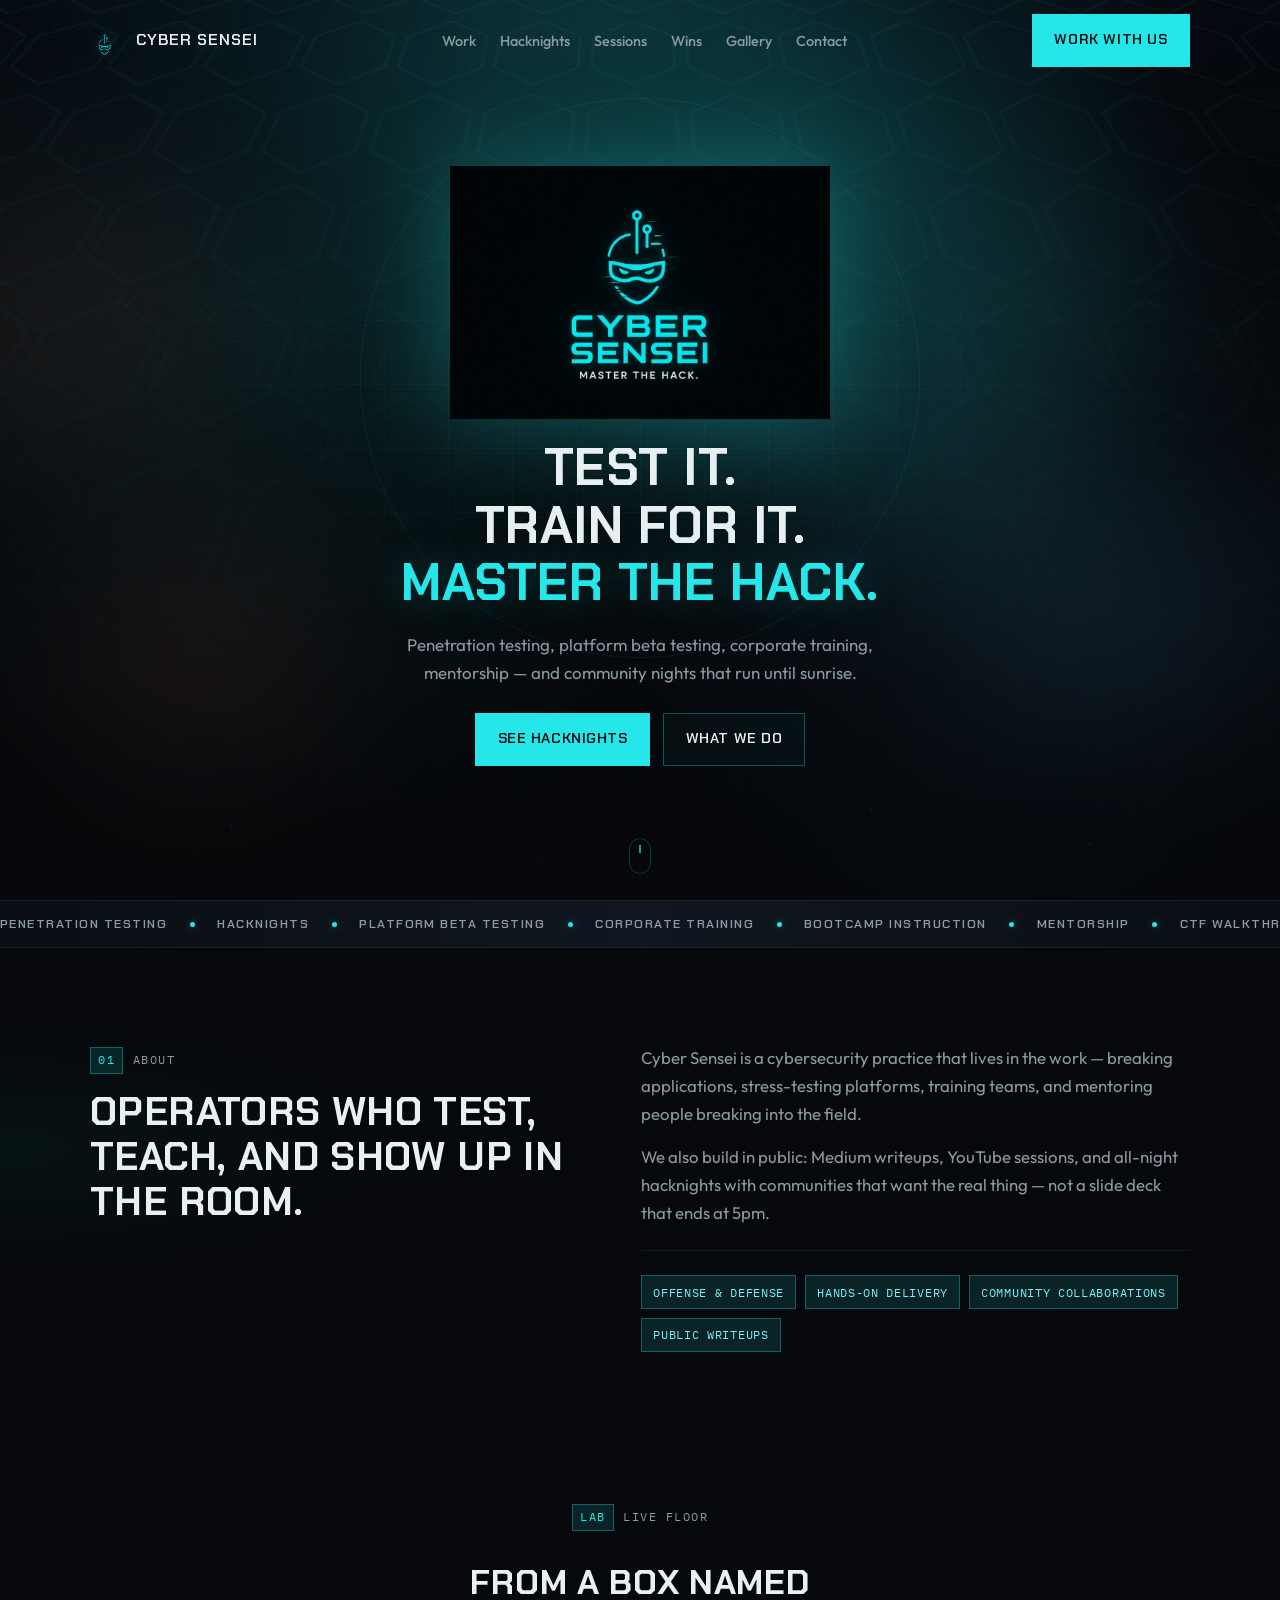
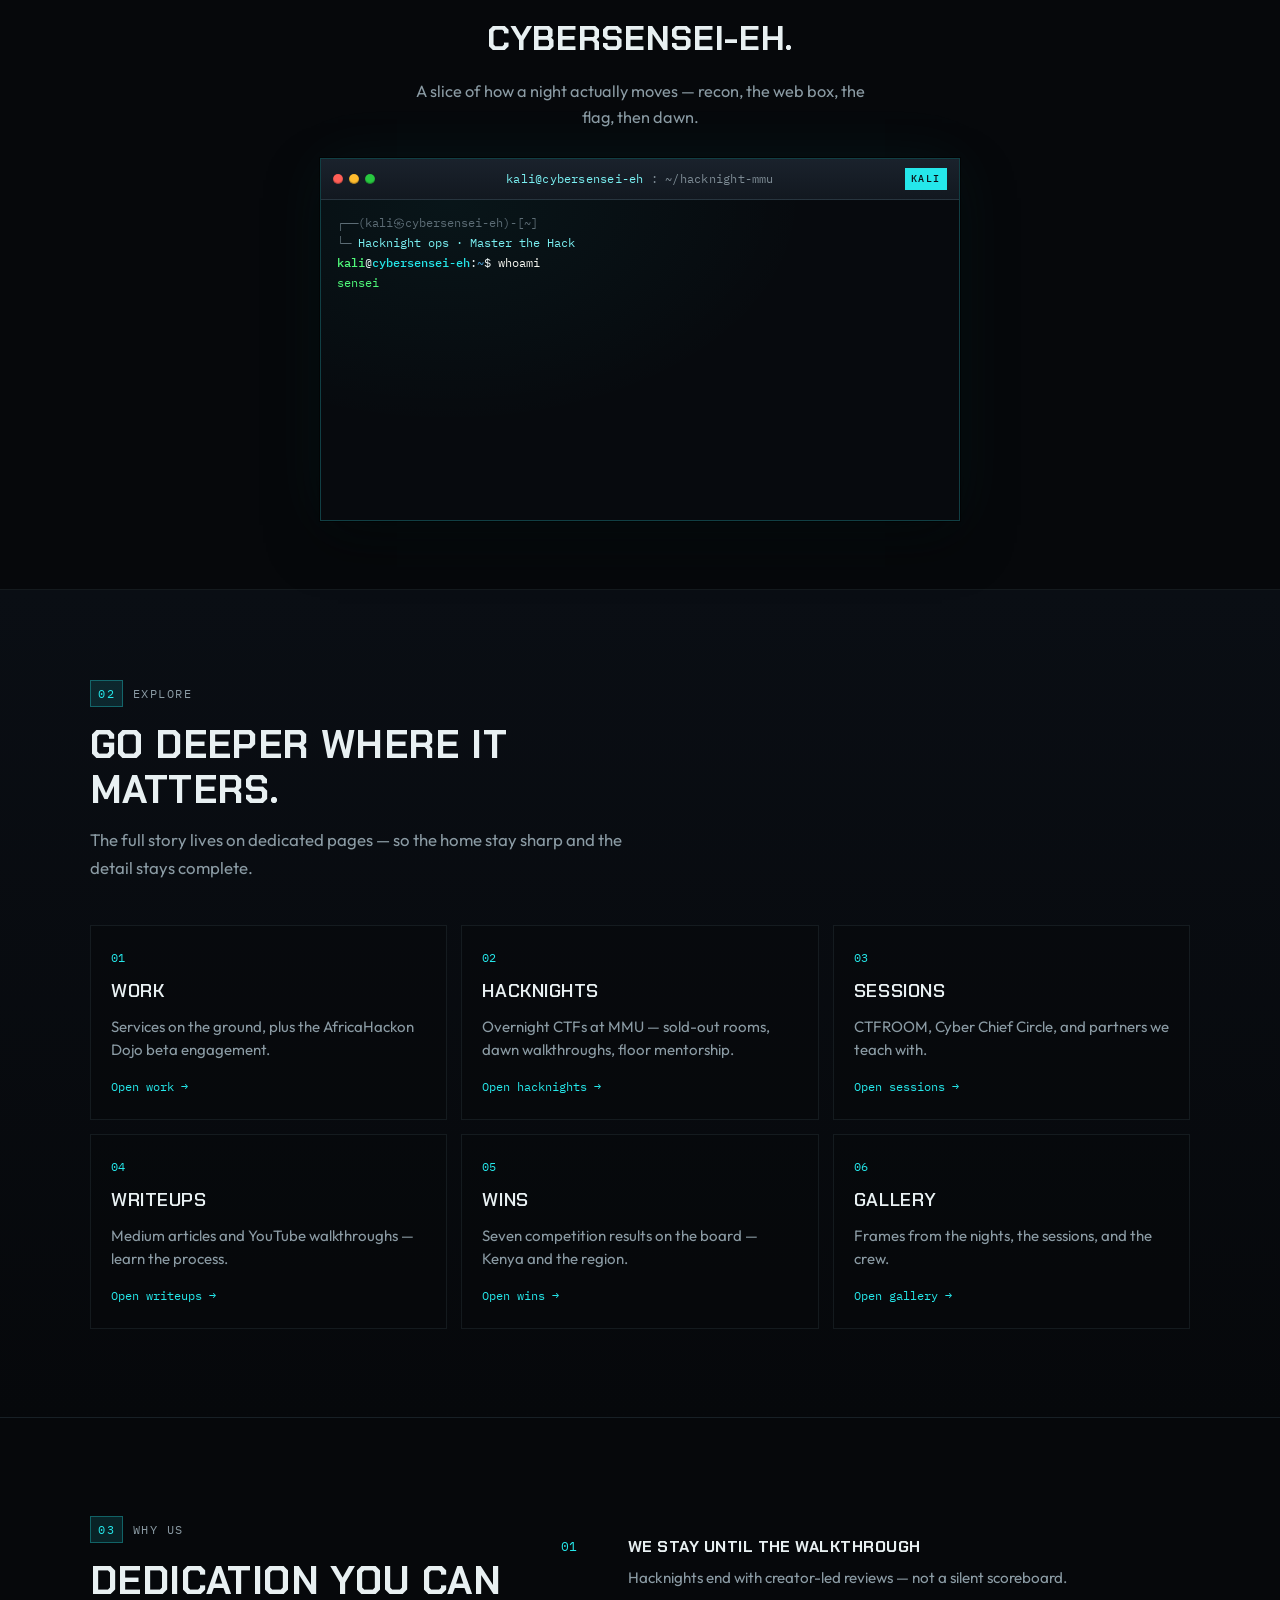
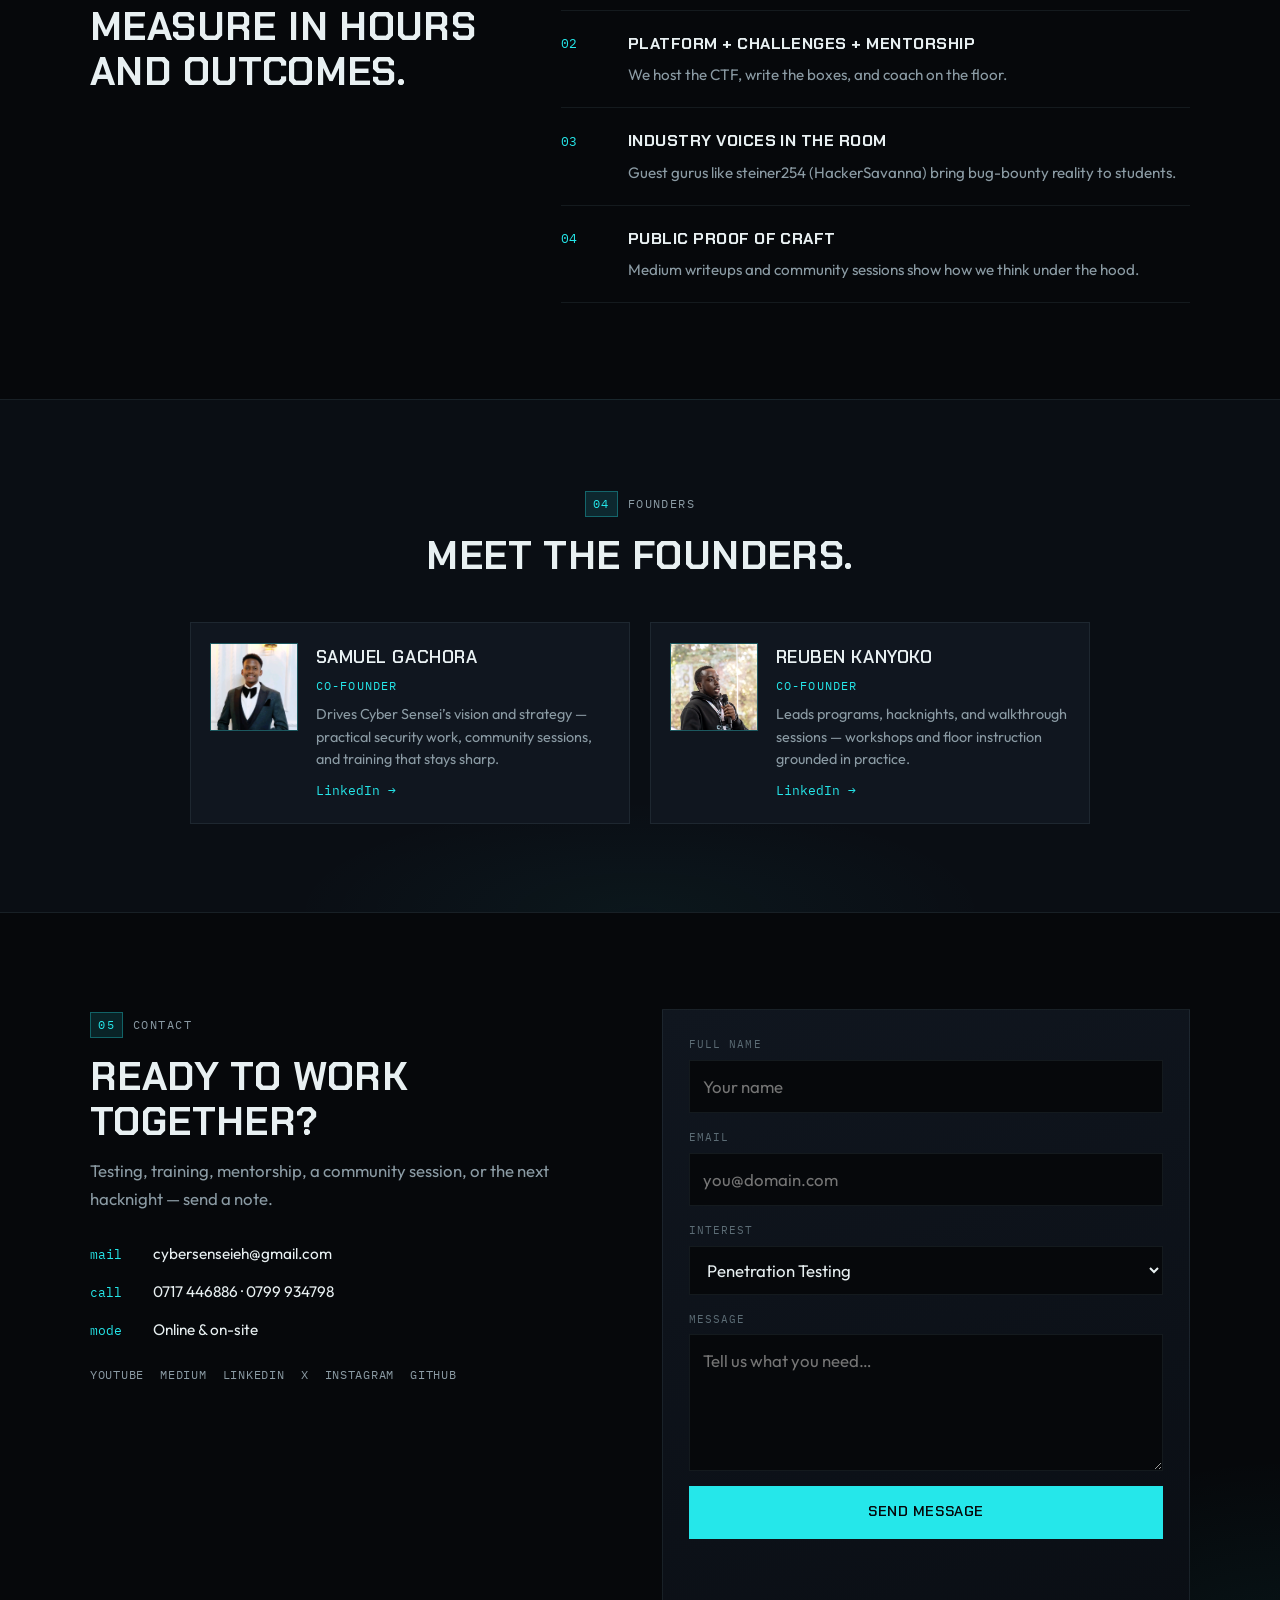
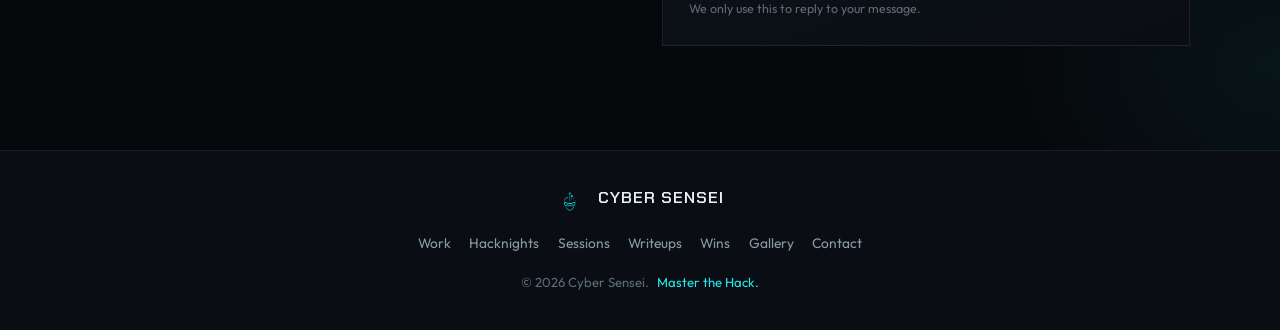
==== commit eaf060c1: "Split the site into pages and wire a real contact form. Move Work, Hacknights, Sessions, and Writeup" ====
--- a/index.html
+++ b/index.html
@@ -5,11 +5,20 @@
   <meta name="viewport" content="width=device-width, initial-scale=1.0">
   <title>Cyber Sensei | Master the Hack</title>
   <meta name="description" content="Cyber Sensei — penetration testing, platform beta testing, corporate training, mentorship, community hacknights, and public walkthroughs.">
+  <meta property="og:title" content="Cyber Sensei | Master the Hack">
+  <meta property="og:description" content="Penetration testing, training, mentorship, and overnight hacknights. Master the Hack.">
+  <meta property="og:image" content="assets/og-cover.png">
+  <meta property="og:type" content="website">
+  <meta name="twitter:card" content="summary_large_image">
+  <meta name="twitter:title" content="Cyber Sensei | Master the Hack">
+  <meta name="twitter:description" content="Penetration testing, training, mentorship, and overnight hacknights. Master the Hack.">
+  <meta name="twitter:image" content="assets/og-cover.png">
   <link rel="icon" type="image/svg+xml" href="assets/favicon.svg">
+  <link rel="apple-touch-icon" href="assets/apple-touch-icon.png">
   <link rel="preconnect" href="https://fonts.googleapis.com">
   <link rel="preconnect" href="https://fonts.gstatic.com" crossorigin>
   <link href="https://fonts.googleapis.com/css2?family=Chakra+Petch:wght@500;600;700&family=IBM+Plex+Mono:wght@400;500&family=Outfit:wght@400;500;600;700&display=swap" rel="stylesheet">
-  <link rel="stylesheet" href="css/styles.css?v=wins-2">
+  <link rel="stylesheet" href="css/styles.css?v=pages-1">
 </head>
 <body>
 
@@ -39,12 +48,9 @@
 
       <nav class="main-nav" id="mainNav" aria-label="Primary">
         <ul>
-          <li><a href="#about">About</a></li>
-          <li><a href="#work">Work</a></li>
-          <li><a href="#hacknights">Hacknights</a></li>
-          <li><a href="#sessions">Sessions</a></li>
-          <li><a href="#youtube">YouTube</a></li>
-          <li><a href="#writeups">Writeups</a></li>
+          <li><a href="work.html">Work</a></li>
+          <li><a href="hacknights.html">Hacknights</a></li>
+          <li><a href="sessions.html">Sessions</a></li>
           <li><a href="wins.html">Wins</a></li>
           <li><a href="gallery.html">Gallery</a></li>
           <li><a href="#contact">Contact</a></li>
@@ -88,8 +94,8 @@
         </p>
 
         <div class="hero-cta">
-          <a href="#hacknights" class="btn btn-solid">See Hacknights</a>
-          <a href="#work" class="btn btn-ghost">What We Do</a>
+          <a href="hacknights.html" class="btn btn-solid">See Hacknights</a>
+          <a href="work.html" class="btn btn-ghost">What We Do</a>
         </div>
       </div>
 
@@ -181,533 +187,54 @@
       </div>
     </section>
 
-    <!-- WHAT WE DO -->
-    <section class="work" id="work">
+    <!-- PATHWAYS -->
+    <section class="pathways" id="explore">
       <div class="shell">
         <header class="section-head" data-reveal>
-          <p class="eyebrow"><span class="eyebrow-code">02</span> What we do</p>
-          <h2>The work on the ground.</h2>
+          <p class="eyebrow"><span class="eyebrow-code">02</span> Explore</p>
+          <h2>Go deeper where it matters.</h2>
           <p class="section-lede">
-            Testing, training, teaching, and guiding people into cybersecurity —
-            plus the community events where delivery gets measured overnight.
+            The full story lives on dedicated pages — so the home stay sharp and the
+            detail stays complete.
           </p>
         </header>
 
-        <div class="work-grid">
-          <article class="work-item" data-reveal>
-            <span class="work-index">01</span>
-            <h3>Penetration testing</h3>
-            <p>Web applications and broader attack surfaces — find what breaks before someone else does.</p>
-          </article>
-          <article class="work-item" data-reveal>
-            <span class="work-index">02</span>
-            <h3>Platform beta testing</h3>
-            <p>Security-minded beta testing for hands-on labs and platforms before they go live to real users.</p>
-          </article>
-          <article class="work-item" data-reveal>
-            <span class="work-index">03</span>
-            <h3>Corporate training</h3>
-            <p>Team workshops that raise threat awareness, secure practices, and response readiness.</p>
-          </article>
-          <article class="work-item" data-reveal>
-            <span class="work-index">04</span>
-            <h3>Bootcamp instruction</h3>
-            <p>Hands-on instructors for cybersecurity bootcamps — curriculum that sticks in the lab.</p>
-          </article>
-          <article class="work-item" data-reveal>
-            <span class="work-index">05</span>
-            <h3>Mentorship</h3>
-            <p>Guidance for beginners and people breaking into cybersecurity careers.</p>
-          </article>
-          <article class="work-item" data-reveal>
-            <span class="work-index">06</span>
-            <h3>Walkthroughs &amp; writeups</h3>
-            <p>Public challenge walkthroughs on YouTube and Medium — learn by watching the process.</p>
-          </article>
-        </div>
-
-        <aside class="work-proof" data-reveal aria-labelledby="work-proof-title">
-          <div class="work-proof-top">
-            <p class="eyebrow"><span class="eyebrow-code">case</span> Selected work</p>
-            <p class="work-proof-status">
-              <span class="work-proof-dot" aria-hidden="true"></span>
-              Closed before launch
-            </p>
-          </div>
-
-          <p class="work-proof-kicker">Platform beta testing · AfricaHackon</p>
-          <h3 id="work-proof-title">Dojo went live stronger because we pressure-tested it first.</h3>
-
-          <div class="work-proof-body">
-            <p>
-              Cyber Sensei joined the beta of
-              <a href="https://dojo.africahackon.com" target="_blank" rel="noopener noreferrer">dojo.africahackon.com</a>
-              — one of the region’s leading hands-on labs platforms. Dojo keeps
-              students and practitioners sharp with CTF-style challenges that track
-              real security trends.
-            </p>
-            <p class="work-proof-outcome">
-              The engagement was highly effective. What we reported was fixed in time,
-              before rollout — so day-one learners met a tougher, cleaner product.
-            </p>
-          </div>
-
-          <a
-            class="text-link"
-            href="https://dojo.africahackon.com"
-            target="_blank"
-            rel="noopener noreferrer"
-          >Visit AfricaHackon Dojo →</a>
-        </aside>
-
-        <p class="work-wins-jump" data-reveal>
-          <a class="text-link" href="wins.html">Competition board — 7 results on the lane →</a>
-        </p>
-      </div>
-    </section>
-
-    <!-- HACKNIGHTS -->
-    <section class="hacknights" id="hacknights">
-      <div class="shell">
-        <header class="section-head" data-reveal>
-          <p class="eyebrow"><span class="eyebrow-code">03</span> Hacknights</p>
-          <h2>We don’t just talk security. We run the night.</h2>
-          <p class="section-lede">
-            Twice with the MMU Tech Community — Cyber Sensei sponsored and delivered
-            full overnight hacknights: CTF challenges, floor mentorship, dawn walkthroughs,
-            and industry gurus in the room.
-          </p>
-        </header>
-
-        <div class="hn-collab" data-reveal>
-          <img src="assets/partners/mmu-tech.png" alt="MMU Tech Community" class="hn-collab-logo" width="160" height="80">
-          <p>
-            In collaboration with the <strong>MMU Tech Community</strong> /
-            MMU CIT Club cybersecurity track — campus nights built for students
-            who want the real thing.
-          </p>
-        </div>
-
-        <div class="hn-stats" data-reveal>
-          <div class="hn-stat">
-            <strong>2×</strong>
-            <span>Hacknights sponsored</span>
-          </div>
-          <div class="hn-stat">
-            <strong>60+</strong>
-            <span>Hacknight 1.0 attendance</span>
-          </div>
-          <div class="hn-stat">
-            <strong>Sold out</strong>
-            <span>Hacknight 2.0 — even bigger</span>
-          </div>
-          <div class="hn-stat">
-            <strong>7pm→6am</strong>
-            <span>Overnight CTF + walkthroughs</span>
-          </div>
-        </div>
-
-        <!-- Hacknight 1 -->
-        <div class="hn-feature" data-reveal>
-          <div class="hn-feature-media">
-            <img src="assets/hacknight/merch-winners.jpg" alt="Hacknight winners with Cyber Sensei merch" loading="lazy" class="img-focus-top">
-            <div class="hn-feature-overlay">
-              <span class="mono">HACKNIGHT 1.0</span>
-              <p>MMU · Feb 6–7, 2026</p>
-            </div>
-          </div>
-          <div class="hn-feature-copy">
-            <h3>Hacknight 1.0 — first of its kind at MMU</h3>
-            <p>
-              Beginner-friendly CTFs across web exploitation, stego, network forensics,
-              crypto, OSINT, and misc — hosted on Cyber Sensei’s platform. Sixty-plus
-              students filled the room.
-            </p>
-            <p>
-              Leads stayed on the floor all night: mixing gurus with beginners,
-              freezing the scoreboard at 4:30am, then running creator walkthroughs
-              until sunrise. Writeups went out on Medium. Merch and VIP memberships
-              for the winners.
-            </p>
-            <ul class="hn-checklist">
-              <li>Custom CTF platform + challenge authoring</li>
-              <li>Balanced teams so beginners learn mid-competition</li>
-              <li>Refreshments, awards, and dawn photo finish</li>
-              <li>Immediate walkthroughs — not “figure it out later”</li>
-            </ul>
-          </div>
-        </div>
-
-        <!-- Hacknight 2 -->
-        <div class="hn-feature hn-feature--flip" data-reveal>
-          <div class="hn-feature-media hn-feature-media--poster">
-            <img src="assets/events/hacknight2-poster.jpg" alt="Cybersecurity Hacknight 2nd Edition poster" loading="lazy" class="img-contain">
-          </div>
-          <div class="hn-feature-copy">
-            <h3>Hacknight 2.0 — Beyond the Code</h3>
-            <p class="hn-meta-line">
-              <span>Thu 28 May 2026</span>
-              <span>Korea Lab, MMU</span>
-              <span>7:00pm – 6:00am</span>
-            </p>
-            <p>
-              <strong>Sold out.</strong> Bigger attendance than Hacknight 1.0, electric
-              energy from industry gurus to beginners, and a night of nonstop ethical
-              hacking with live guided walkthroughs from the challenge creators —
-              Cyber Sensei-EH. The prizes were even better this round — stronger awards,
-              vouchers, and VIP access for the winners.
-            </p>
-            <p>
-              Partners who showed up with us: <strong>Hackviser</strong> (exam vouchers
-              &amp; VIP subs), <strong>Hack The Box Kenya Meetup</strong> (awards),
-              <strong>PerfectRoot</strong> (CTF platform &amp; servers),
-              <strong>HackerSavanna</strong>, <strong>Moringa School</strong>,
-              <strong>System 32</strong>, and <strong>Cyber Chief Circle</strong> in the room.
-            </p>
-            <ul class="hn-checklist">
-              <li>Sold-out overnight — Korea Lab, MMU</li>
-              <li>Balanced CTF challenges authored by Cyber Sensei</li>
-              <li>Better prizes than the first edition</li>
-              <li>2am bug-bounty session with steiner254</li>
-            </ul>
-          </div>
-        </div>
-
-        <div class="hn-gallery" data-reveal>
-          <figure>
-            <img src="assets/hacknight/teaching-session.jpg" alt="Live walkthrough delivery" loading="lazy" class="img-focus-top">
-            <figcaption>Live walkthrough delivery</figcaption>
-          </figure>
-          <figure>
-            <img src="assets/hacknight/hn2-focus.jpg" alt="Students focused during Hacknight 2" loading="lazy" class="img-focus-top">
-            <figcaption>Hacknight 2 — locked in</figcaption>
-          </figure>
-          <figure>
-            <img src="assets/hacknight/hn2-crew-laptops.jpg" alt="Squad hacking during Hacknight 2" loading="lazy" class="img-focus-top">
-            <figcaption>Squad on the laptops</figcaption>
-          </figure>
-          <figure>
-            <img src="assets/hacknight/hn2-scoreboard.jpg" alt="Hacknight MMU CTF live scoreboard" loading="lazy" class="img-focus-center">
-            <figcaption>Live CTF scoreboard</figcaption>
-          </figure>
-        </div>
-
-        <article class="hn-guest" data-reveal>
-          <div class="hn-guest-media">
-            <img src="assets/hacknight/hn2-steiner-terminal.jpg" alt="steiner254 live bug bounty session at Hacknight 2" loading="lazy" class="img-focus-top">
-          </div>
-          <div class="hn-guest-copy">
-            <p class="eyebrow"><span class="eyebrow-code">GUEST</span> Hacknight 2.0 · 2:00am</p>
-            <h3>Industry gurus in the room.</h3>
-            <p>
-              We brought in <strong>steiner254</strong> — a top bug-bounty hunter in the
-              region who leads the team at
-              <a href="https://hackersavanna.com" target="_blank" rel="noopener noreferrer">hackersavanna.com</a> —
-              for a deep-dive bug bounty session at 2am.
-            </p>
-            <p>
-              That is the bar: not only challenges, but operators who ship results in
-              the wild — sharing tradecraft while students are still in the fight.
-            </p>
-          </div>
-        </article>
-
-        <aside class="hn-invite" data-reveal>
-          <p class="eyebrow"><span class="eyebrow-code">INVITE</span> Student leaders</p>
-          <h3>Bring a hacknight to your campus.</h3>
-          <p>
-            We encourage student leaders to invite us to their institutions if they are
-            thinking of running a hacknight or similar overnight CTF. Cyber Sensei is
-            willing to work with you — challenges, walkthroughs, floor mentorship, and
-            the full delivery model we have proven at MMU.
-          </p>
-          <a href="#contact" class="btn btn-solid">Talk to us about a hacknight</a>
-        </aside>
-      </div>
-    </section>
-
-    <!-- SESSIONS / COLLABORATIONS -->
-    <section class="sessions" id="sessions">
-      <div class="shell">
-        <header class="section-head" data-reveal>
-          <p class="eyebrow"><span class="eyebrow-code">04</span> Sessions</p>
-          <h2>Collaborations with communities that build.</h2>
-          <p class="section-lede">
-            Hacknights, topic deep-dives, and Walkthrough Thursdays with partners
-            across the ecosystem. More sessions coming.
-          </p>
-        </header>
-
-        <div class="partners" data-reveal>
-          <span class="partners-label">Partners</span>
-          <div class="partners-row">
-            <img src="assets/partners/mmu-tech.png" alt="MMU Tech Community" class="partner-logo" width="120" height="60">
-            <ul class="partners-list">
-              <li>CTFROOM</li>
-              <li>Cyber Chief Circle</li>
-              <li>PerfectRoot</li>
-              <li>HackerSavanna</li>
-            </ul>
-          </div>
-        </div>
-
-        <div class="session-grid">
-          <article class="session-card session-card--mmu" data-reveal>
-            <div class="session-card-media session-card-media--logo">
-              <img src="assets/partners/mmu-tech.png" alt="MMU Tech Community logo" loading="lazy" class="img-contain">
-            </div>
-            <div class="session-card-body">
-              <span class="session-partner">MMU Tech Community</span>
-              <h3>Hacknights 1.0 &amp; 2.0</h3>
-              <p>
-                Sponsored overnight CTFs at Multimedia University — challenges,
-                floor mentorship, and dawn walkthroughs.
-              </p>
-              <a href="#hacknights" class="text-link">View hacknights →</a>
-            </div>
-          </article>
-
-          <article class="session-card" data-reveal>
-            <div class="session-card-media session-card-media--poster">
-              <img src="assets/events/cyber-chief-ssrf.jpg" alt="Cyber Chief Circle SSRF Attacks session" loading="lazy" class="img-contain">
-            </div>
-            <div class="session-card-body">
-              <span class="session-partner">Cyber Chief Circle</span>
-              <h3>SSRF Attacks</h3>
-              <p>Deep-dive session with co-founder Samuel Gachora.</p>
-              <span class="session-meta">Aug 19 · Google Meet</span>
-            </div>
-          </article>
-
-          <article class="session-card" data-reveal>
-            <div class="session-card-media session-card-media--poster">
-              <img src="assets/events/ctfroom-hospital.jpg" alt="CTFROOM Walkthrough Thursday — The Hospital" loading="lazy" class="img-contain">
-            </div>
-            <div class="session-card-body">
-              <span class="session-partner">CTFROOM</span>
-              <h3>Walkthrough Thursday — The Hospital</h3>
-              <p>Vault walkthrough online session with speaker Reuben.</p>
-              <span class="session-meta">Apr 16 · Online</span>
-              <p class="session-recording">
-                Missed the session? you can watch the walkthrough here:
-                <a href="https://youtu.be/UagKmUn7bo4" target="_blank" rel="noopener noreferrer">https://youtu.be/UagKmUn7bo4</a>
-              </p>
-            </div>
-          </article>
-
-          <article class="session-card" data-reveal>
-            <div class="session-card-media session-card-media--poster">
-              <img src="assets/events/ctfroom-habemus.jpg" alt="CTFROOM Walkthrough Thursday — Habemus Hackum" loading="lazy" class="img-contain">
-            </div>
-            <div class="session-card-body">
-              <span class="session-partner">CTFROOM</span>
-              <h3>Walkthrough Thursday — Habemus Hackum</h3>
-              <p>Vault walkthrough online session with speaker Reuben.</p>
-              <span class="session-meta">May 14 · Online</span>
-              <p class="session-recording">
-                Missed the session? you can watch the walkthrough here:
-                <a href="https://youtu.be/-blu7_cbbkw" target="_blank" rel="noopener noreferrer">https://youtu.be/-blu7_cbbkw</a>
-              </p>
-            </div>
-          </article>
-        </div>
-      </div>
-    </section>
-
-    <!-- YOUTUBE -->
-    <section class="youtube" id="youtube">
-      <div class="shell">
-        <header class="section-head" data-reveal>
-          <p class="eyebrow"><span class="eyebrow-code">05</span> YouTube</p>
-          <h2>Our top platform for walkthroughs.</h2>
-          <p class="section-lede">
-            @cybersensei-EH is where most of the craft lands on video — playlists for
-            CTFs, fundamentals, ethical hacks, Hackviser boxes, and live sessions.
-            Previews below load only when you hit play, so the page stays fast.
-          </p>
-        </header>
-
-        <div class="yt-playlists" data-reveal>
-          <span class="platforms-label">Playlists</span>
-          <ul class="platforms-list">
-            <li>Introduction to Cybersecurity</li>
-            <li>PicoCTF 2026</li>
-            <li>Advent of Cyber 2025</li>
-            <li>Ethical hacks</li>
-            <li>Hackviser walkthroughs</li>
-            <li>Live sessions</li>
-          </ul>
-          <a
-            class="text-link"
-            href="https://www.youtube.com/@cybersensei-EH/playlists"
-            target="_blank"
-            rel="noopener noreferrer"
-          >Browse all playlists →</a>
-        </div>
-
-        <div class="yt-block" data-reveal>
-          <div class="yt-block-head">
-            <h3>Series highlight — File password cracking</h3>
-            <p>A short series on cracking password-protected files — practical and direct.</p>
-          </div>
-          <div class="yt-grid">
-            <article class="yt-card">
-              <button
-                class="yt-lite"
-                type="button"
-                data-youtube-id="UB5RFbyEYLM"
-                aria-label="Play: Crack password-protected Microsoft Word files"
-              >
-                <img
-                  src="https://i.ytimg.com/vi/UB5RFbyEYLM/hqdefault.jpg"
-                  alt=""
-                  loading="lazy"
-                  width="480"
-                  height="360"
-                >
-                <span class="yt-play" aria-hidden="true"></span>
-              </button>
-              <div class="yt-card-body">
-                <h4>Crack MS Word file passwords</h4>
-                <p>How to crack password-protected Microsoft Word documents.</p>
-                <a href="https://youtu.be/UB5RFbyEYLM" target="_blank" rel="noopener noreferrer" class="text-link">Open on YouTube →</a>
-              </div>
-            </article>
-
-            <article class="yt-card">
-              <button
-                class="yt-lite"
-                type="button"
-                data-youtube-id="1i8pJdpX-V4"
-                aria-label="Play: Crack password-protected ZIP files"
-              >
-                <img
-                  src="https://i.ytimg.com/vi/1i8pJdpX-V4/hqdefault.jpg"
-                  alt=""
-                  loading="lazy"
-                  width="480"
-                  height="360"
-                >
-                <span class="yt-play" aria-hidden="true"></span>
-              </button>
-              <div class="yt-card-body">
-                <h4>Crack ZIP file passwords</h4>
-                <p>Walkthrough for password-protected ZIP archives.</p>
-                <a href="https://youtu.be/1i8pJdpX-V4" target="_blank" rel="noopener noreferrer" class="text-link">Open on YouTube →</a>
-              </div>
-            </article>
-          </div>
-        </div>
-
-        <div class="yt-block yt-block--feature" data-reveal>
-          <div class="yt-block-head">
-            <h3>Live session — The Art of Password Cracking</h3>
-            <p>
-              Led by Reuben for Cyber Chief Circle — a full live session on password
-              cracking tradecraft.
-            </p>
-          </div>
-          <article class="yt-card yt-card--wide">
-            <button
-              class="yt-lite"
-              type="button"
-              data-youtube-id="q7dEu8C4dwE"
-              aria-label="Play: The Art of Password Cracking — live session"
-            >
-              <img
-                src="https://i.ytimg.com/vi/q7dEu8C4dwE/hqdefault.jpg"
-                alt=""
-                loading="lazy"
-                width="480"
-                height="360"
-              >
-              <span class="yt-play" aria-hidden="true"></span>
-            </button>
-            <div class="yt-card-body">
-              <span class="session-partner">Cyber Chief Circle · Live</span>
-              <h4>The Art of Password Cracking</h4>
-              <p>Live teaching session with Reuben — watch the full recording.</p>
-              <a href="https://youtu.be/q7dEu8C4dwE" target="_blank" rel="noopener noreferrer" class="text-link">Open on YouTube →</a>
-            </div>
-          </article>
-        </div>
-
-        <div class="yt-cta" data-reveal>
-          <p>
-            More walkthroughs, CTF series, and live sessions live on the channel —
-            60+ videos and growing.
-          </p>
-          <a
-            href="https://www.youtube.com/@cybersensei-EH"
-            class="btn btn-solid"
-            target="_blank"
-            rel="noopener noreferrer"
-          >Open YouTube channel</a>
-        </div>
-      </div>
-    </section>
-
-    <!-- WRITEUPS / MEDIUM -->
-    <section class="writeups" id="writeups">
-      <div class="shell">
-        <header class="section-head" data-reveal>
-          <p class="eyebrow"><span class="eyebrow-code">06</span> Writeups</p>
-          <h2>Walkthroughs &amp; articles on Medium.</h2>
-          <p class="section-lede">
-            Platform walkthroughs we have cleared, hacknight challenge writeups for
-            students to revisit after the night, and security articles from the crew.
-          </p>
-        </header>
-
-        <div class="platforms" data-reveal>
-          <span class="platforms-label">Walkthrough coverage</span>
-          <ul class="platforms-list">
-            <li>TryHackMe — Advent of Cyber 2025 (full)</li>
-            <li>PicoCTF — Annual CTF 2026 (full)</li>
-            <li>Cybertalents</li>
-            <li>Hackviser</li>
-          </ul>
-        </div>
-
-        <div class="writeups-grid" data-reveal>
-          <a class="writeup-card" href="https://medium.com/@cybersenseieh" target="_blank" rel="noopener noreferrer">
-            <span class="mono">CS</span>
-            <div>
-              <h4>Cyber Sensei on Medium</h4>
-              <p>
-                Written walkthroughs for challenges we authored for the hacknights —
-                when there was not enough time to cover every box live, students still
-                get full writeups to go through at their own pace.
-              </p>
-              <span class="writeup-link">medium.com/@cybersenseieh →</span>
-            </div>
-          </a>
-
-          <a class="writeup-card" href="https://medium.com/@itskanyoko/scammer-alert-698570601c22" target="_blank" rel="noopener noreferrer">
-            <span class="mono">01</span>
-            <div>
-              <h4>Scammer Alert</h4>
-              <p>Whistleblowing piece by Reuben Kanyoko — protecting the community.</p>
-              <span class="writeup-link">Read on Medium →</span>
-            </div>
-          </a>
-
-          <a class="writeup-card" href="https://medium.com/@itskanyoko/network-security-cracking-wifi-password-6815639e65ac" target="_blank" rel="noopener noreferrer">
-            <span class="mono">02</span>
-            <div>
-              <h4>Cracking Wi‑Fi Passwords</h4>
-              <p>Network security walkthrough — how wireless attacks actually work.</p>
-              <span class="writeup-link">Read on Medium →</span>
-            </div>
-          </a>
-
-          <a class="writeup-card writeup-card--note" href="#youtube">
-            <span class="mono">YT</span>
-            <div>
-              <h4>YouTube is our top walkthrough platform</h4>
-              <p>Playlists, live sessions, and series — jump to the video section.</p>
-              <span class="writeup-link">See YouTube highlights →</span>
-            </div>
+        <div class="pathway-grid">
+          <a class="pathway" href="work.html" data-reveal>
+            <span class="pathway-code">01</span>
+            <h3>Work</h3>
+            <p>Services on the ground, plus the AfricaHackon Dojo beta engagement.</p>
+            <span class="pathway-go">Open work →</span>
+          </a>
+          <a class="pathway" href="hacknights.html" data-reveal>
+            <span class="pathway-code">02</span>
+            <h3>Hacknights</h3>
+            <p>Overnight CTFs at MMU — sold-out rooms, dawn walkthroughs, floor mentorship.</p>
+            <span class="pathway-go">Open hacknights →</span>
+          </a>
+          <a class="pathway" href="sessions.html" data-reveal>
+            <span class="pathway-code">03</span>
+            <h3>Sessions</h3>
+            <p>CTFROOM, Cyber Chief Circle, and partners we teach with.</p>
+            <span class="pathway-go">Open sessions →</span>
+          </a>
+          <a class="pathway" href="writeups.html" data-reveal>
+            <span class="pathway-code">04</span>
+            <h3>Writeups</h3>
+            <p>Medium articles and YouTube walkthroughs — learn the process.</p>
+            <span class="pathway-go">Open writeups →</span>
+          </a>
+          <a class="pathway" href="wins.html" data-reveal>
+            <span class="pathway-code">05</span>
+            <h3>Wins</h3>
+            <p>Seven competition results on the board — Kenya and the region.</p>
+            <span class="pathway-go">Open wins →</span>
+          </a>
+          <a class="pathway" href="gallery.html" data-reveal>
+            <span class="pathway-code">06</span>
+            <h3>Gallery</h3>
+            <p>Frames from the nights, the sessions, and the crew.</p>
+            <span class="pathway-go">Open gallery →</span>
           </a>
         </div>
       </div>
@@ -717,7 +244,7 @@
     <section class="why" id="why">
       <div class="shell why-layout">
         <div class="why-intro" data-reveal>
-          <p class="eyebrow"><span class="eyebrow-code">07</span> Why us</p>
+          <p class="eyebrow"><span class="eyebrow-code">03</span> Why us</p>
           <h2>Dedication you can measure in hours and outcomes.</h2>
         </div>
         <ol class="why-list">
@@ -741,11 +268,12 @@
       </div>
     </section>
 
+
     <!-- FOUNDERS -->
     <section class="founders" id="founders">
       <div class="shell">
         <header class="section-head section-head--center" data-reveal>
-          <p class="eyebrow"><span class="eyebrow-code">08</span> Founders</p>
+          <p class="eyebrow"><span class="eyebrow-code">04</span> Founders</p>
           <h2>Meet the founders.</h2>
         </header>
 
@@ -779,11 +307,12 @@
       </div>
     </section>
 
+
     <!-- CONTACT -->
     <section class="contact" id="contact">
       <div class="shell contact-layout">
         <div class="contact-copy" data-reveal>
-          <p class="eyebrow"><span class="eyebrow-code">09</span> Contact</p>
+          <p class="eyebrow"><span class="eyebrow-code">05</span> Contact</p>
           <h2>Ready to work together?</h2>
           <p class="section-lede">
             Testing, training, mentorship, a community session, or the next hacknight —
@@ -819,7 +348,10 @@
           </div>
         </div>
 
-        <form class="contact-form" id="contactForm" data-reveal>
+        <form class="contact-form" id="contactForm" data-reveal action="https://formsubmit.co/ajax/cybersenseieh@gmail.com" method="POST">
+          <input type="hidden" name="_subject" value="Cyber Sensei — website inquiry">
+          <input type="hidden" name="_template" value="table">
+          <input type="text" name="_honey" class="form-honey" tabindex="-1" autocomplete="off" aria-hidden="true">
           <label>
             <span>Full name</span>
             <input type="text" name="name" placeholder="Your name" required autocomplete="name">
@@ -845,11 +377,13 @@
             <span>Message</span>
             <textarea name="message" rows="4" placeholder="Tell us what you need…" required></textarea>
           </label>
-          <button type="submit" class="btn btn-solid btn-block">Send message</button>
+          <button type="submit" class="btn btn-solid btn-block" id="contactSubmit">Send message</button>
           <p class="form-note" id="formNote" role="status"></p>
+          <p class="form-privacy">We only use this to reply to your message.</p>
         </form>
       </div>
     </section>
+
 
   </main>
 
@@ -860,12 +394,10 @@
         <span>Cyber Sensei</span>
       </a>
       <nav class="footer-nav" aria-label="Footer">
-        <a href="#about">About</a>
-        <a href="#work">Work</a>
-        <a href="#hacknights">Hacknights</a>
-        <a href="#sessions">Sessions</a>
-        <a href="#youtube">YouTube</a>
-        <a href="#writeups">Writeups</a>
+        <a href="work.html">Work</a>
+        <a href="hacknights.html">Hacknights</a>
+        <a href="sessions.html">Sessions</a>
+        <a href="writeups.html">Writeups</a>
         <a href="wins.html">Wins</a>
         <a href="gallery.html">Gallery</a>
         <a href="#contact">Contact</a>
@@ -878,6 +410,6 @@
   </footer>
 
   <button class="to-top" id="toTop" aria-label="Back to top">↑</button>
-  <script src="js/script.js?v=wins-2"></script>
+  <script src="js/script.js?v=pages-1"></script>
 </body>
 </html>
--- a/css/styles.css
+++ b/css/styles.css
@@ -2263,6 +2263,182 @@
   margin-top: 1.75rem;
 }
 
+/* ---------- Inner pages ---------- */
+.page-hero {
+  padding: 8.25rem 0 2.25rem;
+}
+
+.page-hero h1 {
+  font-family: var(--font-display);
+  font-weight: 700;
+  font-size: clamp(1.9rem, 4.5vw, 2.85rem);
+  letter-spacing: 0.02em;
+  text-transform: uppercase;
+  max-width: 18ch;
+  margin: 0.55rem 0 0.85rem;
+}
+
+.page-back {
+  padding: 1.5rem 0 4.5rem;
+}
+
+.page-back .shell {
+  display: flex;
+  flex-wrap: wrap;
+  gap: 0.75rem;
+}
+
+.page-inner .work,
+.page-inner .hacknights,
+.page-inner .sessions,
+.page-inner .writeups,
+.page-inner .youtube {
+  border-block: none;
+  padding-top: 1.25rem;
+}
+
+/* Home pathway grid */
+.pathways {
+  padding: 5.5rem 0;
+  border-block: 1px solid var(--line);
+  background: linear-gradient(180deg, var(--ink-2), var(--ink));
+}
+
+.pathway-grid {
+  display: grid;
+  grid-template-columns: repeat(3, 1fr);
+  gap: 0.9rem;
+}
+
+.pathway {
+  display: flex;
+  flex-direction: column;
+  gap: 0.55rem;
+  padding: 1.35rem 1.25rem 1.4rem;
+  border: 1px solid var(--line);
+  background: rgba(6, 8, 11, 0.5);
+  transition: border-color 0.25s, transform 0.25s var(--ease), background 0.25s;
+  min-height: 100%;
+}
+
+.pathway:hover {
+  border-color: var(--line-strong);
+  transform: translateY(-3px);
+  background: var(--ink-4);
+}
+
+.pathway-code {
+  font-family: var(--font-mono);
+  font-size: 0.72rem;
+  color: var(--cyan);
+}
+
+.pathway h3 {
+  font-family: var(--font-display);
+  font-size: 1.15rem;
+  font-weight: 600;
+  letter-spacing: 0.03em;
+  text-transform: uppercase;
+}
+
+.pathway p {
+  color: var(--muted);
+  font-size: 0.94rem;
+  line-height: 1.55;
+  flex: 1;
+}
+
+.pathway-go {
+  font-family: var(--font-mono);
+  font-size: 0.78rem;
+  color: var(--cyan);
+  margin-top: 0.35rem;
+}
+
+.form-honey {
+  position: absolute;
+  left: -9999px;
+  width: 1px;
+  height: 1px;
+  opacity: 0;
+}
+
+.form-privacy {
+  margin-top: 0.65rem;
+  font-size: 0.78rem;
+  color: var(--faint);
+}
+
+.contact-form {
+  position: relative;
+}
+
+/* ---------- 404 ---------- */
+.page-404 .site-header {
+  background: rgba(6, 8, 11, 0.88);
+}
+
+.err-main {
+  min-height: 100svh;
+  display: grid;
+  align-items: center;
+  padding: 7rem 0 4rem;
+}
+
+.err-panel {
+  max-width: 40rem;
+}
+
+.err-code {
+  font-family: var(--font-display);
+  font-weight: 700;
+  font-size: clamp(5rem, 18vw, 8.5rem);
+  line-height: 0.85;
+  letter-spacing: -0.04em;
+  color: transparent;
+  -webkit-text-stroke: 1.5px rgba(37, 231, 234, 0.55);
+  margin: 0.4rem 0 0.75rem;
+}
+
+.err-panel h1 {
+  font-family: var(--font-display);
+  font-weight: 700;
+  font-size: clamp(1.55rem, 3.2vw, 2.2rem);
+  letter-spacing: 0.02em;
+  text-transform: uppercase;
+  margin-bottom: 0.75rem;
+}
+
+.err-term {
+  margin: 1.35rem 0 1.5rem;
+  padding: 1rem 1.1rem;
+  border: 1px solid var(--line);
+  background: #070a0e;
+  color: #9aaeb8;
+  font-family: var(--font-mono);
+  font-size: 0.78rem;
+  line-height: 1.55;
+  white-space: pre-wrap;
+}
+
+.err-links {
+  display: flex;
+  flex-wrap: wrap;
+  gap: 0.65rem;
+}
+
+@media (max-width: 900px) {
+  .pathway-grid {
+    grid-template-columns: 1fr 1fr;
+  }
+}
+
+@media (max-width: 640px) {
+  .pathway-grid {
+    grid-template-columns: 1fr;
+  }
+}
+
 /* ---------- Wins page ---------- */
 .page-wins {
   overflow-x: clip;
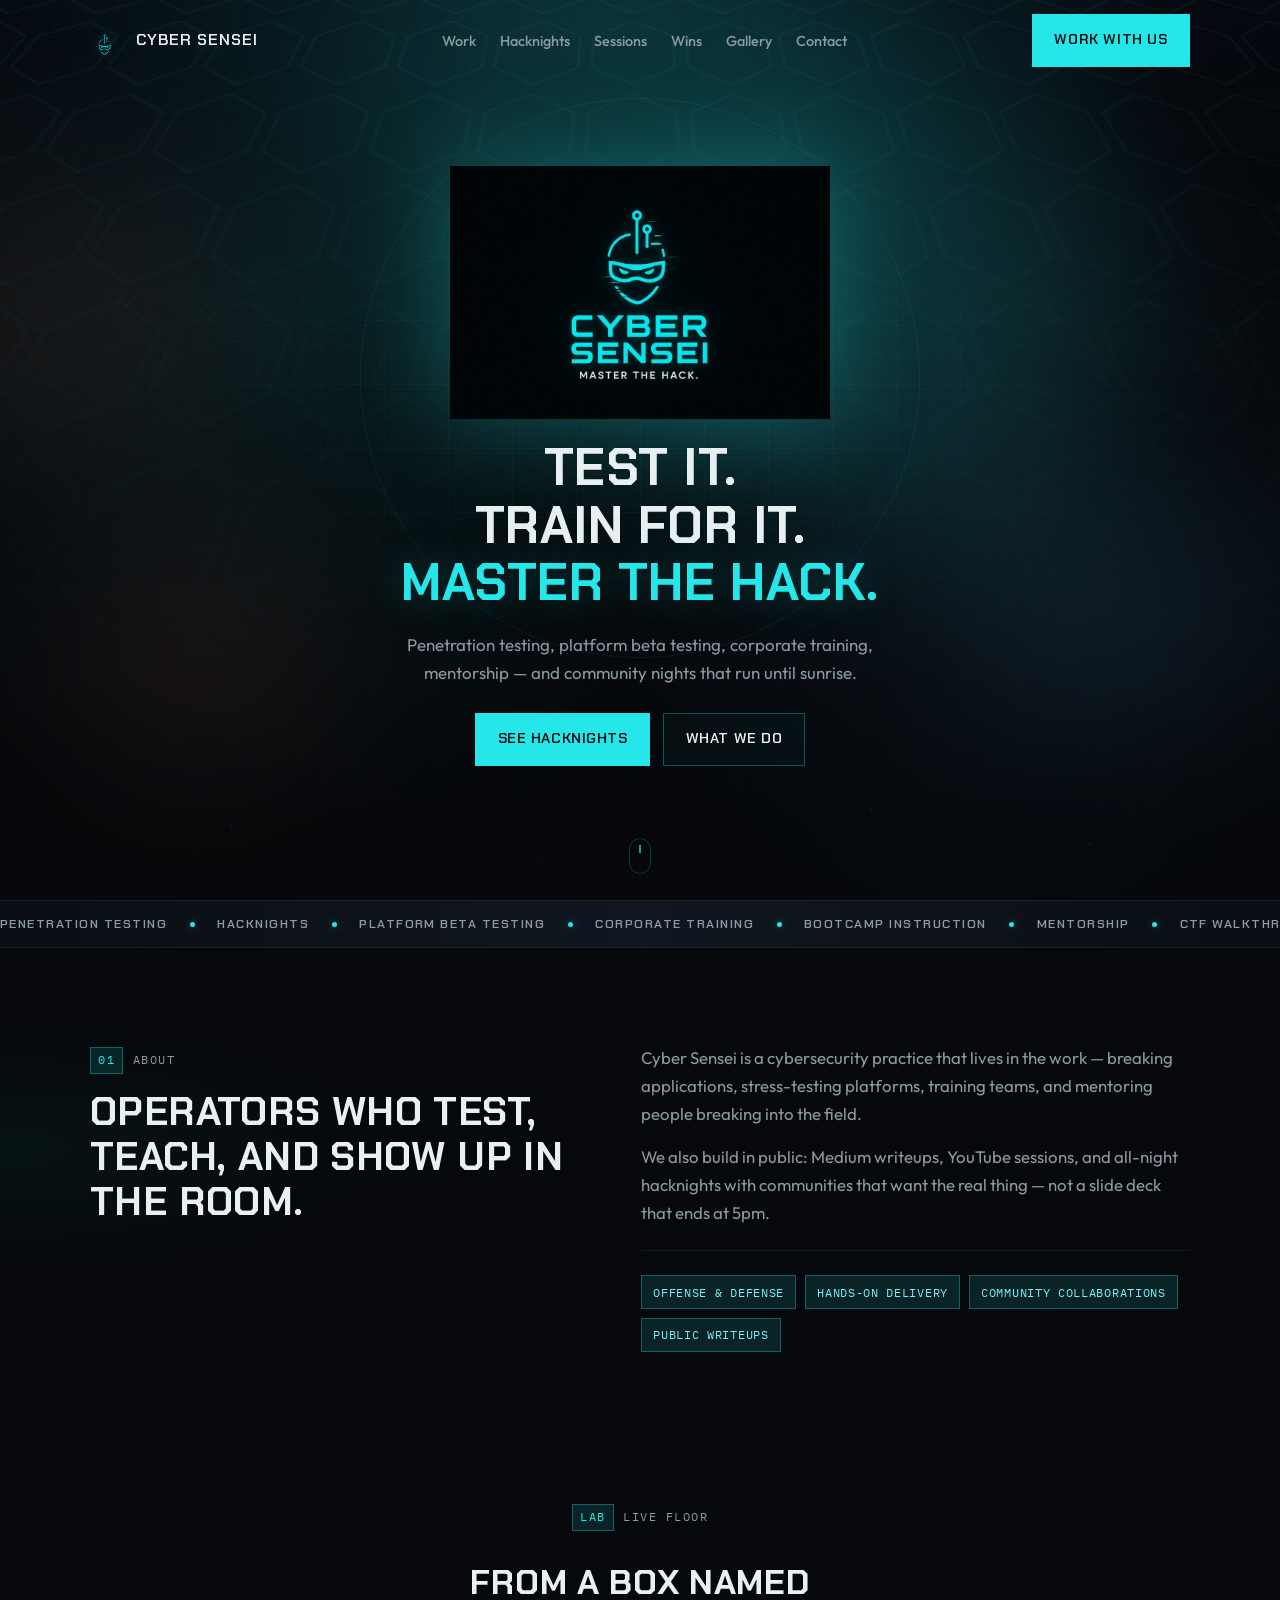
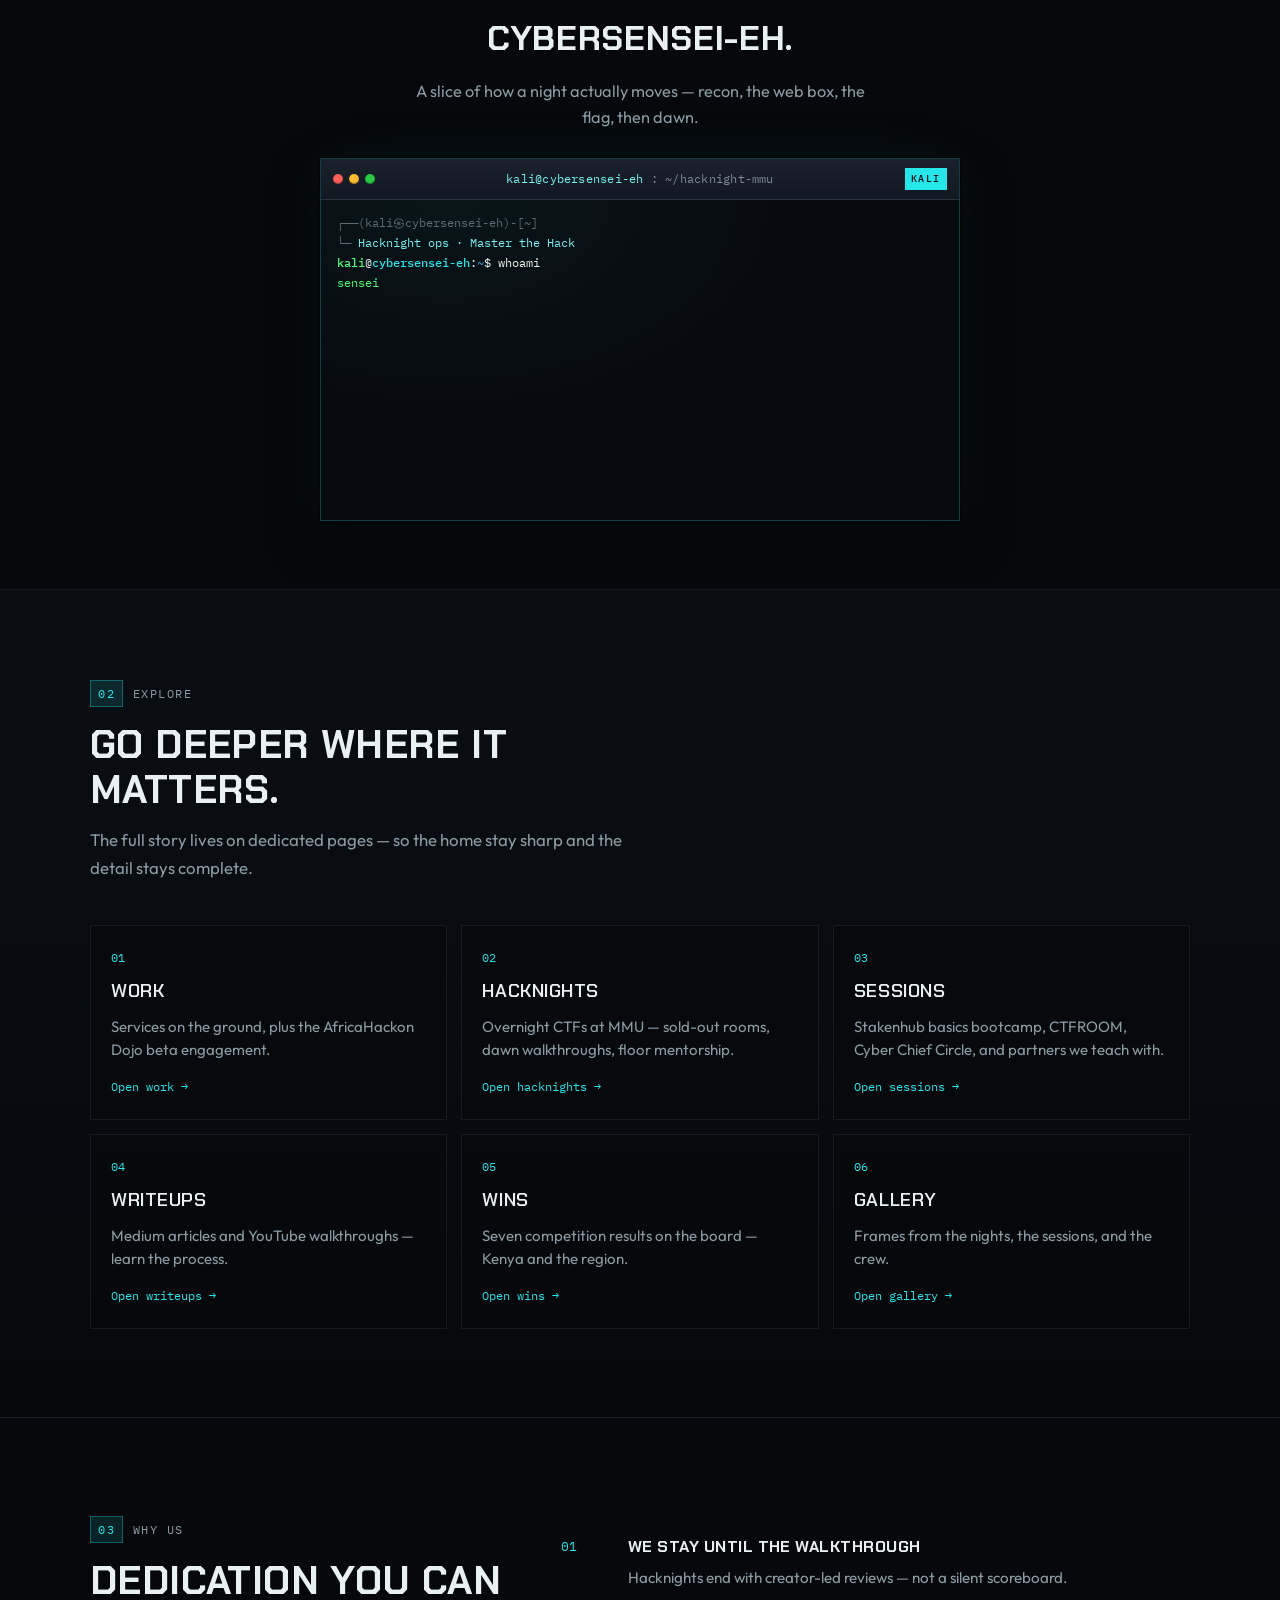
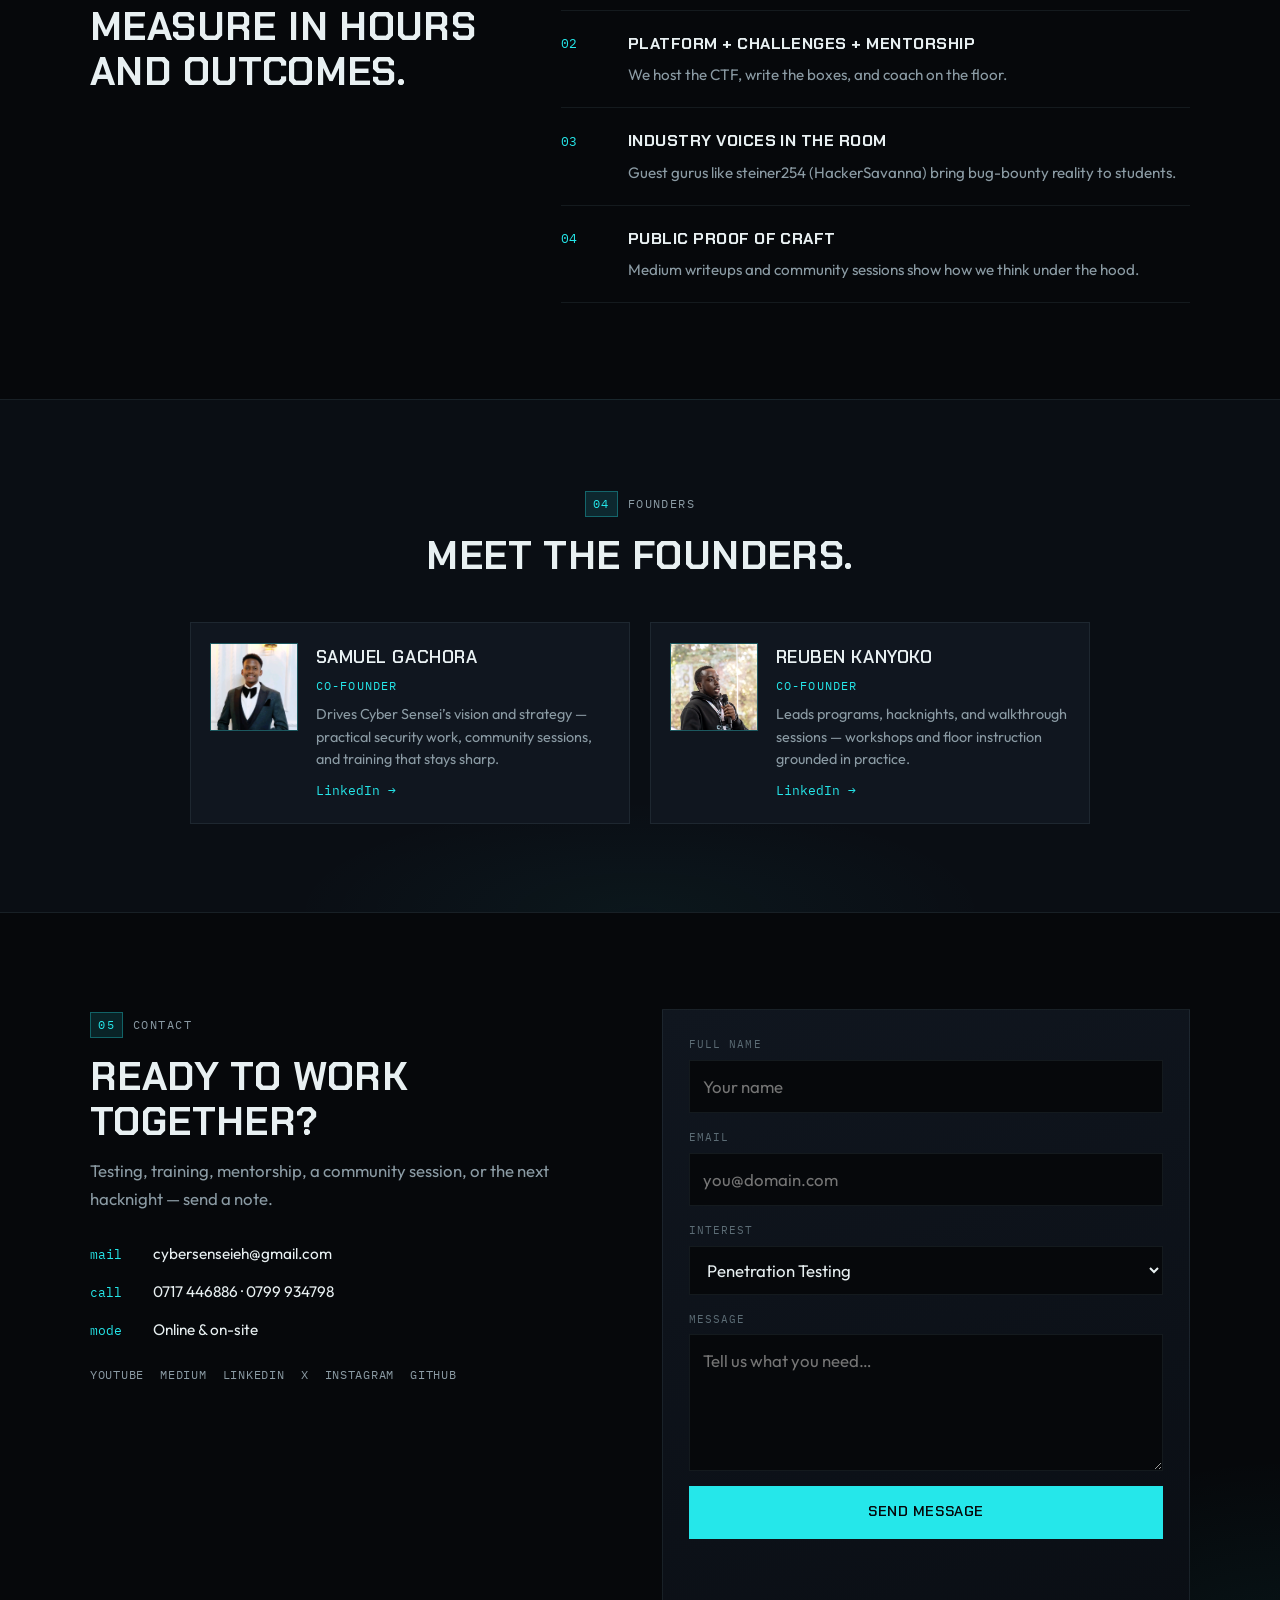
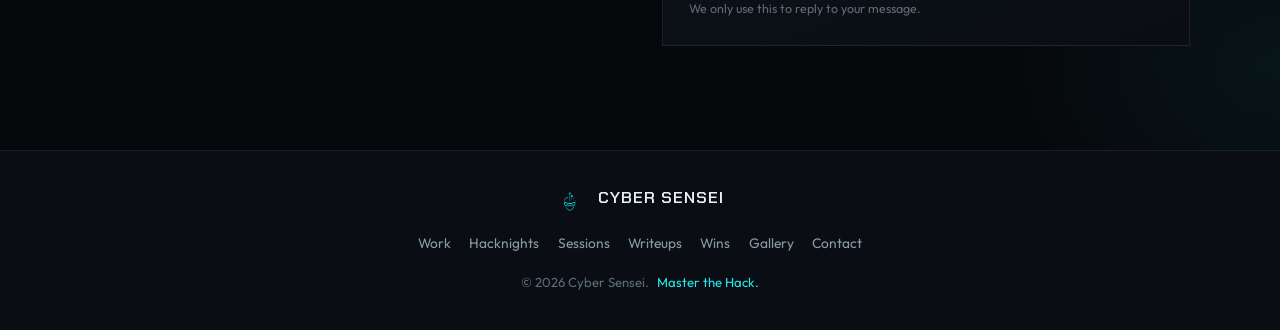
==== commit b5c424f5: "Add the free Stakenhub basics bootcamp and simplify form thanks. Feature the collaboration on Sessio" ====
--- a/index.html
+++ b/index.html
@@ -215,7 +215,7 @@
           <a class="pathway" href="sessions.html" data-reveal>
             <span class="pathway-code">03</span>
             <h3>Sessions</h3>
-            <p>CTFROOM, Cyber Chief Circle, and partners we teach with.</p>
+            <p>Stakenhub basics bootcamp, CTFROOM, Cyber Chief Circle, and partners we teach with.</p>
             <span class="pathway-go">Open sessions →</span>
           </a>
           <a class="pathway" href="writeups.html" data-reveal>
@@ -410,6 +410,6 @@
   </footer>
 
   <button class="to-top" id="toTop" aria-label="Back to top">↑</button>
-  <script src="js/script.js?v=pages-1"></script>
+  <script src="js/script.js?v=stakenhub-1"></script>
 </body>
 </html>
--- a/css/styles.css
+++ b/css/styles.css
@@ -1254,6 +1254,68 @@
   object-fit: contain;
   background: #f5f5f5;
   padding: 0.3rem 0.5rem;
+}
+
+.session-feature {
+  display: grid;
+  grid-template-columns: 1.15fr 0.7fr;
+  gap: 1.5rem 2rem;
+  align-items: center;
+  margin: 0 0 1.5rem;
+  padding: 1.35rem 1.25rem;
+  border: 1px solid var(--line-strong);
+  background:
+    linear-gradient(135deg, rgba(37, 231, 234, 0.06), transparent 42%),
+    var(--ink-3);
+}
+
+.session-feature h3 {
+  font-family: var(--font-display);
+  font-size: clamp(1.25rem, 2.4vw, 1.6rem);
+  font-weight: 700;
+  letter-spacing: 0.02em;
+  text-transform: uppercase;
+  margin: 0.35rem 0 0.7rem;
+  max-width: 16ch;
+}
+
+.session-feature-copy p {
+  color: var(--muted);
+  line-height: 1.65;
+  max-width: 46ch;
+}
+
+.session-feature-copy a:not(.text-link) {
+  color: var(--cyan-soft);
+  border-bottom: 1px solid rgba(37, 231, 234, 0.35);
+}
+
+.session-feature-copy .session-meta {
+  margin-top: 0.85rem;
+}
+
+.session-feature-video {
+  margin: 0;
+  justify-self: center;
+  width: min(100%, 280px);
+}
+
+.session-feature-video video {
+  display: block;
+  width: 100%;
+  aspect-ratio: 9 / 16;
+  object-fit: cover;
+  background: #05070a;
+  border: 1px solid var(--line);
+}
+
+.session-feature-video figcaption {
+  margin-top: 0.45rem;
+  font-family: var(--font-mono);
+  font-size: 0.68rem;
+  letter-spacing: 0.08em;
+  text-transform: uppercase;
+  color: var(--faint);
 }
 
 .session-grid {
@@ -2431,6 +2493,10 @@
   .pathway-grid {
     grid-template-columns: 1fr 1fr;
   }
+
+  .session-feature {
+    grid-template-columns: 1fr;
+  }
 }
 
 @media (max-width: 640px) {
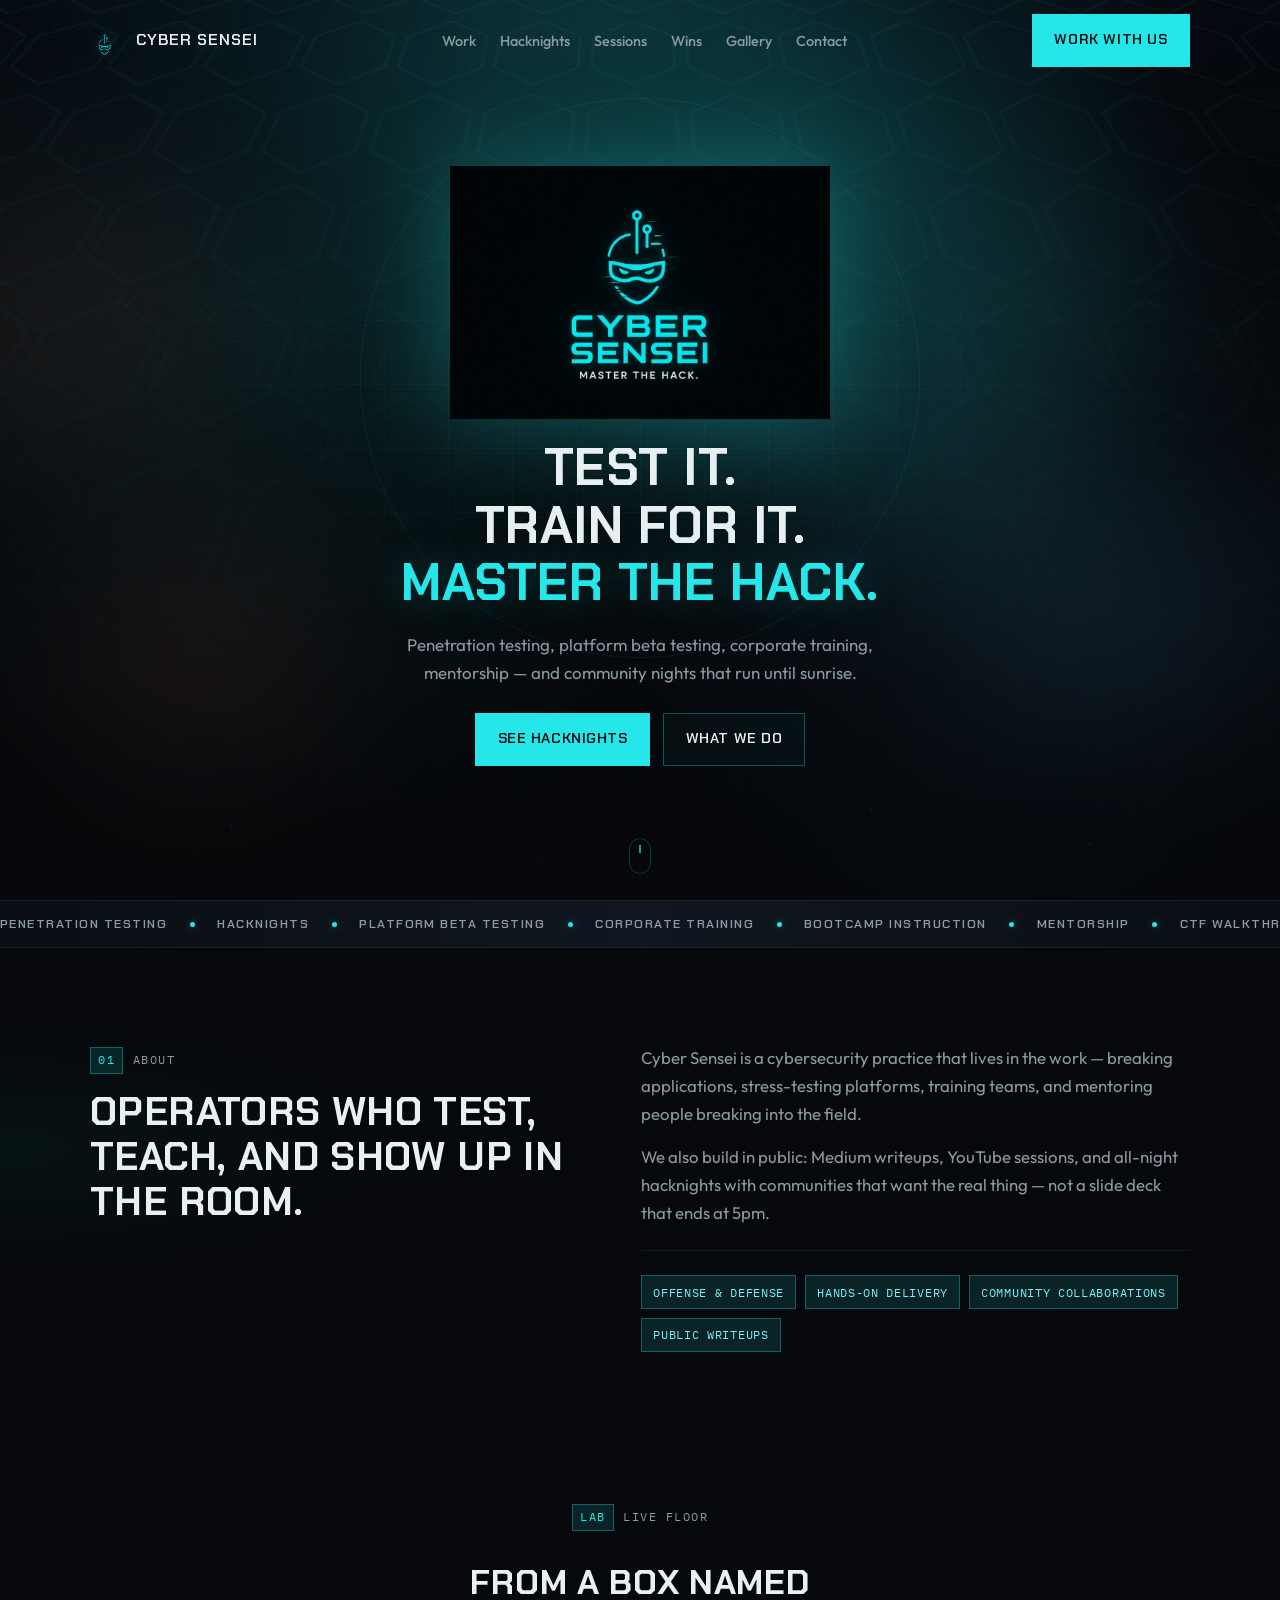
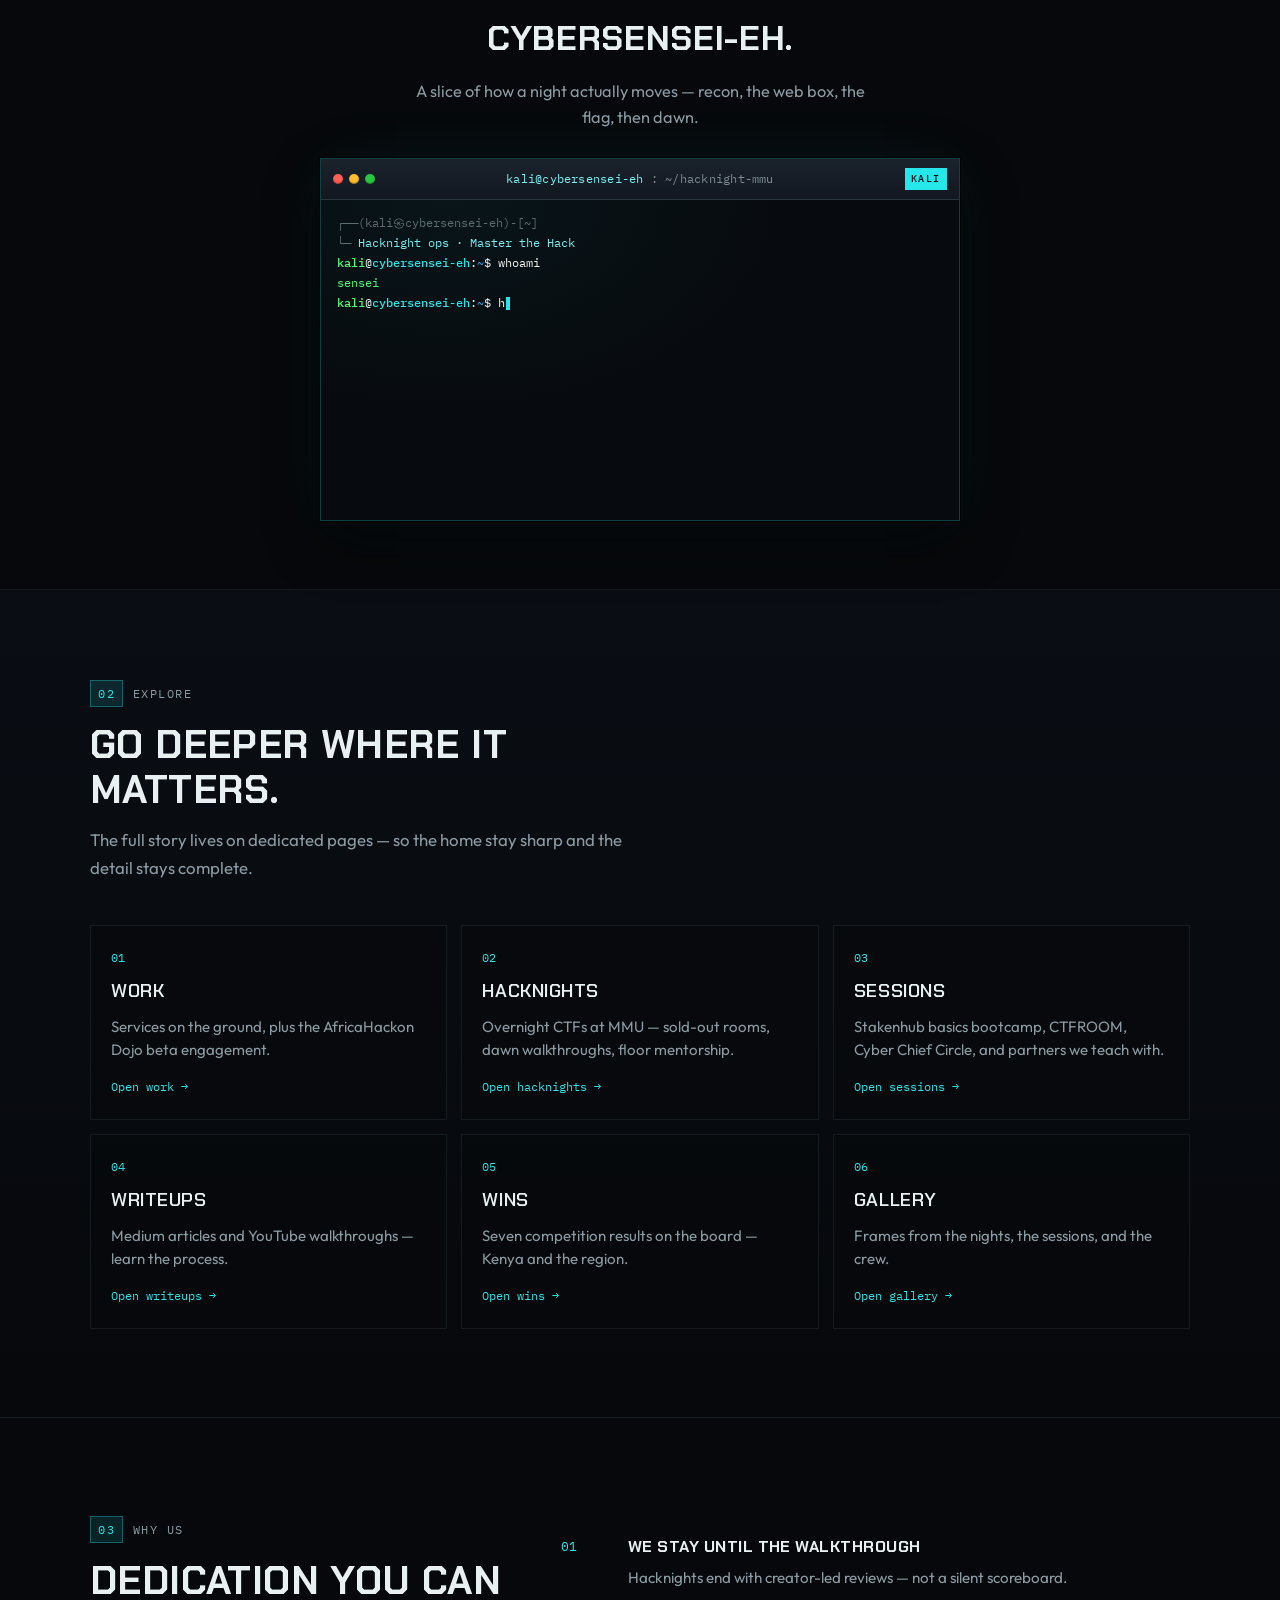
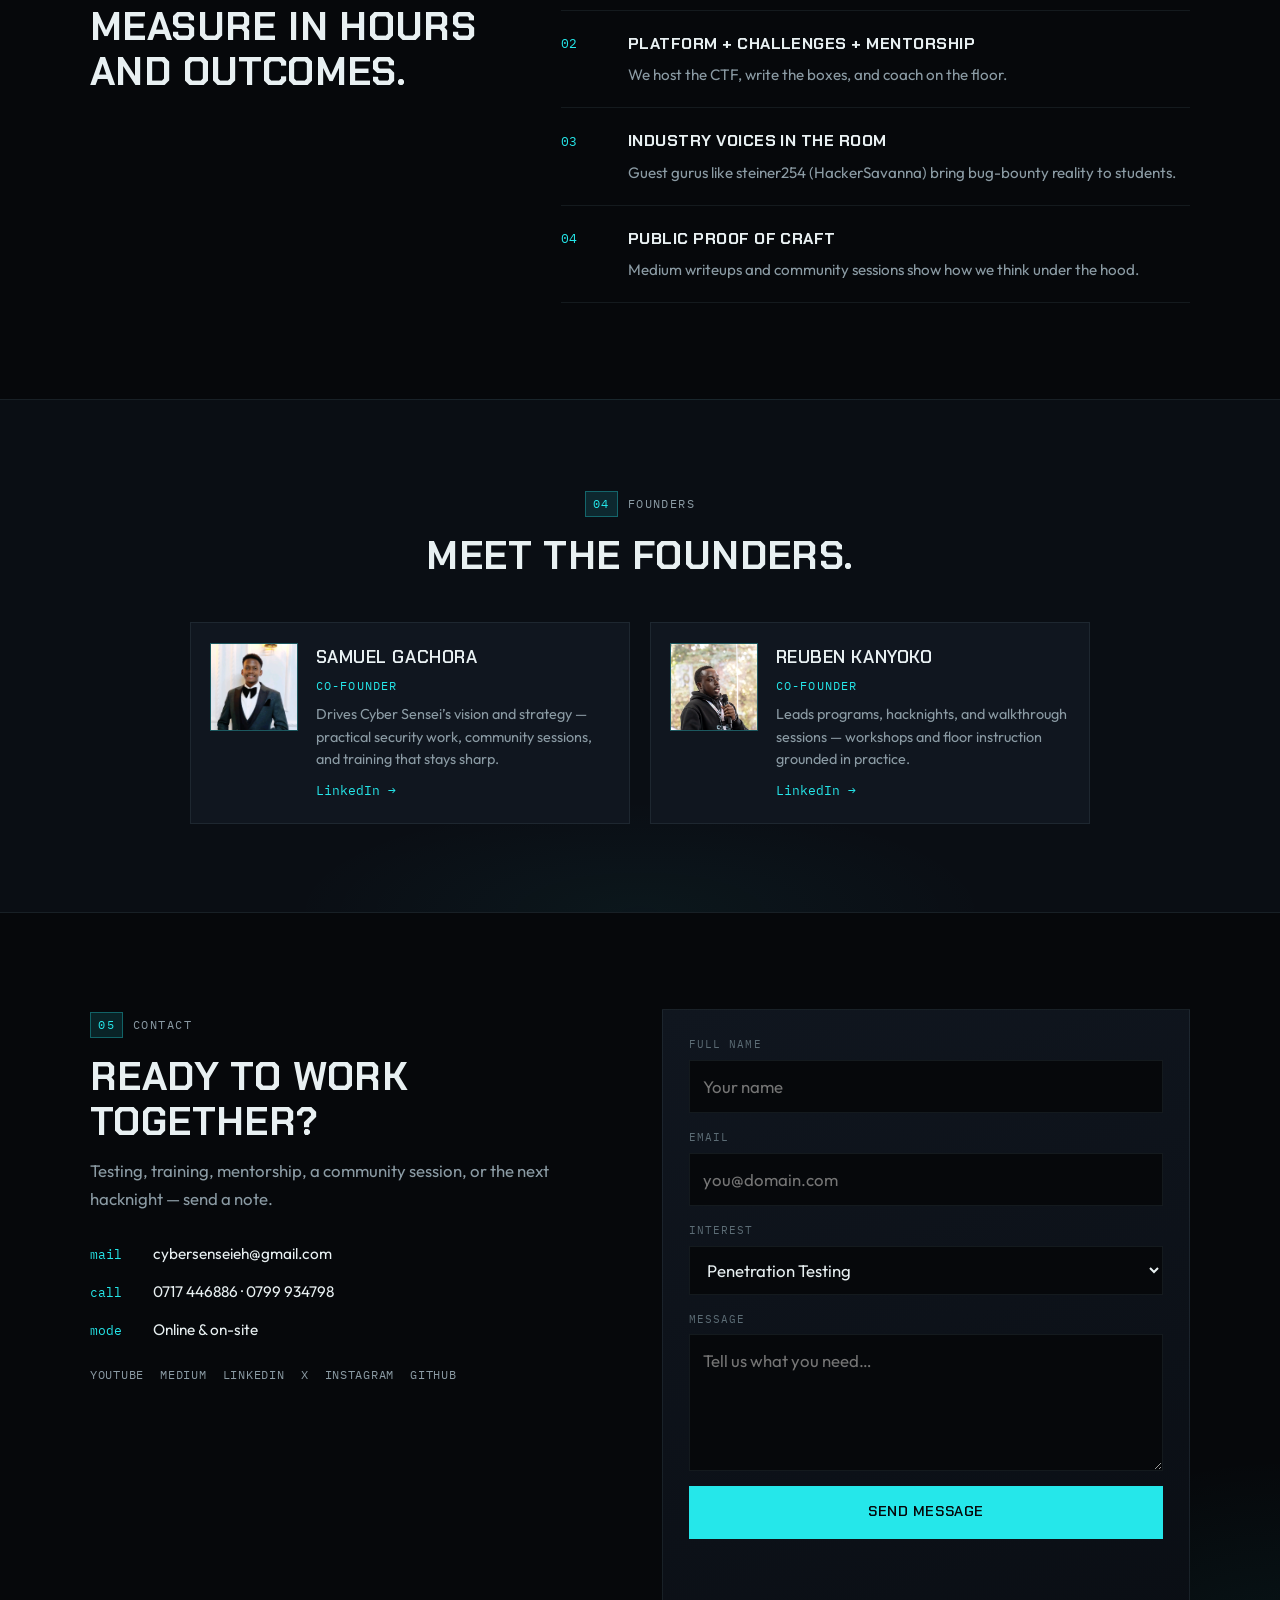
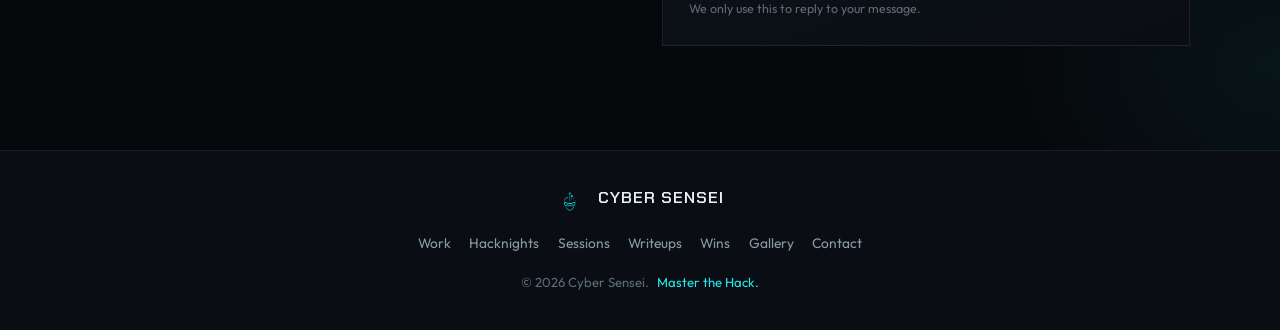
==== commit e400ac19: "Serve inner pages without a .html suffix. Move each section into its own folder so the public addres" ====
--- a/index.html
+++ b/index.html
@@ -48,11 +48,11 @@
 
       <nav class="main-nav" id="mainNav" aria-label="Primary">
         <ul>
-          <li><a href="work.html">Work</a></li>
-          <li><a href="hacknights.html">Hacknights</a></li>
-          <li><a href="sessions.html">Sessions</a></li>
-          <li><a href="wins.html">Wins</a></li>
-          <li><a href="gallery.html">Gallery</a></li>
+          <li><a href="work/">Work</a></li>
+          <li><a href="hacknights/">Hacknights</a></li>
+          <li><a href="sessions/">Sessions</a></li>
+          <li><a href="wins/">Wins</a></li>
+          <li><a href="gallery/">Gallery</a></li>
           <li><a href="#contact">Contact</a></li>
         </ul>
       </nav>
@@ -94,8 +94,8 @@
         </p>
 
         <div class="hero-cta">
-          <a href="hacknights.html" class="btn btn-solid">See Hacknights</a>
-          <a href="work.html" class="btn btn-ghost">What We Do</a>
+          <a href="hacknights/" class="btn btn-solid">See Hacknights</a>
+          <a href="work/" class="btn btn-ghost">What We Do</a>
         </div>
       </div>
 
@@ -200,37 +200,37 @@
         </header>
 
         <div class="pathway-grid">
-          <a class="pathway" href="work.html" data-reveal>
+          <a class="pathway" href="work/" data-reveal>
             <span class="pathway-code">01</span>
             <h3>Work</h3>
             <p>Services on the ground, plus the AfricaHackon Dojo beta engagement.</p>
             <span class="pathway-go">Open work →</span>
           </a>
-          <a class="pathway" href="hacknights.html" data-reveal>
+          <a class="pathway" href="hacknights/" data-reveal>
             <span class="pathway-code">02</span>
             <h3>Hacknights</h3>
             <p>Overnight CTFs at MMU — sold-out rooms, dawn walkthroughs, floor mentorship.</p>
             <span class="pathway-go">Open hacknights →</span>
           </a>
-          <a class="pathway" href="sessions.html" data-reveal>
+          <a class="pathway" href="sessions/" data-reveal>
             <span class="pathway-code">03</span>
             <h3>Sessions</h3>
             <p>Stakenhub basics bootcamp, CTFROOM, Cyber Chief Circle, and partners we teach with.</p>
             <span class="pathway-go">Open sessions →</span>
           </a>
-          <a class="pathway" href="writeups.html" data-reveal>
+          <a class="pathway" href="writeups/" data-reveal>
             <span class="pathway-code">04</span>
             <h3>Writeups</h3>
             <p>Medium articles and YouTube walkthroughs — learn the process.</p>
             <span class="pathway-go">Open writeups →</span>
           </a>
-          <a class="pathway" href="wins.html" data-reveal>
+          <a class="pathway" href="wins/" data-reveal>
             <span class="pathway-code">05</span>
             <h3>Wins</h3>
             <p>Seven competition results on the board — Kenya and the region.</p>
             <span class="pathway-go">Open wins →</span>
           </a>
-          <a class="pathway" href="gallery.html" data-reveal>
+          <a class="pathway" href="gallery/" data-reveal>
             <span class="pathway-code">06</span>
             <h3>Gallery</h3>
             <p>Frames from the nights, the sessions, and the crew.</p>
@@ -394,12 +394,12 @@
         <span>Cyber Sensei</span>
       </a>
       <nav class="footer-nav" aria-label="Footer">
-        <a href="work.html">Work</a>
-        <a href="hacknights.html">Hacknights</a>
-        <a href="sessions.html">Sessions</a>
-        <a href="writeups.html">Writeups</a>
-        <a href="wins.html">Wins</a>
-        <a href="gallery.html">Gallery</a>
+        <a href="work/">Work</a>
+        <a href="hacknights/">Hacknights</a>
+        <a href="sessions/">Sessions</a>
+        <a href="writeups/">Writeups</a>
+        <a href="wins/">Wins</a>
+        <a href="gallery/">Gallery</a>
         <a href="#contact">Contact</a>
       </nav>
       <p class="footer-copy">
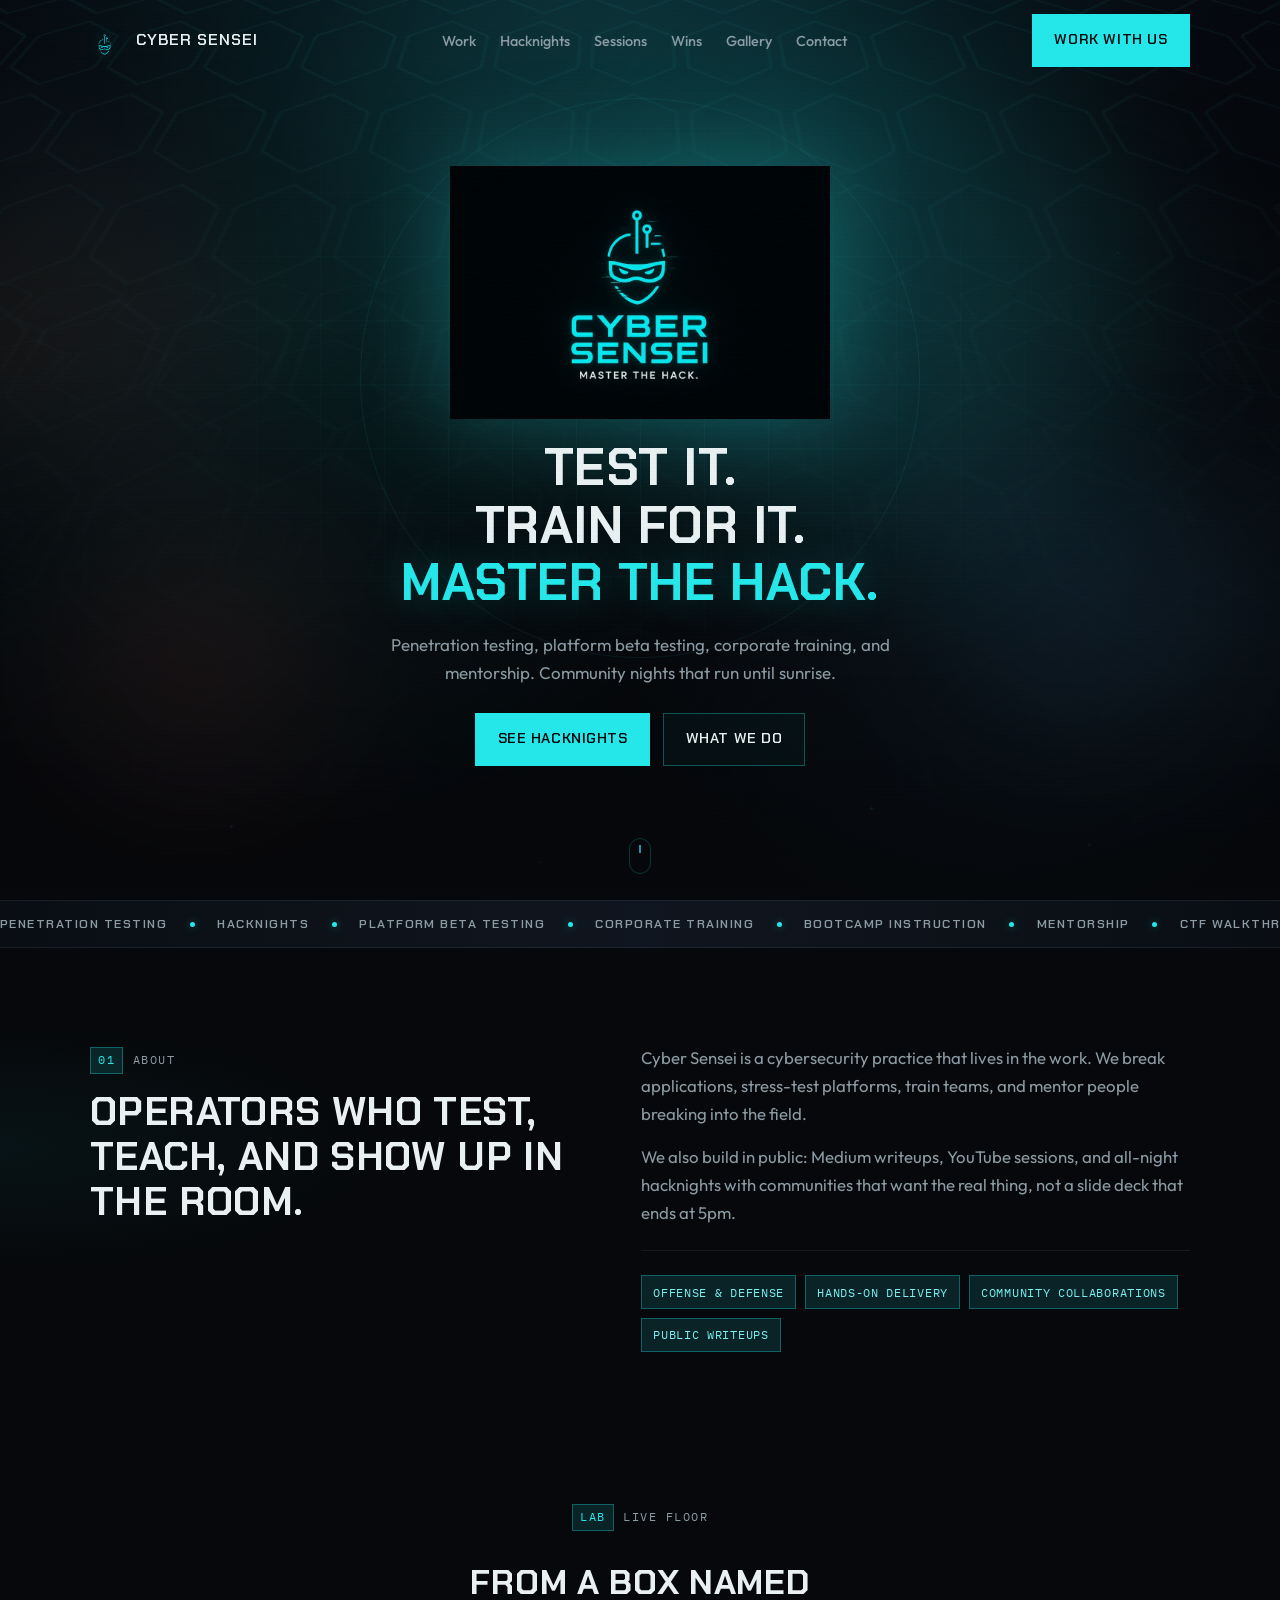
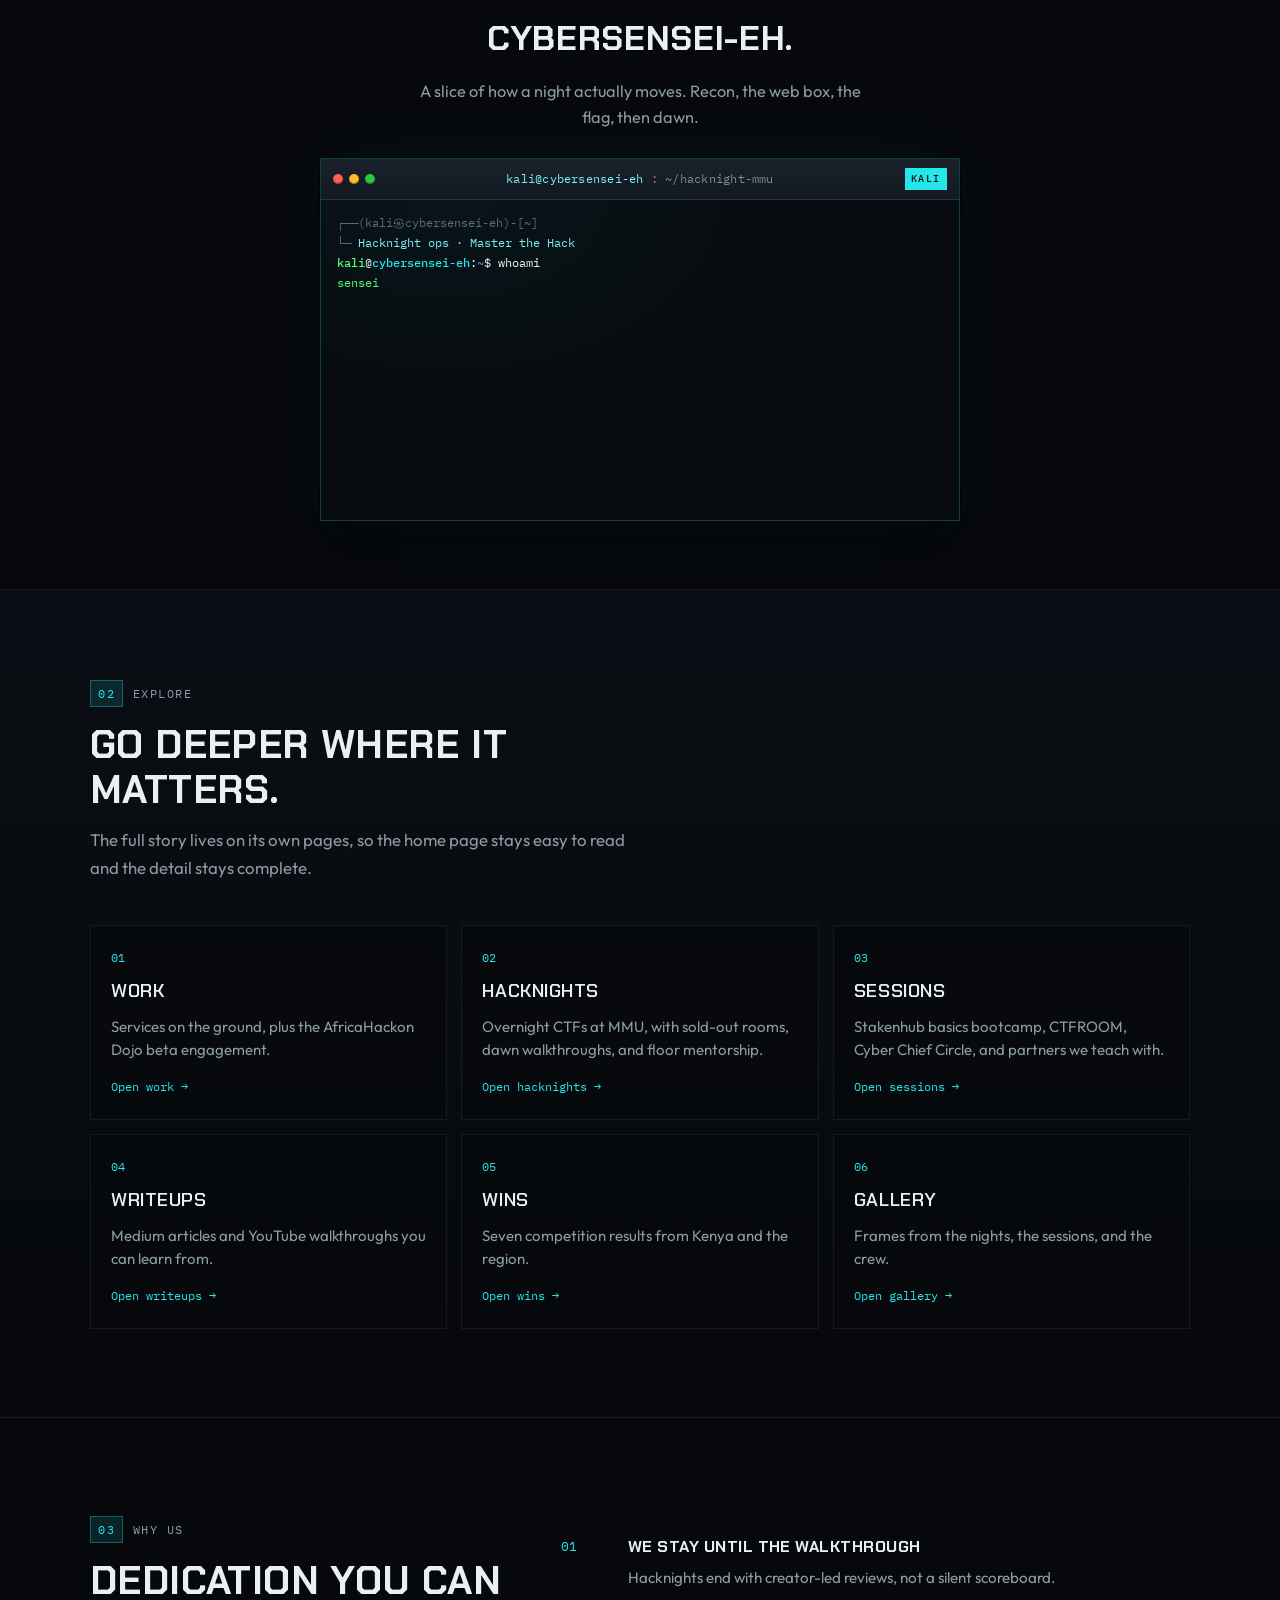
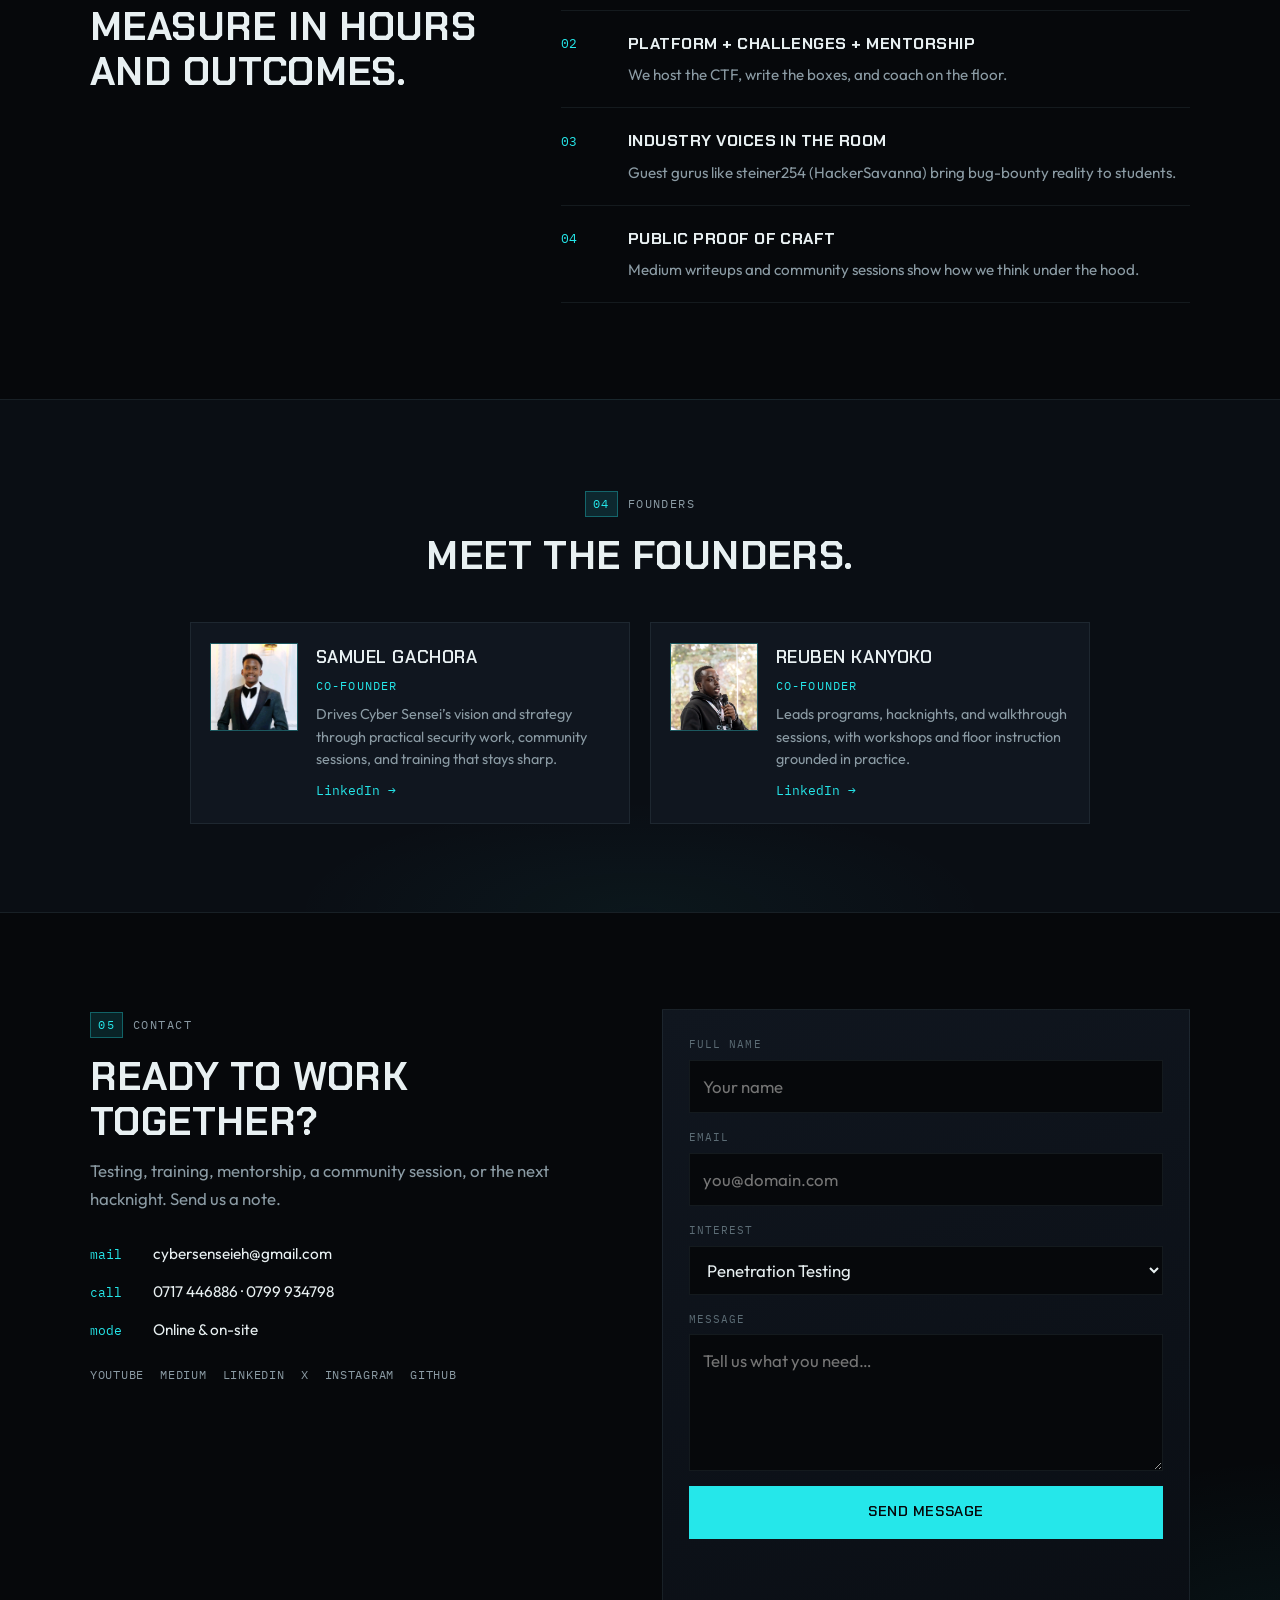
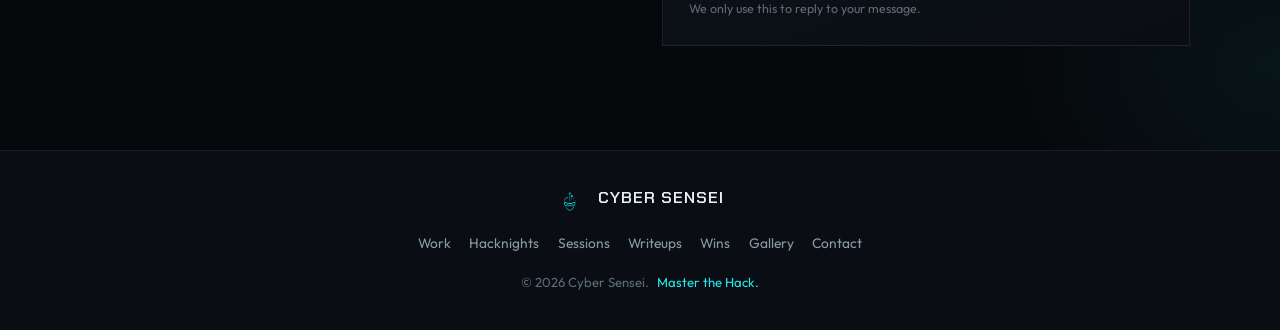
==== commit de6b5de9: "Rewrite dashed notes into plain sentences. Co-authored-by: Cursor <cursoragent@cursor.com>" ====
--- a/index.html
+++ b/index.html
@@ -4,7 +4,7 @@
   <meta charset="UTF-8">
   <meta name="viewport" content="width=device-width, initial-scale=1.0">
   <title>Cyber Sensei | Master the Hack</title>
-  <meta name="description" content="Cyber Sensei — penetration testing, platform beta testing, corporate training, mentorship, community hacknights, and public walkthroughs.">
+  <meta name="description" content="Cyber Sensei does penetration testing, platform beta testing, corporate training, mentorship, community hacknights, and public walkthroughs.">
   <meta property="og:title" content="Cyber Sensei | Master the Hack">
   <meta property="og:description" content="Penetration testing, training, mentorship, and overnight hacknights. Master the Hack.">
   <meta property="og:image" content="assets/og-cover.png">
@@ -89,8 +89,8 @@
         </h1>
 
         <p class="hero-lede">
-          Penetration testing, platform beta testing, corporate training, mentorship —
-          and community nights that run until sunrise.
+          Penetration testing, platform beta testing, corporate training, and mentorship.
+          Community nights that run until sunrise.
         </p>
 
         <div class="hero-cta">
@@ -134,13 +134,13 @@
         </div>
         <div class="about-body" data-reveal>
           <p>
-            Cyber Sensei is a cybersecurity practice that lives in the work —
-            breaking applications, stress-testing platforms, training teams, and
-            mentoring people breaking into the field.
+            Cyber Sensei is a cybersecurity practice that lives in the work.
+            We break applications, stress-test platforms, train teams, and
+            mentor people breaking into the field.
           </p>
           <p>
             We also build in public: Medium writeups, YouTube sessions, and
-            all-night hacknights with communities that want the real thing —
+            all-night hacknights with communities that want the real thing,
             not a slide deck that ends at 5pm.
           </p>
           <ul class="about-pills">
@@ -159,7 +159,7 @@
         <p class="eyebrow"><span class="eyebrow-code">lab</span> Live floor</p>
         <h2 class="lab-term-title">From a box named cybersensei-eh.</h2>
         <p class="lab-term-lede">
-          A slice of how a night actually moves — recon, the web box, the flag, then dawn.
+          A slice of how a night actually moves. Recon, the web box, the flag, then dawn.
         </p>
 
         <div class="kali-window" id="kaliWindow">
@@ -194,8 +194,8 @@
           <p class="eyebrow"><span class="eyebrow-code">02</span> Explore</p>
           <h2>Go deeper where it matters.</h2>
           <p class="section-lede">
-            The full story lives on dedicated pages — so the home stay sharp and the
-            detail stays complete.
+            The full story lives on its own pages, so the home page stays easy to read
+            and the detail stays complete.
           </p>
         </header>
 
@@ -209,7 +209,7 @@
           <a class="pathway" href="hacknights/" data-reveal>
             <span class="pathway-code">02</span>
             <h3>Hacknights</h3>
-            <p>Overnight CTFs at MMU — sold-out rooms, dawn walkthroughs, floor mentorship.</p>
+            <p>Overnight CTFs at MMU, with sold-out rooms, dawn walkthroughs, and floor mentorship.</p>
             <span class="pathway-go">Open hacknights →</span>
           </a>
           <a class="pathway" href="sessions/" data-reveal>
@@ -221,13 +221,13 @@
           <a class="pathway" href="writeups/" data-reveal>
             <span class="pathway-code">04</span>
             <h3>Writeups</h3>
-            <p>Medium articles and YouTube walkthroughs — learn the process.</p>
+            <p>Medium articles and YouTube walkthroughs you can learn from.</p>
             <span class="pathway-go">Open writeups →</span>
           </a>
           <a class="pathway" href="wins/" data-reveal>
             <span class="pathway-code">05</span>
             <h3>Wins</h3>
-            <p>Seven competition results on the board — Kenya and the region.</p>
+            <p>Seven competition results from Kenya and the region.</p>
             <span class="pathway-go">Open wins →</span>
           </a>
           <a class="pathway" href="gallery/" data-reveal>
@@ -250,7 +250,7 @@
         <ol class="why-list">
           <li data-reveal>
             <strong>We stay until the walkthrough</strong>
-            <span>Hacknights end with creator-led reviews — not a silent scoreboard.</span>
+            <span>Hacknights end with creator-led reviews, not a silent scoreboard.</span>
           </li>
           <li data-reveal>
             <strong>Platform + challenges + mentorship</strong>
@@ -284,7 +284,7 @@
               <h3>Samuel Gachora</h3>
               <p class="founder-role">Co-Founder</p>
               <p>
-                Drives Cyber Sensei’s vision and strategy — practical security work,
+                Drives Cyber Sensei’s vision and strategy through practical security work,
                 community sessions, and training that stays sharp.
               </p>
               <a href="https://www.linkedin.com/in/samuel-gachora-5426922b9/" class="text-link" target="_blank" rel="noopener noreferrer">LinkedIn →</a>
@@ -297,7 +297,7 @@
               <h3>Reuben Kanyoko</h3>
               <p class="founder-role">Co-Founder</p>
               <p>
-                Leads programs, hacknights, and walkthrough sessions — workshops and
+                Leads programs, hacknights, and walkthrough sessions, with workshops and
                 floor instruction grounded in practice.
               </p>
               <a href="https://www.linkedin.com/in/reuben-kanyoko-wahome/" class="text-link" target="_blank" rel="noopener noreferrer">LinkedIn →</a>
@@ -315,8 +315,8 @@
           <p class="eyebrow"><span class="eyebrow-code">05</span> Contact</p>
           <h2>Ready to work together?</h2>
           <p class="section-lede">
-            Testing, training, mentorship, a community session, or the next hacknight —
-            send a note.
+            Testing, training, mentorship, a community session, or the next hacknight.
+            Send us a note.
           </p>
 
           <ul class="contact-meta">
@@ -349,7 +349,7 @@
         </div>
 
         <form class="contact-form" id="contactForm" data-reveal action="https://formsubmit.co/ajax/cybersenseieh@gmail.com" method="POST">
-          <input type="hidden" name="_subject" value="Cyber Sensei — website inquiry">
+          <input type="hidden" name="_subject" value="Cyber Sensei website inquiry">
           <input type="hidden" name="_template" value="table">
           <input type="text" name="_honey" class="form-honey" tabindex="-1" autocomplete="off" aria-hidden="true">
           <label>
@@ -410,6 +410,6 @@
   </footer>
 
   <button class="to-top" id="toTop" aria-label="Back to top">↑</button>
-  <script src="js/script.js?v=stakenhub-1"></script>
+  <script src="js/script.js?v=copy-1"></script>
 </body>
 </html>
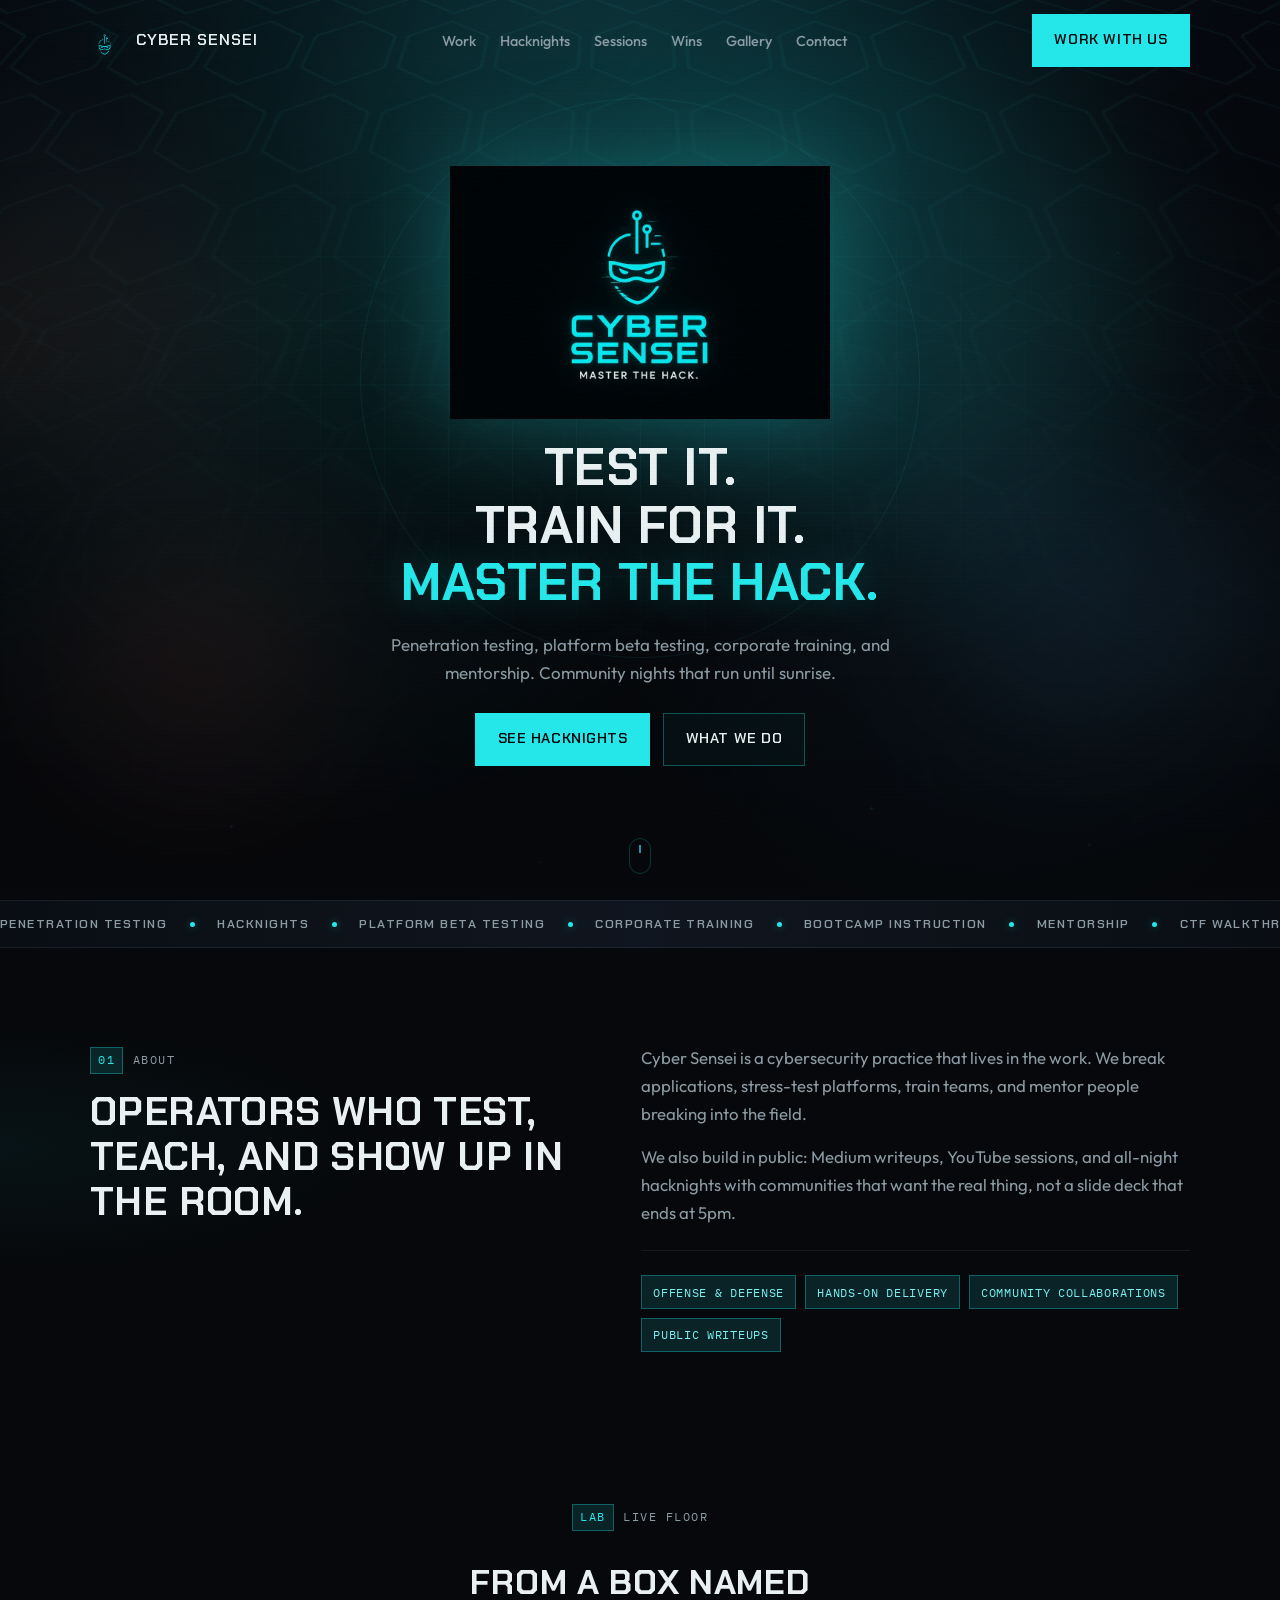
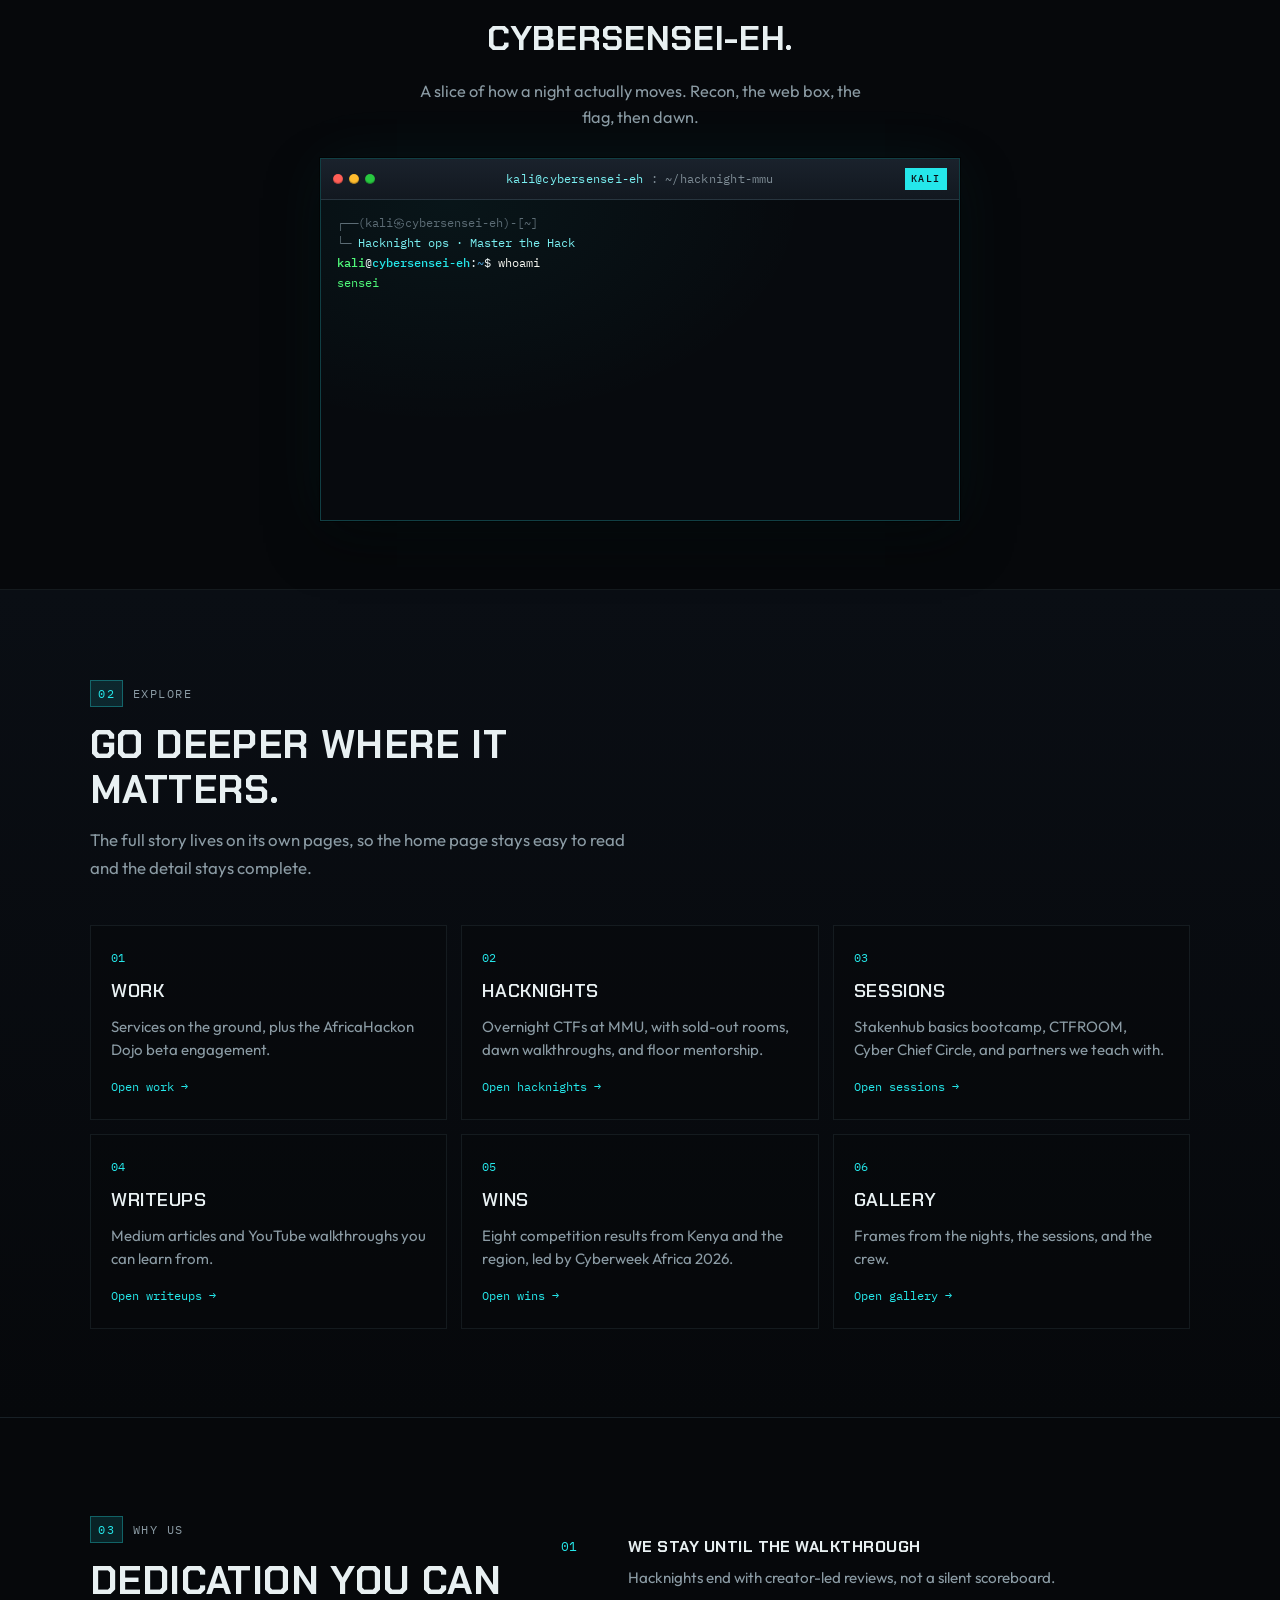
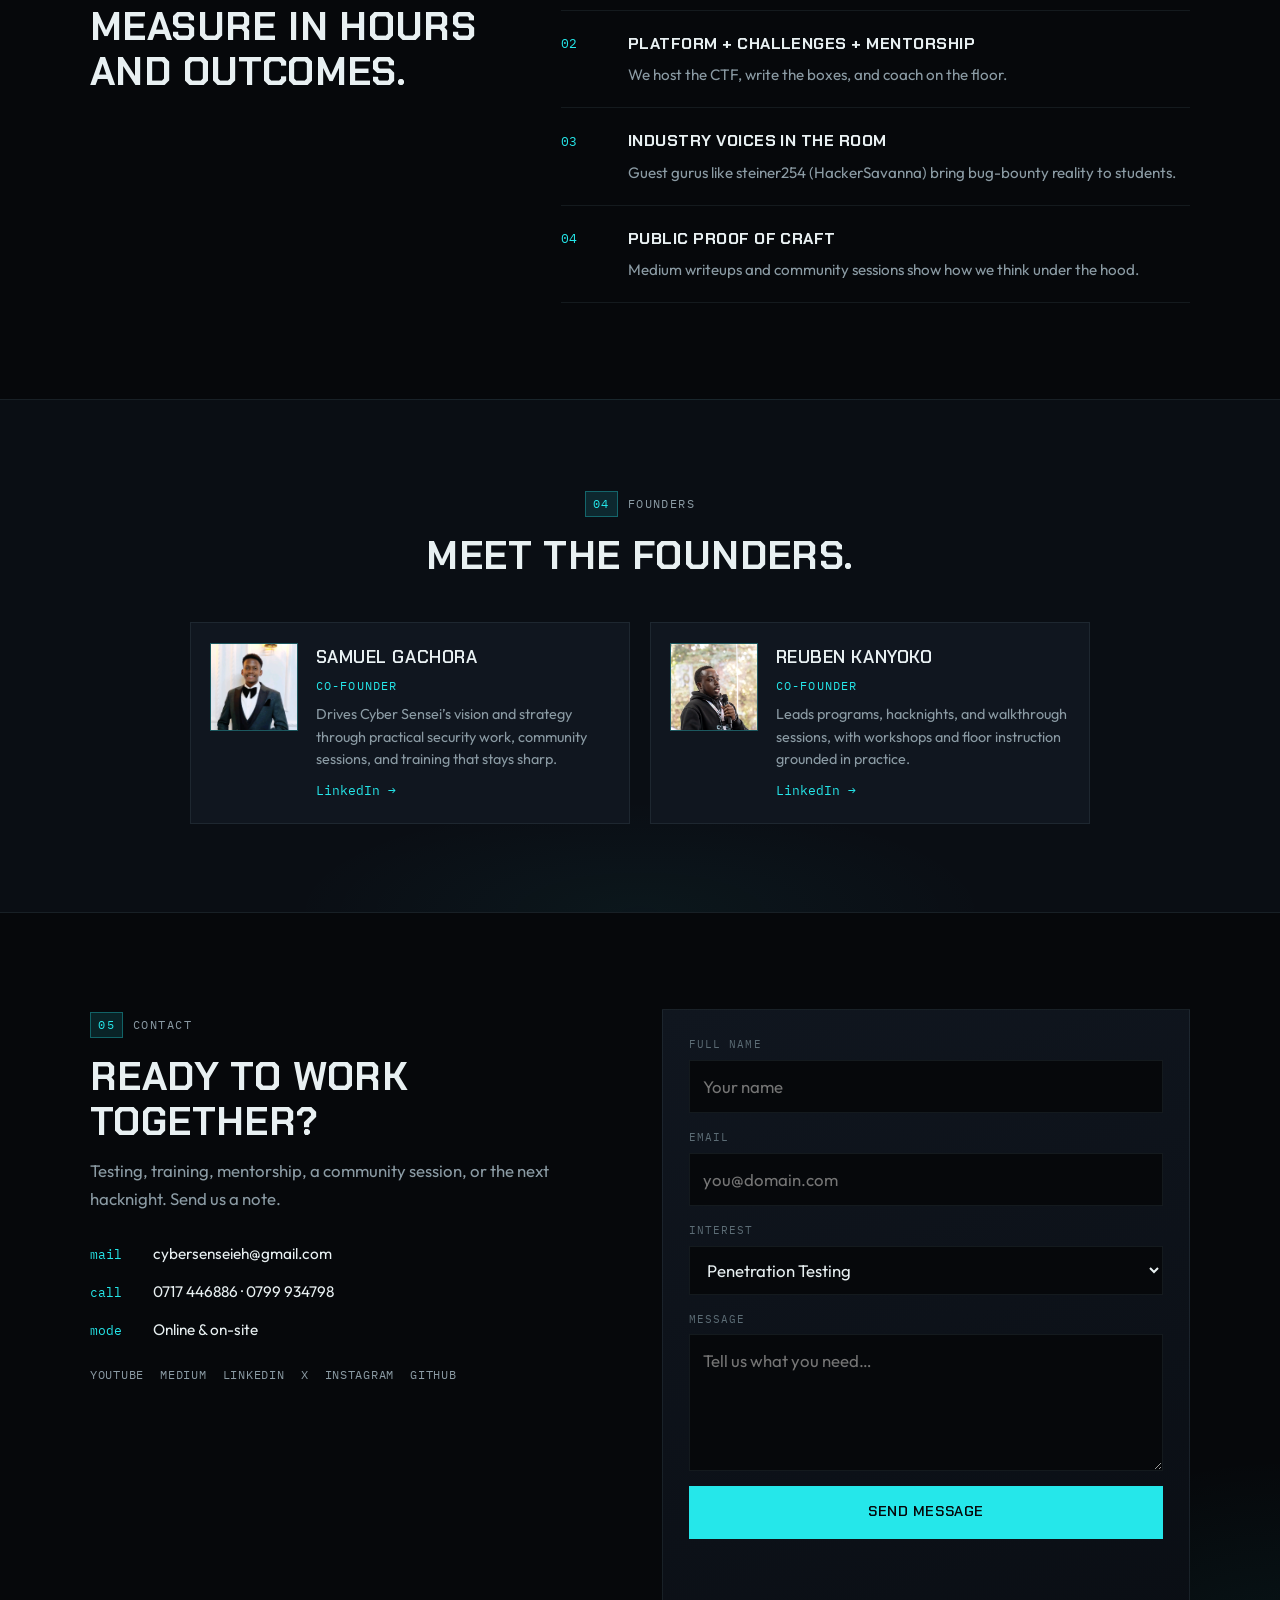
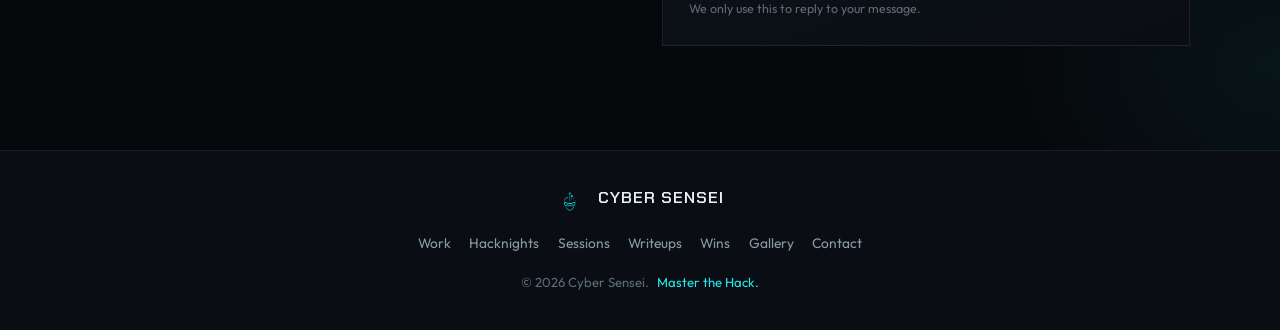
==== commit 035c565c: "Feature Cyberweek Africa 2026 as the Wins headline. Co-authored-by: Cursor <cursoragent@cursor.com>" ====
--- a/index.html
+++ b/index.html
@@ -18,7 +18,7 @@
   <link rel="preconnect" href="https://fonts.googleapis.com">
   <link rel="preconnect" href="https://fonts.gstatic.com" crossorigin>
   <link href="https://fonts.googleapis.com/css2?family=Chakra+Petch:wght@500;600;700&family=IBM+Plex+Mono:wght@400;500&family=Outfit:wght@400;500;600;700&display=swap" rel="stylesheet">
-  <link rel="stylesheet" href="css/styles.css?v=pages-1">
+  <link rel="stylesheet" href="css/styles.css?v=cyberweek-1">
 </head>
 <body>
 
@@ -227,7 +227,7 @@
           <a class="pathway" href="wins/" data-reveal>
             <span class="pathway-code">05</span>
             <h3>Wins</h3>
-            <p>Seven competition results from Kenya and the region.</p>
+            <p>Eight competition results from Kenya and the region, led by Cyberweek Africa 2026.</p>
             <span class="pathway-go">Open wins →</span>
           </a>
           <a class="pathway" href="gallery/" data-reveal>
--- a/css/styles.css
+++ b/css/styles.css
@@ -2540,6 +2540,144 @@
   color: var(--faint);
 }
 
+.wins-headline {
+  padding: 0.5rem 0 2.75rem;
+}
+
+.wins-headline-shell {
+  max-width: 920px;
+}
+
+.wins-headline-kicker {
+  display: inline-flex;
+  align-items: center;
+  gap: 0.55rem;
+  margin-bottom: 0.85rem;
+  font-family: var(--font-mono);
+  font-size: 0.72rem;
+  letter-spacing: 0.1em;
+  text-transform: uppercase;
+  color: var(--cyan);
+}
+
+.wins-headline-kicker span {
+  display: inline-block;
+  padding: 0.2rem 0.45rem;
+  border: 1px solid rgba(37, 231, 234, 0.45);
+  color: var(--ink);
+  background: var(--cyan);
+  letter-spacing: 0.08em;
+}
+
+.wins-headline h2 {
+  font-family: var(--font-display);
+  font-weight: 700;
+  font-size: clamp(1.85rem, 4.5vw, 2.85rem);
+  letter-spacing: 0.02em;
+  text-transform: uppercase;
+  line-height: 1.1;
+  margin: 0 0 0.55rem;
+  max-width: 16ch;
+}
+
+.wins-headline-result {
+  font-family: var(--font-mono);
+  font-size: 0.95rem;
+  color: var(--cyan-soft);
+  margin-bottom: 1.35rem;
+}
+
+.wins-headline-result strong {
+  color: var(--cyan);
+  font-weight: 500;
+}
+
+.wins-headline-hero {
+  margin: 0 0 1.35rem;
+}
+
+.wins-headline-hero img {
+  display: block;
+  width: 100%;
+  height: auto;
+  border: 1px solid var(--line);
+}
+
+.wins-headline-hero figcaption {
+  margin-top: 0.65rem;
+  font-family: var(--font-mono);
+  font-size: 0.68rem;
+  letter-spacing: 0.08em;
+  text-transform: uppercase;
+  color: var(--faint);
+}
+
+.wins-headline-blurb {
+  color: var(--muted);
+  font-size: 1.05rem;
+  line-height: 1.7;
+  max-width: 58ch;
+  margin-bottom: 1.1rem;
+}
+
+.wins-headline-meta {
+  display: flex;
+  flex-wrap: wrap;
+  gap: 0.45rem 1.1rem;
+  margin-bottom: 1.5rem;
+  font-family: var(--font-mono);
+  font-size: 0.7rem;
+  letter-spacing: 0.08em;
+  text-transform: uppercase;
+  color: var(--faint);
+}
+
+.wins-headline-strip {
+  display: grid;
+  grid-template-columns: 1.3fr 1.3fr 0.7fr;
+  gap: 0.75rem;
+  margin-bottom: 1.15rem;
+}
+
+.wins-headline-strip figure {
+  margin: 0;
+  min-width: 0;
+}
+
+.wins-headline-strip img {
+  display: block;
+  width: 100%;
+  height: 100%;
+  object-fit: cover;
+  aspect-ratio: 4 / 3;
+  border: 1px solid var(--line);
+}
+
+.wins-headline-strip figure:last-child img {
+  object-fit: contain;
+  object-position: top center;
+  background: #0a0c10;
+  aspect-ratio: 3 / 4;
+}
+
+.wins-headline-strip figcaption {
+  margin-top: 0.45rem;
+  font-family: var(--font-mono);
+  font-size: 0.62rem;
+  letter-spacing: 0.08em;
+  text-transform: uppercase;
+  color: var(--faint);
+}
+
+.wins-headline-team {
+  font-family: var(--font-mono);
+  font-size: 0.72rem;
+  letter-spacing: 0.06em;
+  text-transform: uppercase;
+  color: var(--muted);
+  line-height: 1.55;
+}
+
 .wins-lane {
   padding: 0.5rem 0 1rem;
 }
@@ -2697,6 +2835,17 @@
   margin-top: 1.5rem;
 }
 
+@media (max-width: 800px) {
+  .wins-headline-strip {
+    grid-template-columns: 1fr 1fr;
+  }
+
+  .wins-headline-strip figure:last-child {
+    grid-column: 1 / -1;
+    max-width: 220px;
+  }
+}
+
 @media (max-width: 640px) {
   .wins-lane .wins-shell::before {
     left: 0.95rem;
@@ -2717,6 +2866,14 @@
   .win-head {
     flex-direction: column;
     align-items: flex-start;
+  }
+
+  .wins-headline-strip {
+    grid-template-columns: 1fr;
+  }
+
+  .wins-headline-strip figure:last-child {
+    max-width: 180px;
   }
 }
 
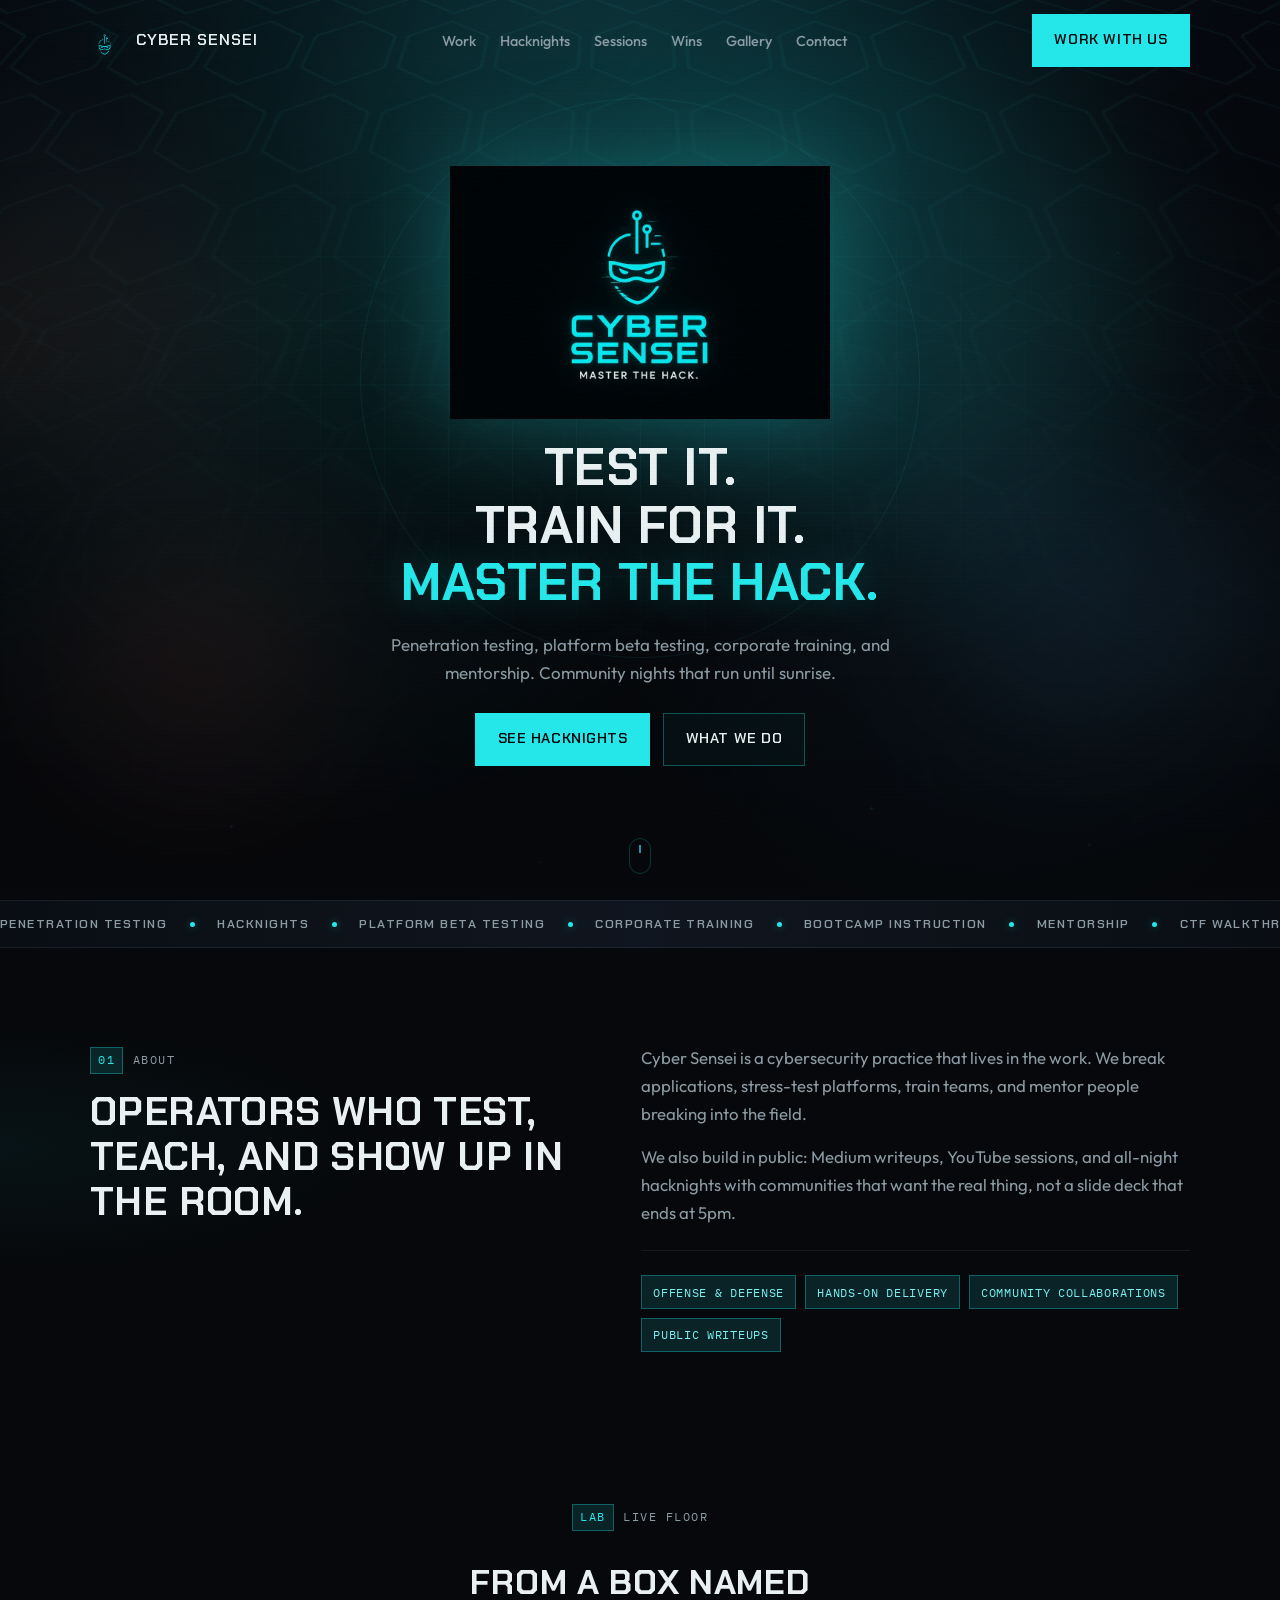
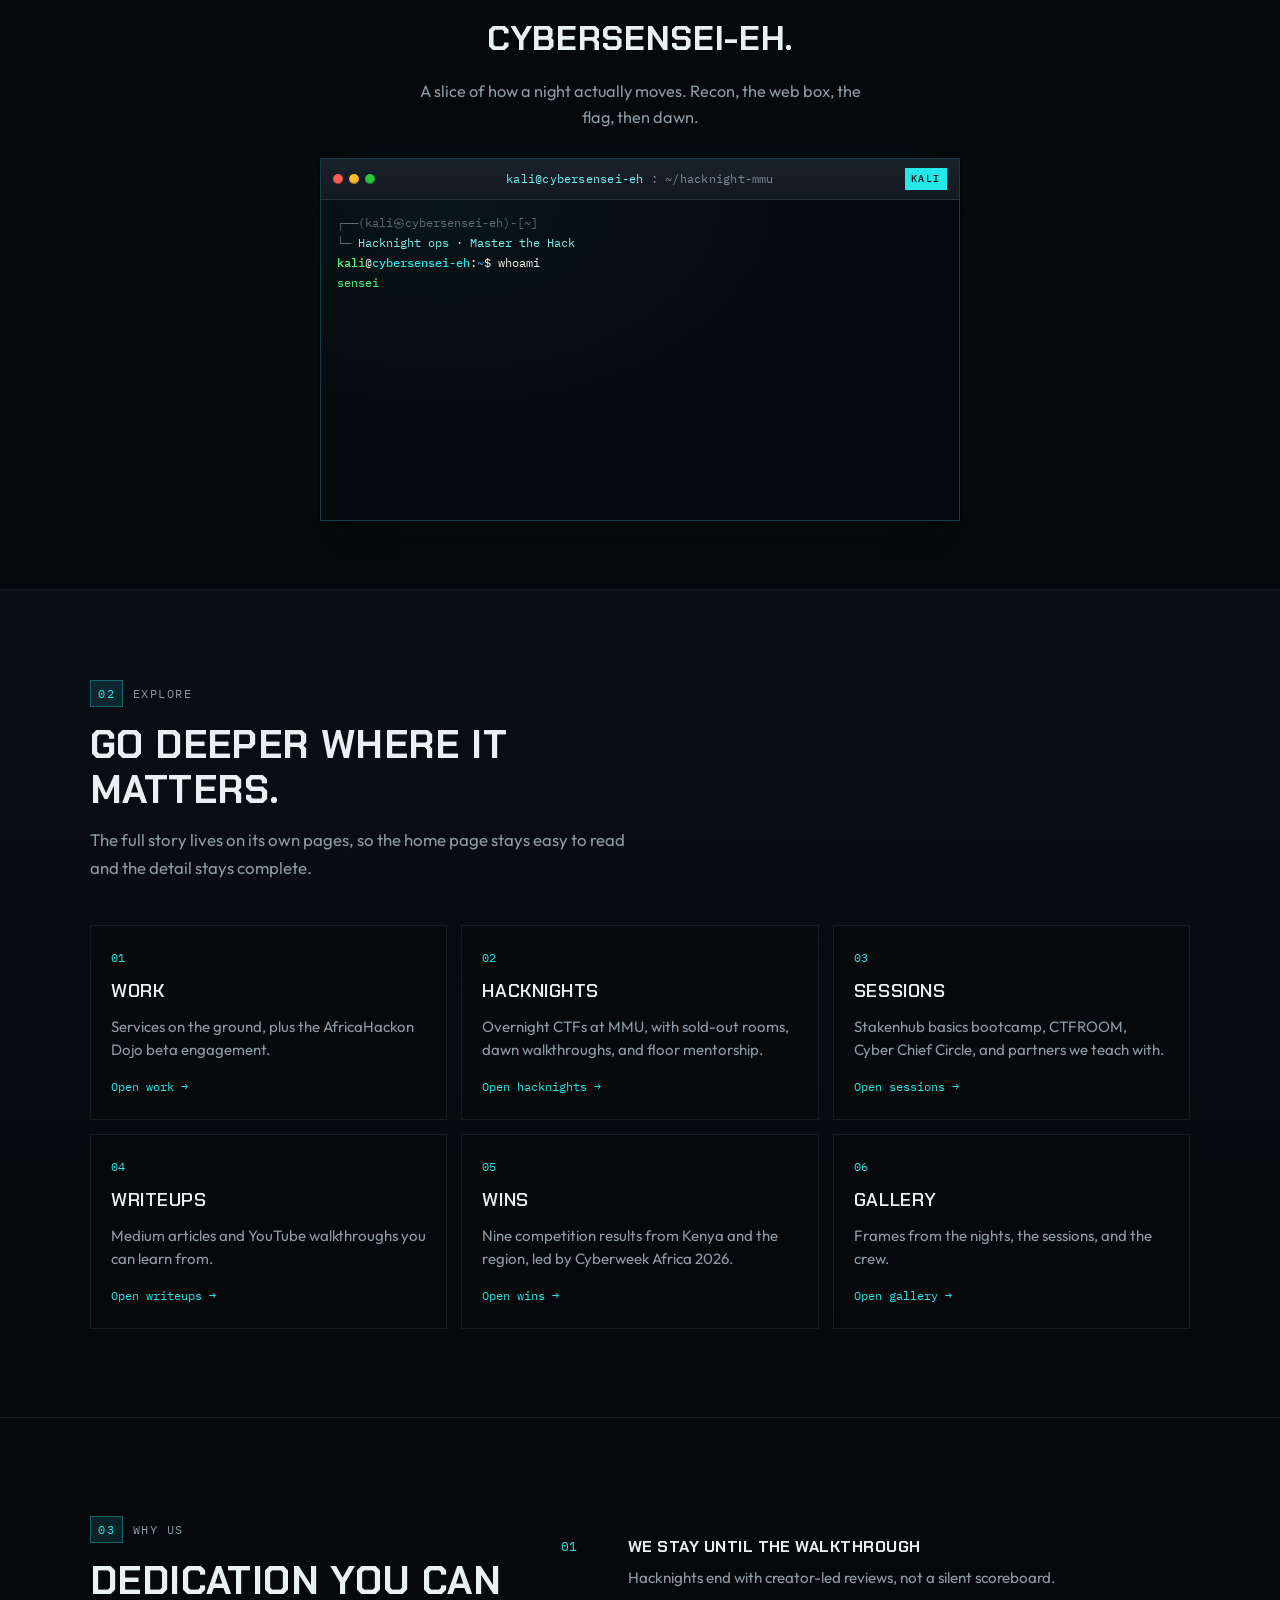
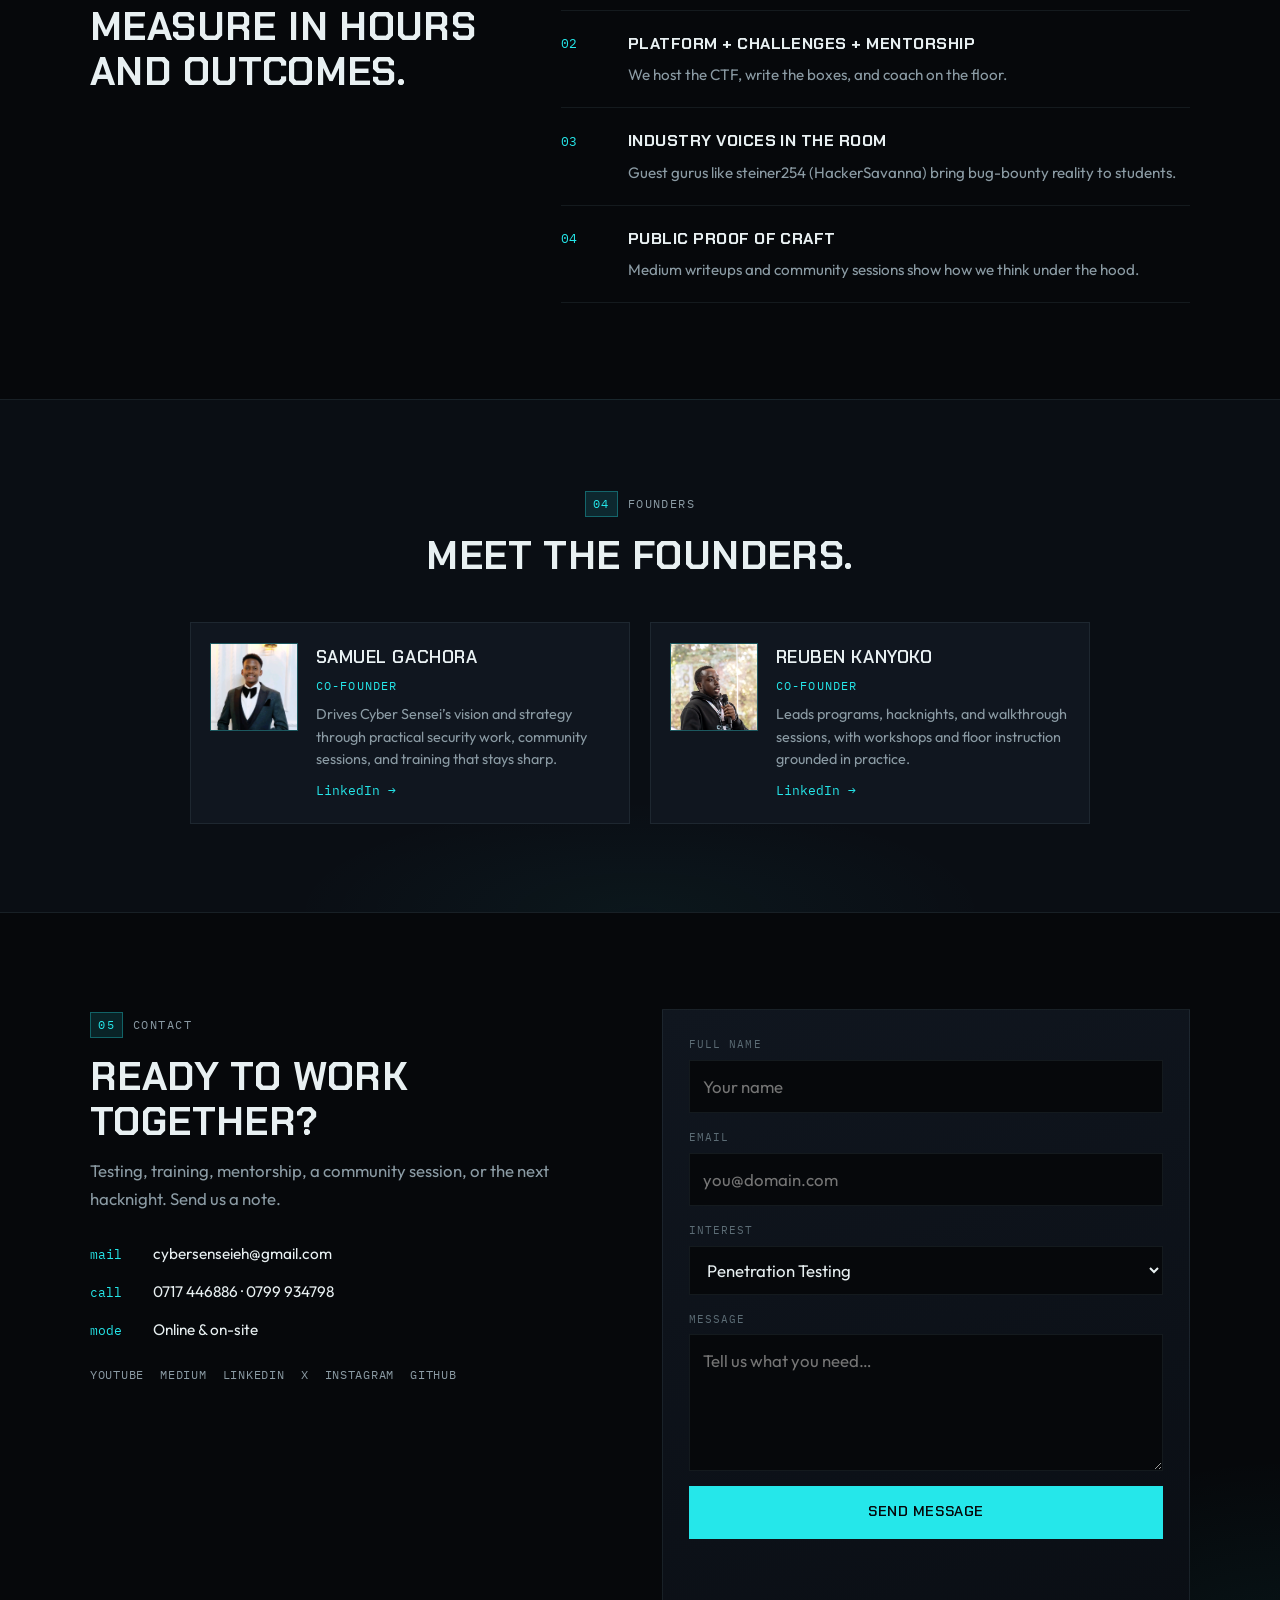
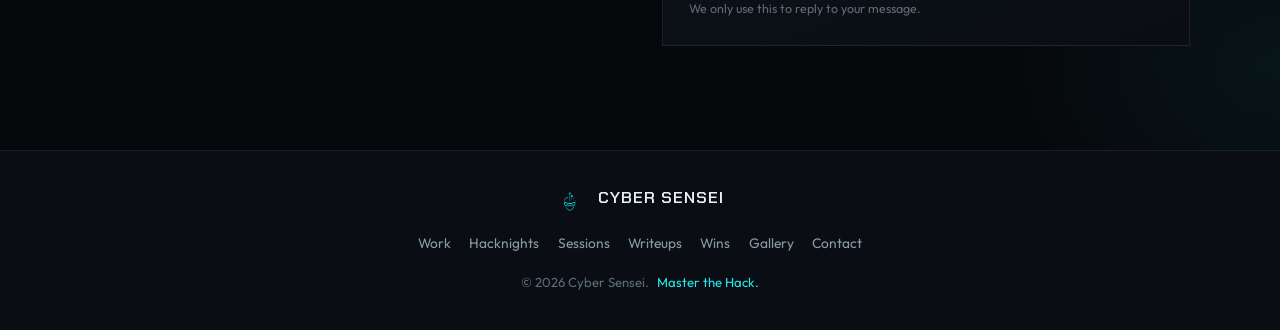
==== commit e50462e6: "Add I&M Intervarsity CTF 2026 to the Wins lane. Co-authored-by: Cursor <cursoragent@cursor.com>" ====
--- a/index.html
+++ b/index.html
@@ -227,7 +227,7 @@
           <a class="pathway" href="wins/" data-reveal>
             <span class="pathway-code">05</span>
             <h3>Wins</h3>
-            <p>Eight competition results from Kenya and the region, led by Cyberweek Africa 2026.</p>
+            <p>Nine competition results from Kenya and the region, led by Cyberweek Africa 2026.</p>
             <span class="pathway-go">Open wins →</span>
           </a>
           <a class="pathway" href="gallery/" data-reveal>
